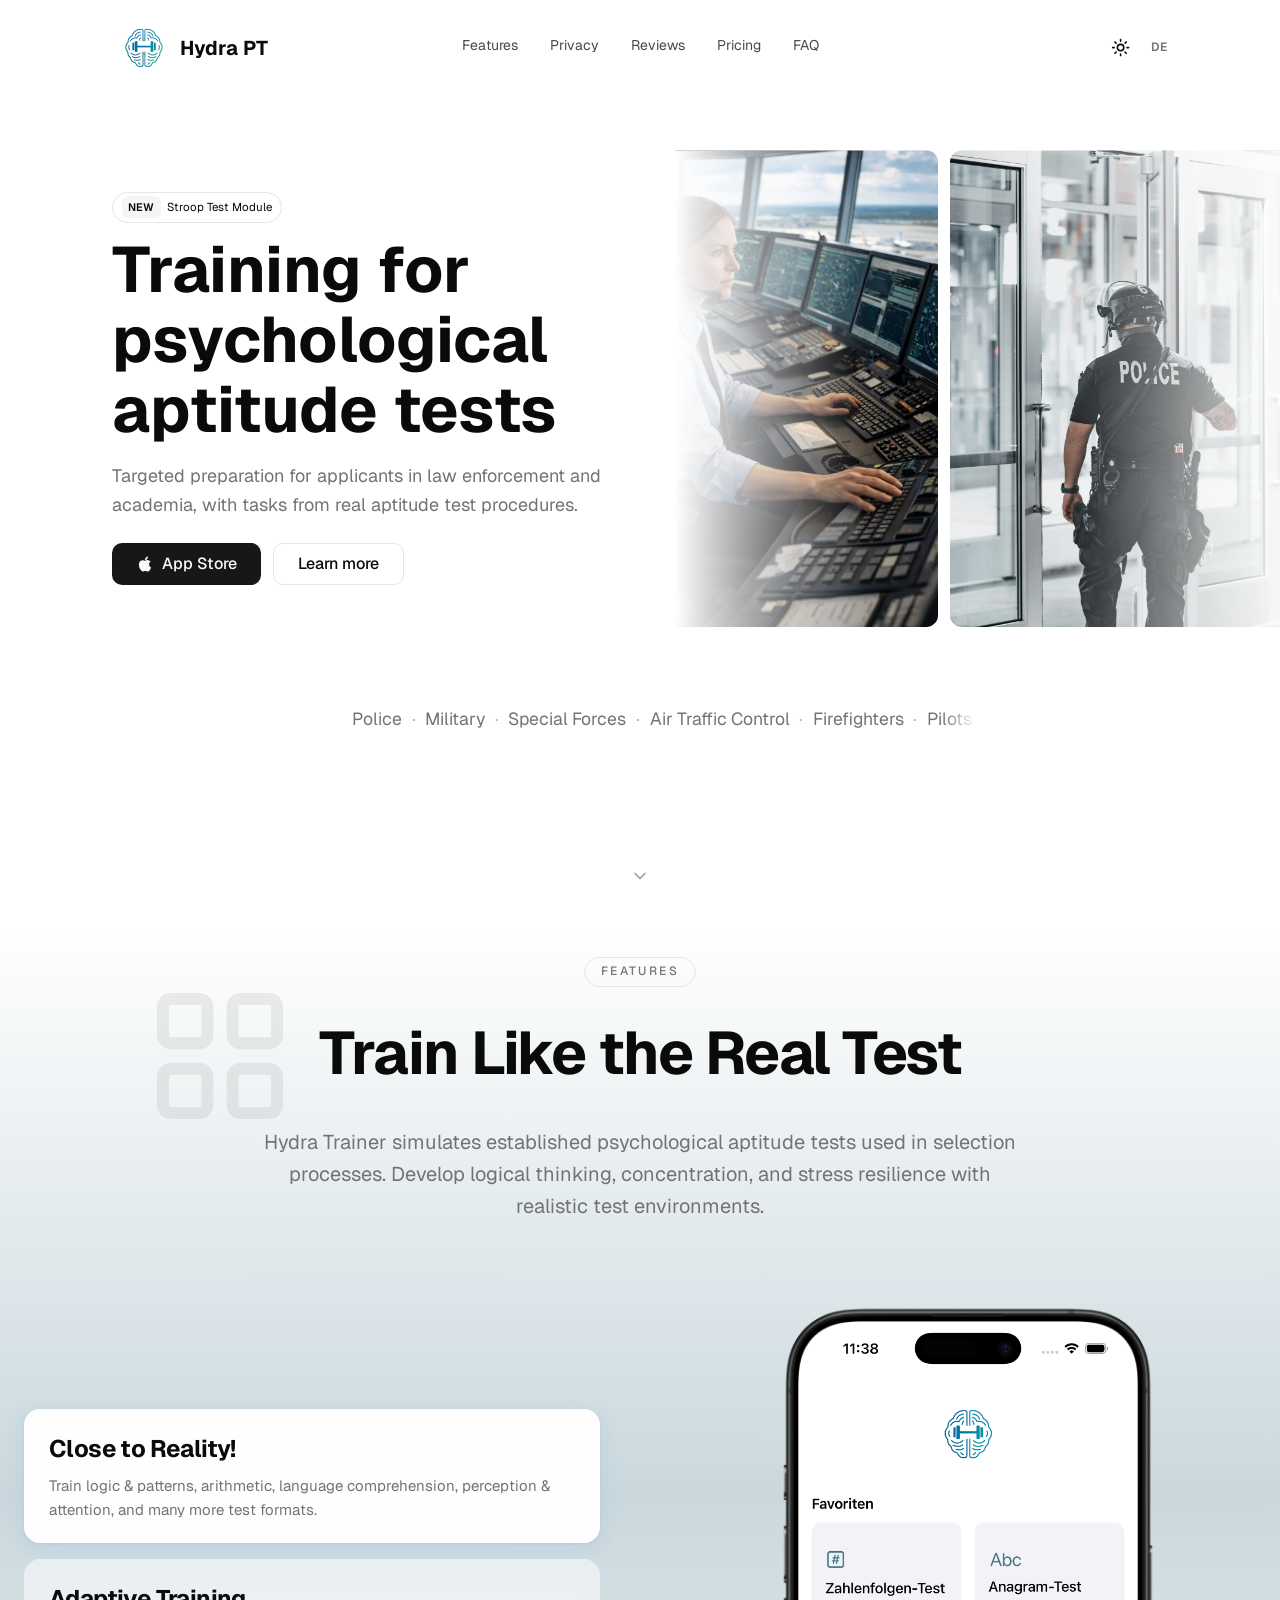
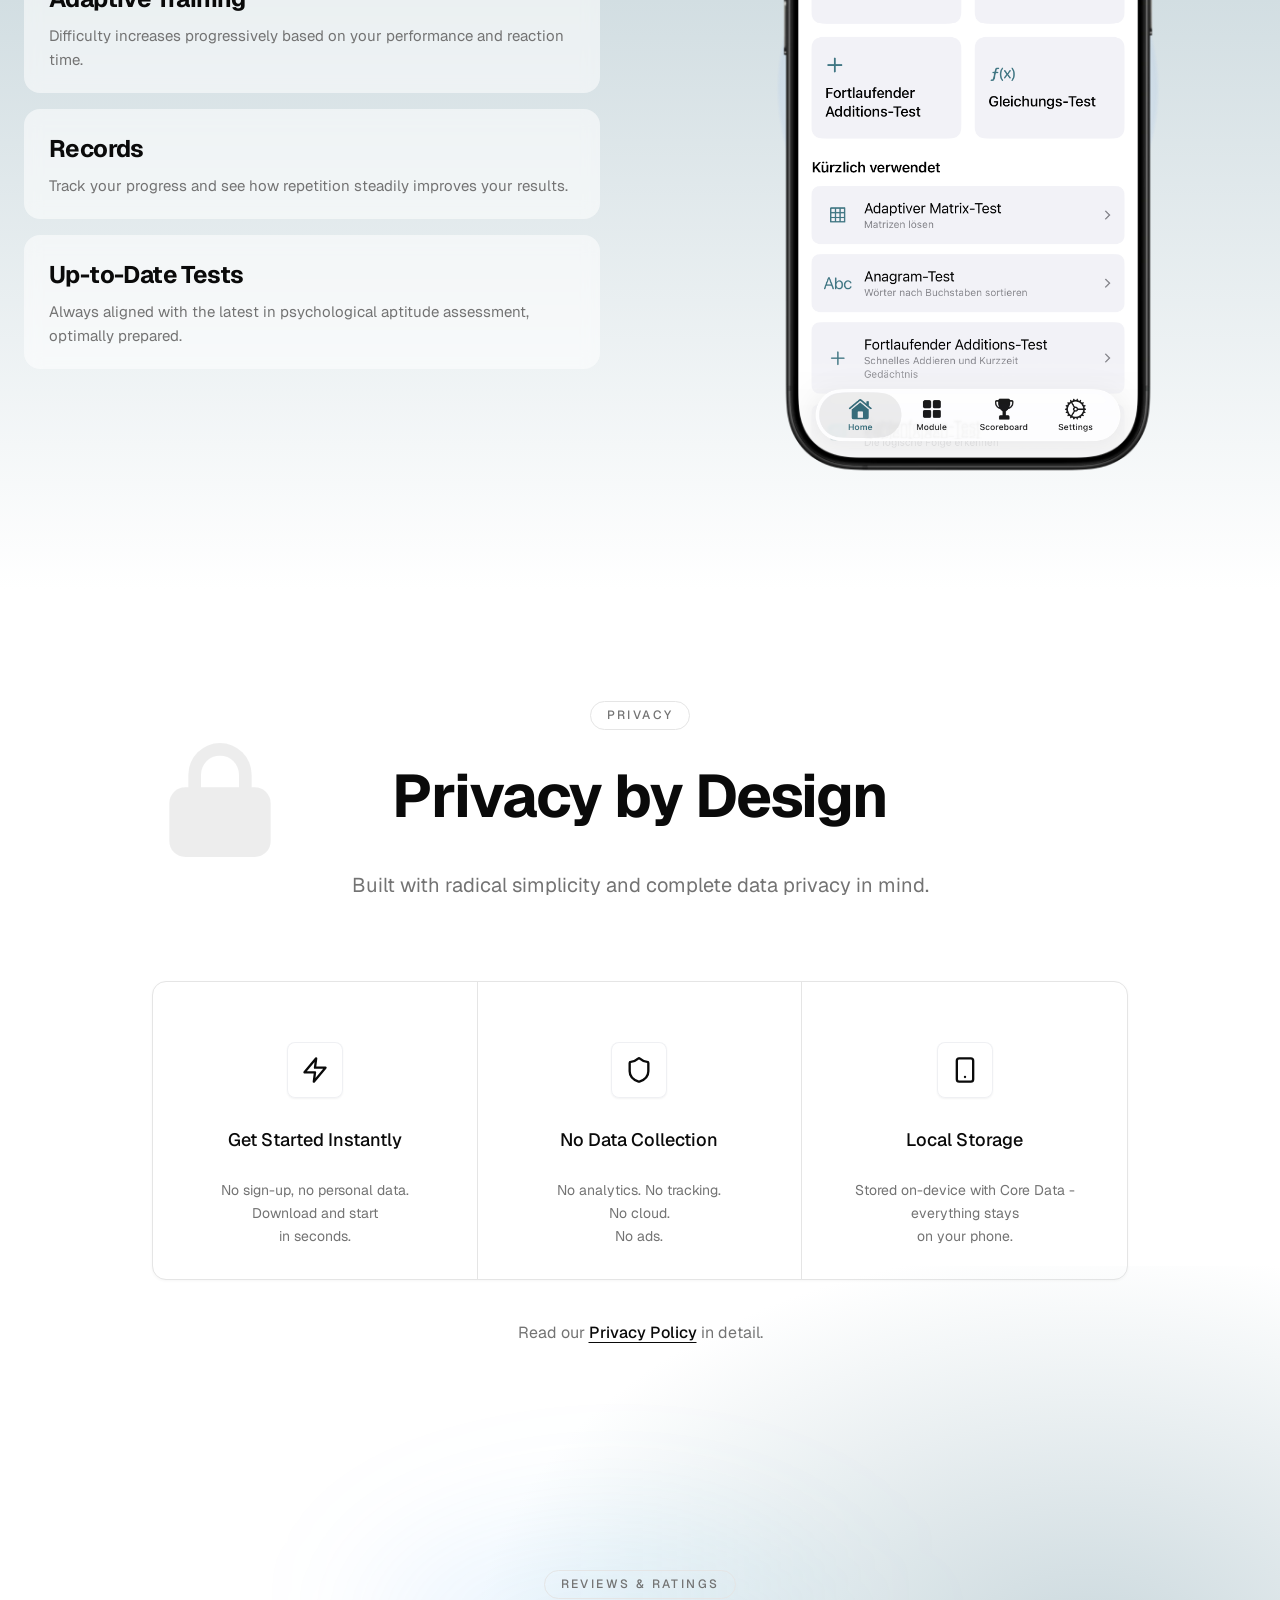
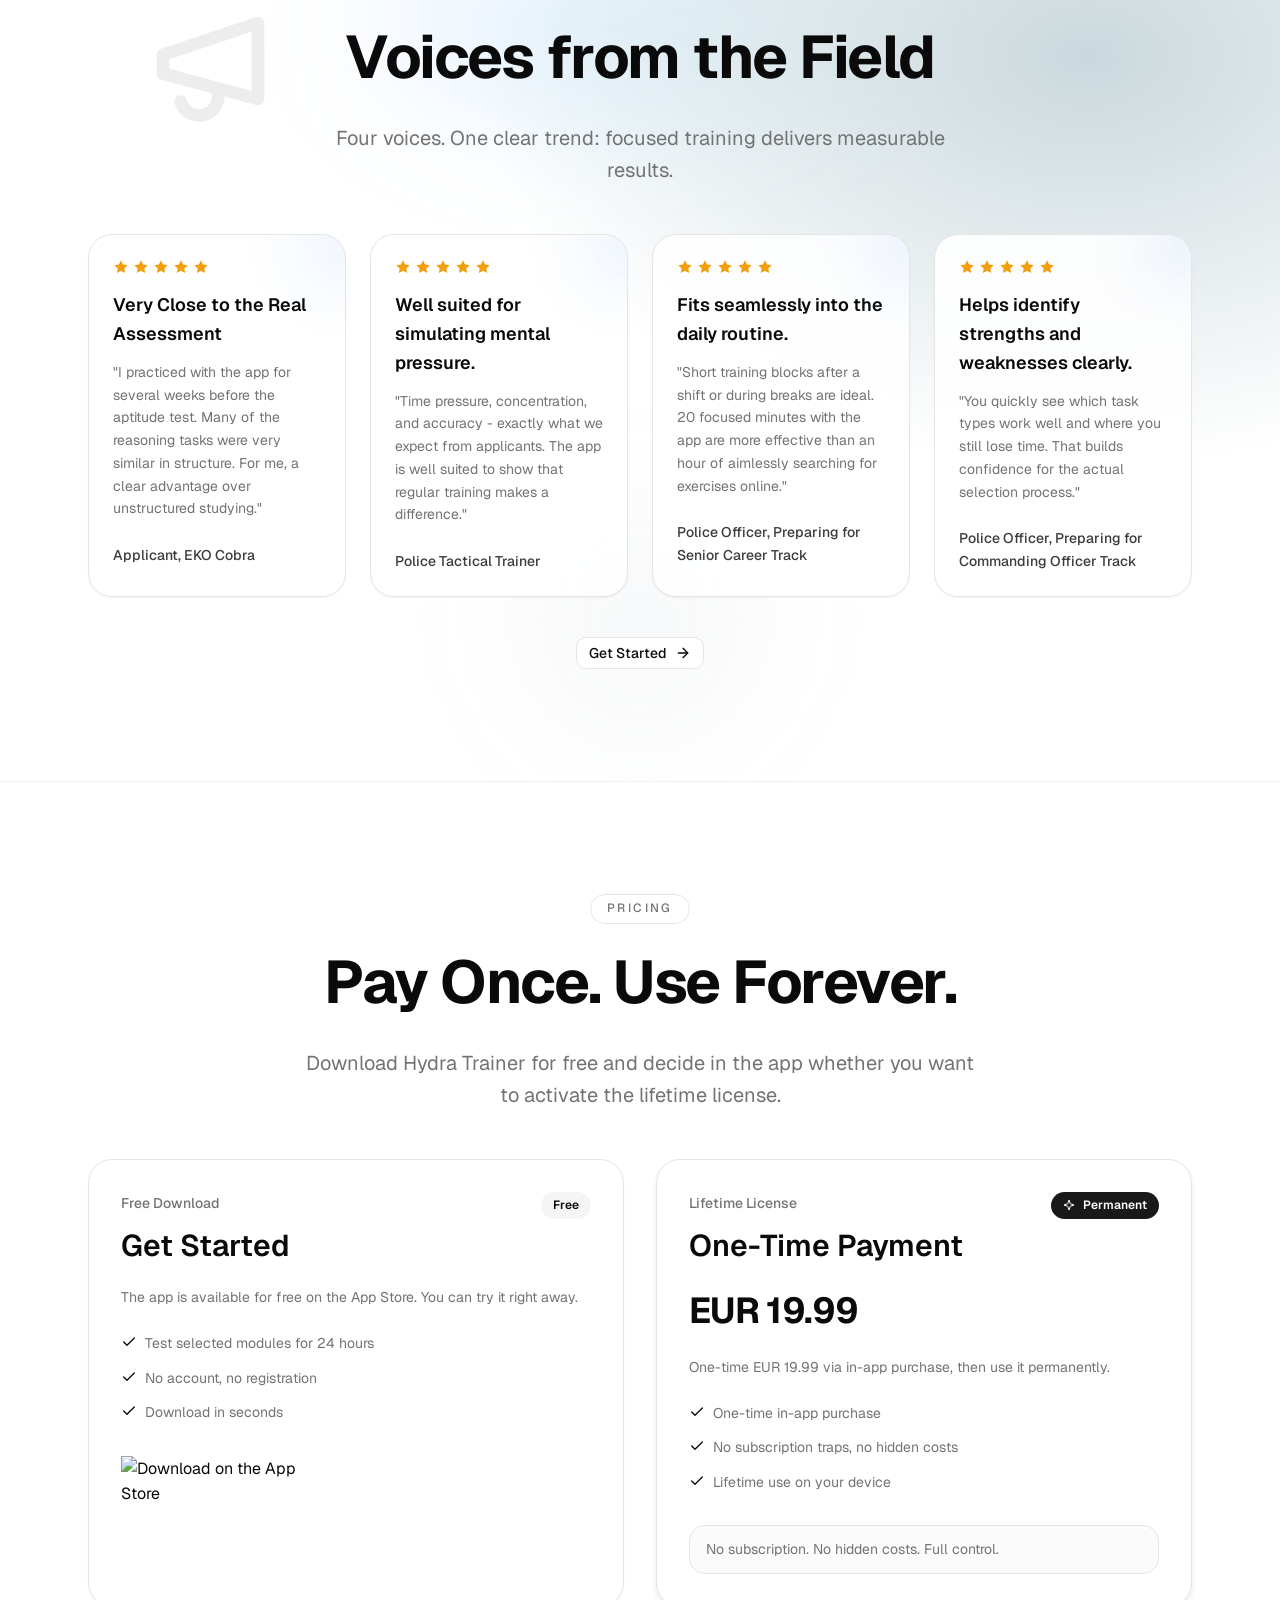
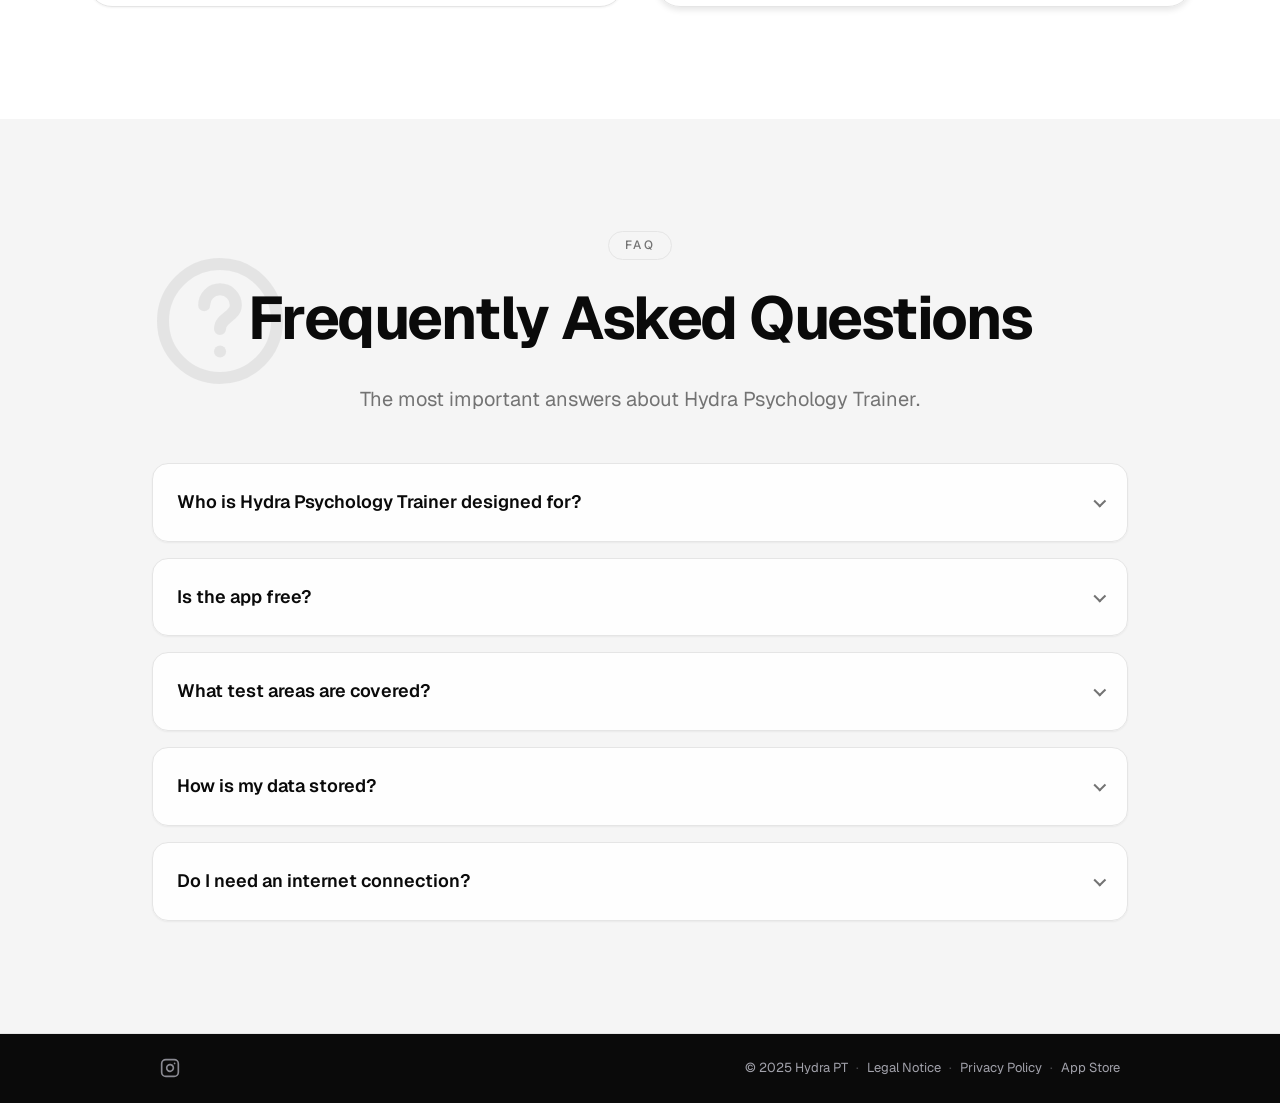
==== index.html @ f83d7474 "refactor: simplify language toggle links and enhance mobile navigation styles for improved usability" ====
<!DOCTYPE html>
<html lang="de" class="">
<head>
  <meta charset="UTF-8">
  <meta name="viewport" content="width=device-width, initial-scale=1.0">
  <title>Hydra Psychology Trainer</title>
  <meta name="description" content="Training für die psychologische Eignungsdiagnostik">
  <meta name="robots" content="index, follow">
  <link rel="canonical" href="https://hydrapt.com/">
  <meta name="apple-itunes-app" content="app-id=6754796903">

  <!-- Open Graph -->
  <meta property="og:title" content="Hydra Psychology Trainer">
  <meta property="og:description" content="Training für die psychologische Eignungsdiagnostik">
  <meta property="og:url" content="https://hydrapt.com/">
  <meta property="og:site_name" content="Hydra Psychology Trainer">
  <meta property="og:locale" content="de_AT">
  <meta property="og:type" content="website">
  <meta property="og:image" content="https://hydrapt.com/assets/social-preview.png">
  <meta property="og:image:width" content="1200">
  <meta property="og:image:height" content="630">
  <meta property="og:image:alt" content="Hydra Psychology Trainer">

  <!-- Twitter -->
  <meta name="twitter:card" content="summary_large_image">
  <meta name="twitter:title" content="Hydra Psychology Trainer">
  <meta name="twitter:description" content="Training für die psychologische Eignungsdiagnostik">
  <meta name="twitter:image" content="https://hydrapt.com/assets/social-preview.png">

  <!-- Alternate language -->
  <link rel="alternate" hreflang="de" href="https://hydrapt.com/">
  <link rel="alternate" hreflang="en" href="https://hydrapt.com/en/">

  <!-- Favicon -->
  <link rel="icon" type="image/webp" href="assets/favicon.webp">
  <link rel="apple-touch-icon" href="assets/favicon.webp">

  <!-- Fonts (preconnect + stylesheet statt @import für bessere Performance) -->
  <link rel="preconnect" href="https://fonts.googleapis.com">
  <link rel="preconnect" href="https://fonts.gstatic.com" crossorigin>
  <link rel="stylesheet" href="https://fonts.googleapis.com/css2?family=Geist:wght@300;400;500;600;700;800&display=swap">

  <!-- Stylesheet -->
  <link rel="stylesheet" href="styles.css">

  <!-- JSON-LD Structured Data -->
  <script type="application/ld+json">
  [
    {
      "@context": "https://schema.org",
      "@type": "Organization",
      "name": "Hydra Psychology Trainer",
      "url": "https://hydrapt.com",
      "logo": "https://hydrapt.com/assets/logo.webp"
    },
    {
      "@context": "https://schema.org",
      "@type": "MobileApplication",
      "name": "Hydra Psychology Trainer",
      "operatingSystem": "iOS",
      "applicationCategory": "EducationalApplication",
      "description": "Training für die psychologische Eignungsdiagnostik",
      "downloadUrl": "https://apps.apple.com/at/app/hydra-trainer/id6754796903",
      "sameAs": ["https://apps.apple.com/at/app/hydra-trainer/id6754796903"],
      "isAccessibleForFree": true,
      "offers": [
        {
          "@type": "Offer",
          "url": "https://apps.apple.com/at/app/hydra-trainer/id6754796903",
          "availability": "https://schema.org/InStock",
          "price": "0.00",
          "priceCurrency": "EUR",
          "category": "https://schema.org/Free"
        },
        {
          "@type": "Offer",
          "url": "https://apps.apple.com/at/app/hydra-trainer/id6754796903",
          "availability": "https://schema.org/InStock",
          "price": "19.99",
          "priceCurrency": "EUR",
          "name": "Lifetime Lizenz (In-App-Kauf)"
        }
      ]
    },
    {
      "@context": "https://schema.org",
      "@type": "FAQPage",
      "mainEntity": [
        {
          "@type": "Question",
          "name": "Für wen ist Hydra Psychology Trainer geeignet?",
          "acceptedAnswer": {
            "@type": "Answer",
            "text": "Die App richtet sich an Bewerberinnen und Bewerber für Polizei, Militär speziell für Spezialeinheiten jedoch auch alle anderen, die eine psychologische Eignungsdiagnostik durchlaufen müssen, wie leitende und dienstführende Beamte. Die angebotenen Tests finden auch für Aufnahmeverfahren verschiedener Studienrichtungen, wie z.B. Medizin und Psychologie, Anwendung."
          }
        },
        {
          "@type": "Question",
          "name": "Ist die App kostenlos?",
          "acceptedAnswer": {
            "@type": "Answer",
            "text": "Der Download ist kostenlos. Ausgewählte Module kannst du 24 Stunden testen. Für den vollen Zugriff gibt es eine Lifetime‑Lizenz per In‑App‑Purchase (einmalig € 19,99, kein Abo)."
          }
        },
        {
          "@type": "Question",
          "name": "Welche Testbereiche werden trainiert?",
          "acceptedAnswer": {
            "@type": "Answer",
            "text": "Trainiert werden u. a. Logik & Muster, Rechenaufgaben, Sprachverständnis, Wahrnehmung & Aufmerksamkeit sowie weitere Formate, die sich ähnlich auch im Wiener Testsystem finden."
          }
        },
        {
          "@type": "Question",
          "name": "Wie werden meine Daten gespeichert?",
          "acceptedAnswer": {
            "@type": "Answer",
            "text": "Alle Daten bleiben lokal auf deinem Gerät. Es gibt keine Accounts, kein Tracking, keine Cloud‑Synchronisation und keine Werbung."
          }
        },
        {
          "@type": "Question",
          "name": "Brauche ich eine Internetverbindung?",
          "acceptedAnswer": {
            "@type": "Answer",
            "text": "Für das Training in der App ist keine Internetverbindung nötig. Systemdienste wie App‑Store‑Updates liegen außerhalb der App."
          }
        }
      ]
    }
  ]
  </script>
</head>
<body>

  <!-- SVG Sprite (definiert wiederverwendbare Icons einmalig) -->
  <svg xmlns="http://www.w3.org/2000/svg" style="display:none;">
    <symbol id="icon-menu" viewBox="0 0 24 24" fill="none" stroke="currentColor" stroke-width="2" stroke-linecap="round" stroke-linejoin="round"><line x1="4" x2="20" y1="12" y2="12"/><line x1="4" x2="20" y1="6" y2="6"/><line x1="4" x2="20" y1="18" y2="18"/></symbol>
    <symbol id="icon-close" viewBox="0 0 24 24" fill="none" stroke="currentColor" stroke-width="2" stroke-linecap="round" stroke-linejoin="round"><path d="M18 6 6 18"/><path d="m6 6 12 12"/></symbol>
    <symbol id="icon-sun" viewBox="0 0 24 24" fill="none" stroke="currentColor" stroke-width="2" stroke-linecap="round" stroke-linejoin="round"><circle cx="12" cy="12" r="4"/><path d="M12 2v2"/><path d="M12 20v2"/><path d="m4.93 4.93 1.41 1.41"/><path d="m17.66 17.66 1.41 1.41"/><path d="M2 12h2"/><path d="M20 12h2"/><path d="m6.34 17.66-1.41 1.41"/><path d="m19.07 4.93-1.41 1.41"/></symbol>
    <symbol id="icon-moon" viewBox="0 0 24 24" fill="none" stroke="currentColor" stroke-width="2" stroke-linecap="round" stroke-linejoin="round"><path d="M12 3a6 6 0 0 0 9 9 9 9 0 1 1-9-9Z"/></symbol>
    <symbol id="icon-arrow-right" viewBox="0 0 24 24" fill="none" stroke="currentColor" stroke-width="2" stroke-linecap="round" stroke-linejoin="round"><path d="M5 12h14"/><path d="m12 5 7 7-7 7"/></symbol>
    <symbol id="icon-instagram" viewBox="0 0 24 24" fill="none" stroke="currentColor" stroke-width="2" stroke-linecap="round" stroke-linejoin="round"><rect width="20" height="20" x="2" y="2" rx="5" ry="5"/><path d="M16 11.37A4 4 0 1 1 12.63 8 4 4 0 0 1 16 11.37z"/><line x1="17.5" x2="17.51" y1="6.5" y2="6.5"/></symbol>
    <symbol id="icon-star" viewBox="0 0 24 24"><polygon points="12 2 15.09 8.26 22 9.27 17 14.14 18.18 21.02 12 17.77 5.82 21.02 7 14.14 2 9.27 8.91 8.26 12 2"/></symbol>
    <symbol id="icon-check" viewBox="0 0 24 24" fill="none" stroke="currentColor" stroke-width="2" stroke-linecap="round" stroke-linejoin="round"><path d="M20 6 9 17l-5-5"/></symbol>
    <symbol id="icon-bolt" viewBox="0 0 24 24" fill="none" stroke="currentColor" stroke-width="2" stroke-linecap="round" stroke-linejoin="round"><path d="M13 2 3 14h9l-1 8 10-12h-9l1-8z"/></symbol>
    <symbol id="icon-shield" viewBox="0 0 24 24" fill="none" stroke="currentColor" stroke-width="2" stroke-linecap="round" stroke-linejoin="round"><path d="M20 13c0 5-3.5 7.5-7.66 8.95a1 1 0 0 1-.67-.01C7.5 20.5 4 18 4 13V6a1 1 0 0 1 1-1c2 0 4.5-1.2 6.24-2.72a1.17 1.17 0 0 1 1.52 0C14.51 3.81 17 5 19 5a1 1 0 0 1 1 1z"/></symbol>
    <symbol id="icon-phone" viewBox="0 0 24 24" fill="none" stroke="currentColor" stroke-width="2" stroke-linecap="round" stroke-linejoin="round"><rect width="14" height="20" x="5" y="2" rx="2" ry="2"/><path d="M12 18h.01"/></symbol>
    <symbol id="icon-lock" viewBox="0 0 24 24"><path fill="currentColor" d="M17.5 10H17V8a5 5 0 0 0-10 0v2h-.5A2.5 2.5 0 0 0 4 12.5v6A2.5 2.5 0 0 0 6.5 21h11a2.5 2.5 0 0 0 2.5-2.5v-6A2.5 2.5 0 0 0 17.5 10Zm-8.5 0V8a3 3 0 0 1 6 0v2Z"/><path fill="currentColor" d="M12 14a1.25 1.25 0 0 1 .75 2.25V18a.75.75 0 0 1-1.5 0v-1.75A1.25 1.25 0 0 1 12 14Z"/></symbol>
    <symbol id="icon-megaphone" viewBox="0 0 24 24" fill="none" stroke="currentColor" stroke-width="2" stroke-linecap="round" stroke-linejoin="round"><path d="m3 11 15-5v12L3 14z"/><path d="M11.6 16.8a3 3 0 1 1-5.8 1.6"/></symbol>
    <symbol id="icon-grid" viewBox="0 0 24 24" fill="none" stroke="currentColor" stroke-width="1.9" stroke-linecap="round" stroke-linejoin="round"><rect x="3" y="3" width="7" height="7" rx="1.25"/><rect x="14" y="3" width="7" height="7" rx="1.25"/><rect x="3" y="14" width="7" height="7" rx="1.25"/><rect x="14" y="14" width="7" height="7" rx="1.25"/></symbol>
    <symbol id="icon-tag" viewBox="0 0 24 24" fill="none" stroke="currentColor" stroke-width="1.9" stroke-linecap="round" stroke-linejoin="round"><path d="M20 10.5 13.5 4H6v7.5L12.5 18a2 2 0 0 0 2.83 0l4.67-4.67a2 2 0 0 0 0-2.83Z"/><circle cx="8.75" cy="8.75" r="1.1"/></symbol>
    <symbol id="icon-help-circle" viewBox="0 0 24 24" fill="none" stroke="currentColor" stroke-width="1.9" stroke-linecap="round" stroke-linejoin="round"><circle cx="12" cy="12" r="9"/><path d="M9.5 9.5a2.5 2.5 0 0 1 5 0c0 1.75-2.5 2-2.5 3.75"/><path d="M12 16.8h.01"/></symbol>
    <symbol id="icon-sparkle" viewBox="0 0 24 24" fill="none" stroke="currentColor" stroke-width="2" stroke-linecap="round" stroke-linejoin="round"><path d="M9.937 15.5A2 2 0 0 0 8.5 14.063l-6.135-1.582a.5.5 0 0 1 0-.962L8.5 9.936A2 2 0 0 0 9.937 8.5l1.582-6.135a.5.5 0 0 1 .963 0L14.063 8.5A2 2 0 0 0 15.5 9.937l6.135 1.581a.5.5 0 0 1 0 .964L15.5 14.063a2 2 0 0 0-1.437 1.437l-1.582 6.135a.5.5 0 0 1-.963 0z"/></symbol>
    <symbol id="icon-flag-gb" viewBox="0 0 60 40"><rect width="60" height="40" fill="#012169"/><path d="M0 0L60 40M60 0L0 40" stroke="#fff" stroke-width="8"/><path d="M0 0L60 40M60 0L0 40" stroke="#c8102e" stroke-width="4"/><rect x="24" width="12" height="40" fill="#fff"/><rect y="15" width="60" height="10" fill="#fff"/><rect x="26" width="8" height="40" fill="#c8102e"/><rect y="17" width="60" height="6" fill="#c8102e"/></symbol>
    <symbol id="icon-flag-at" viewBox="0 0 60 40"><rect width="60" height="40" fill="#ed2939"/><rect y="13.33" width="60" height="13.34" fill="#fff"/></symbol>

    <!-- Profession illustrations -->
    <!-- Police Badge -->
    <symbol id="icon-prof-badge" viewBox="0 0 48 48">
      <path fill="currentColor" opacity="0.12" d="M24 2l6 8 10-2-2 10 8 6-8 6 2 10-10-2-6 8-6-8-10 2 2-10-8-6 8-6-2-10 10 2z"/>
      <path fill="currentColor" opacity="0.5" d="M24 13l2.8 5.7 6.3.9-4.6 4.4 1.1 6.3-5.6-3-5.6 3 1.1-6.3-4.6-4.4 6.3-.9z"/>
    </symbol>

    <!-- Walkie-talkie / Radio -->
    <symbol id="icon-prof-radio" viewBox="0 0 48 48">
      <rect fill="currentColor" opacity="0.12" x="13" y="14" width="22" height="32" rx="3"/>
      <rect fill="currentColor" opacity="0.5" x="16" y="17" width="16" height="10" rx="2"/>
      <line stroke="currentColor" stroke-width="2.5" stroke-linecap="round" opacity="0.5" x1="19" y1="2" x2="19" y2="14"/>
      <circle fill="currentColor" opacity="0.35" cx="24" cy="36" r="3.5"/>
      <rect fill="currentColor" opacity="0.3" x="17" y="30" width="5" height="1.5" rx="0.75"/>
      <rect fill="currentColor" opacity="0.3" x="17" y="33" width="5" height="1.5" rx="0.75"/>
    </symbol>

    <!-- Dog Tags -->
    <symbol id="icon-prof-dogtags" viewBox="0 0 48 48">
      <ellipse fill="none" stroke="currentColor" stroke-width="1.5" opacity="0.3" cx="24" cy="8" rx="8" ry="3"/>
      <line stroke="currentColor" stroke-width="1.5" opacity="0.3" x1="16" y1="8" x2="14" y2="22"/>
      <line stroke="currentColor" stroke-width="1.5" opacity="0.3" x1="32" y1="8" x2="30" y2="22"/>
      <rect fill="currentColor" opacity="0.12" x="10" y="20" width="20" height="12" rx="3"/>
      <rect fill="currentColor" opacity="0.5" x="12" y="22" width="16" height="8" rx="2"/>
      <line stroke="currentColor" stroke-width="1" opacity="0.3" x1="14" y1="25" x2="26" y2="25"/>
      <line stroke="currentColor" stroke-width="1" opacity="0.3" x1="14" y1="28" x2="22" y2="28"/>
      <line stroke="currentColor" stroke-width="1.5" opacity="0.3" x1="32" y1="8" x2="34" y2="28"/>
      <rect fill="currentColor" opacity="0.12" x="18" y="28" width="20" height="12" rx="3"/>
      <rect fill="currentColor" opacity="0.4" x="20" y="30" width="16" height="8" rx="2"/>
      <line stroke="currentColor" stroke-width="1" opacity="0.25" x1="22" y1="33" x2="34" y2="33"/>
      <line stroke="currentColor" stroke-width="1" opacity="0.25" x1="22" y1="36" x2="30" y2="36"/>
    </symbol>

    <!-- Military Helmet -->
    <symbol id="icon-prof-helmet" viewBox="0 0 48 48">
      <path fill="currentColor" opacity="0.12" d="M8 28c0-11 7-20 16-20s16 9 16 20c0 2-1 4-3 5H11c-2-1-3-3-3-5z"/>
      <path fill="currentColor" opacity="0.5" d="M10 27c0-9.5 6.3-17 14-17s14 7.5 14 17c0 1.5-.7 3-2 4H12c-1.3-1-2-2.5-2-4z"/>
      <rect fill="currentColor" opacity="0.3" x="6" y="29" width="36" height="4" rx="2"/>
      <path fill="currentColor" opacity="0.25" d="M16 18c2-3 5-5 8-5s6 2 8 5"/>
      <rect fill="currentColor" opacity="0.35" x="30" y="20" width="6" height="8" rx="1.5"/>
    </symbol>

    <!-- Crosshair / Target Scope -->
    <symbol id="icon-prof-crosshair" viewBox="0 0 48 48">
      <circle fill="currentColor" opacity="0.08" cx="24" cy="24" r="20"/>
      <circle fill="none" stroke="currentColor" stroke-width="2" opacity="0.5" cx="24" cy="24" r="16"/>
      <circle fill="none" stroke="currentColor" stroke-width="1.5" opacity="0.35" cx="24" cy="24" r="9"/>
      <circle fill="currentColor" opacity="0.5" cx="24" cy="24" r="3"/>
      <line stroke="currentColor" stroke-width="2" opacity="0.5" x1="24" y1="2" x2="24" y2="12"/>
      <line stroke="currentColor" stroke-width="2" opacity="0.5" x1="24" y1="36" x2="24" y2="46"/>
      <line stroke="currentColor" stroke-width="2" opacity="0.5" x1="2" y1="24" x2="12" y2="24"/>
      <line stroke="currentColor" stroke-width="2" opacity="0.5" x1="36" y1="24" x2="46" y2="24"/>
    </symbol>

    <!-- Parachute -->
    <symbol id="icon-prof-parachute" viewBox="0 0 48 48">
      <path fill="currentColor" opacity="0.12" d="M4 18c0-10 9-16 20-16s20 6 20 16z"/>
      <path fill="currentColor" opacity="0.45" d="M6 17c0-8.5 8-14 18-14s18 5.5 18 14z"/>
      <path fill="currentColor" opacity="0.15" d="M14 17c0-6 4.5-10 10-10s10 4 10 10z"/>
      <line stroke="currentColor" stroke-width="1.5" opacity="0.4" x1="6" y1="17" x2="20" y2="42"/>
      <line stroke="currentColor" stroke-width="1.5" opacity="0.4" x1="42" y1="17" x2="28" y2="42"/>
      <line stroke="currentColor" stroke-width="1" opacity="0.25" x1="16" y1="17" x2="22" y2="42"/>
      <line stroke="currentColor" stroke-width="1" opacity="0.25" x1="32" y1="17" x2="26" y2="42"/>
      <rect fill="currentColor" opacity="0.5" x="19" y="40" width="10" height="6" rx="2"/>
    </symbol>

    <!-- Airplane -->
    <symbol id="icon-prof-plane" viewBox="0 0 48 48">
      <path fill="currentColor" opacity="0.5" d="M24 2c-1.5 0-3 1-3 3v14l-14 8v4l14-4v8l-4 3v3l7-2 7 2v-3l-4-3v-8l14 4v-4l-14-8V5c0-2-1.5-3-3-3z"/>
      <path fill="currentColor" opacity="0.15" d="M24 2c-1.5 0-3 1-3 3v14l-14 8v4l14-4v8l-4 3v3l7-2 7 2v-3l-4-3v-8l14 4v-4l-14-8V5c0-2-1.5-3-3-3z"/>
    </symbol>

    <!-- Pilot/Aviation Headset -->
    <symbol id="icon-prof-headset" viewBox="0 0 48 48">
      <path fill="none" stroke="currentColor" stroke-width="2.5" opacity="0.4" d="M10 24c0-7.7 6.3-14 14-14s14 6.3 14 14"/>
      <rect fill="currentColor" opacity="0.5" x="6" y="22" width="8" height="14" rx="3"/>
      <rect fill="currentColor" opacity="0.12" x="5" y="21" width="10" height="16" rx="4"/>
      <rect fill="currentColor" opacity="0.5" x="34" y="22" width="8" height="14" rx="3"/>
      <rect fill="currentColor" opacity="0.12" x="33" y="21" width="10" height="16" rx="4"/>
      <path fill="none" stroke="currentColor" stroke-width="2" opacity="0.35" d="M6 34c0 4 2 7 6 8"/>
      <rect fill="currentColor" opacity="0.4" x="10" y="40" width="8" height="4" rx="2"/>
    </symbol>

    <!-- Shield with Lock -->
    <symbol id="icon-prof-shield-lock" viewBox="0 0 48 48">
      <path fill="currentColor" opacity="0.12" d="M24 2L6 10v14c0 11 8 18 18 22 10-4 18-11 18-22V10z"/>
      <path fill="currentColor" opacity="0.4" d="M24 4L8 11v13c0 10 7 16.5 16 20 9-3.5 16-10 16-20V11z"/>
      <rect fill="currentColor" opacity="0.15" x="17" y="22" width="14" height="12" rx="2"/>
      <rect fill="currentColor" opacity="0.5" x="18" y="23" width="12" height="10" rx="1.5"/>
      <path fill="none" stroke="currentColor" stroke-width="2" opacity="0.4" d="M20 23v-3a4 4 0 0 1 8 0v3"/>
      <circle fill="currentColor" opacity="0.25" cx="24" cy="28" r="2"/>
      <line stroke="currentColor" stroke-width="1.5" opacity="0.25" x1="24" y1="29" x2="24" y2="31"/>
    </symbol>

    <!-- Security/Surveillance Camera -->
    <symbol id="icon-prof-camera" viewBox="0 0 48 48">
      <rect fill="currentColor" opacity="0.12" x="2" y="4" width="10" height="16" rx="2"/>
      <rect fill="currentColor" opacity="0.5" x="3" y="5" width="8" height="14" rx="1.5"/>
      <path fill="currentColor" opacity="0.12" d="M12 8h22l8 6v8l-8 6H12z"/>
      <path fill="currentColor" opacity="0.45" d="M12 9h20l7 5.5v7l-7 5.5H12z"/>
      <circle fill="currentColor" opacity="0.15" cx="38" cy="20" r="5"/>
      <circle fill="currentColor" opacity="0.5" cx="38" cy="20" r="3"/>
      <line stroke="currentColor" stroke-width="2.5" opacity="0.4" x1="7" y1="20" x2="7" y2="44"/>
      <rect fill="currentColor" opacity="0.3" x="2" y="42" width="10" height="4" rx="1"/>
    </symbol>
  </svg>

  <!-- ============================
       HEADER / NAV
       ============================ -->
  <header>
    <nav class="main-nav" aria-label="Hauptnavigation">
      <div class="nav-inner">
        <div class="nav-content">
          <div class="nav-brand">
            <a href="index.html" class="nav-logo" aria-label="home">
              <img src="assets/logo.webp" alt="Hydra Psychology Trainer Logo" width="64" height="64">
              <span>Hydra PT</span>
            </a>
            <button class="mobile-menu-btn" aria-label="Open Menu">
              <svg class="icon-menu" width="24" height="24"><use href="#icon-menu"/></svg>
              <svg class="icon-close" width="24" height="24"><use href="#icon-close"/></svg>
            </button>
          </div>

          <!-- Desktop nav links -->
          <div class="nav-desktop-menu">
            <ul>
              <li><a href="#features">Features</a></li>
              <li><a href="#privacy">Datenschutz</a></li>
              <li><a href="#reviews">Reviews</a></li>
              <li><a href="#pricing">Preis</a></li>
              <li><a href="#faq">FAQ</a></li>
            </ul>
          </div>

          <!-- Desktop right buttons -->
          <div class="nav-desktop-right">
            <button class="btn btn-ghost btn-icon theme-toggle" aria-label="Toggle theme">
              <svg class="sun" width="24" height="24"><use href="#icon-sun"/></svg>
              <svg class="moon" width="24" height="24"><use href="#icon-moon"/></svg>
            </button>
            <a href="en/index.html" class="lang-toggle" aria-label="English version">
              <span>EN</span>
            </a>
          </div>

          <!-- Mobile menu panel -->
          <div class="nav-mobile-panel">
            <ul>
              <li><a href="#features">Features</a></li>
              <li><a href="#privacy">Datenschutz</a></li>
              <li><a href="#reviews">Reviews</a></li>
              <li><a href="#pricing">Preis</a></li>
              <li><a href="#faq">FAQ</a></li>
            </ul>
            <div class="nav-mobile-actions">
              <div class="nav-mobile-bottom">
                <button class="btn btn-ghost btn-icon theme-toggle" aria-label="Toggle theme">
                  <svg class="sun" width="24" height="24"><use href="#icon-sun"/></svg>
                  <svg class="moon" width="24" height="24"><use href="#icon-moon"/></svg>
                </button>
                <a href="en/index.html" class="lang-toggle" aria-label="English version">
                  <span>EN</span>
                </a>
              </div>
            </div>
          </div>
        </div>
      </div>
    </nav>
  </header>

  <!-- ============================
       HERO SECTION
       ============================ -->
  <main id="home" style="overflow:hidden;">
    <section class="hero-section">
      <div class="hero-container">
        <!-- Left Column -->
        <div class="hero-left">
          <!-- Badge -->
          <div class="hero-badge">
            <span class="badge-label">NEU</span>
            <span class="badge-text">Stroop Test Modul</span>
          </div>

          <!-- Main Heading -->
          <h1 class="hero-title">Training für psychologische Eignungstests</h1>

          <!-- Description -->
          <p class="hero-description">Gezielte Vorbereitung für Bewerber bei Einsatzkräften und Studium - mit Aufgaben aus realen Eignungstestverfahren.</p>

          <!-- CTAs -->
          <div class="hero-ctas">
            <a href="https://apps.apple.com/at/app/hydra-trainer/id6754796903" target="_blank" rel="noopener noreferrer" class="btn btn-primary hero-cta-primary">
              <svg width="18" height="18" viewBox="0 0 24 24" fill="currentColor" aria-hidden="true"><path d="M18.71 19.5c-.83 1.24-1.71 2.45-3.05 2.47-1.34.03-1.77-.79-3.29-.79-1.53 0-2 .77-3.27.82-1.31.05-2.3-1.32-3.14-2.53C4.25 17 2.94 12.45 4.7 9.39c.87-1.52 2.43-2.48 4.12-2.51 1.28-.02 2.5.87 3.29.87.78 0 2.26-1.07 3.8-.91.65.03 2.47.26 3.64 1.98-.09.06-2.17 1.28-2.15 3.81.03 3.02 2.65 4.03 2.68 4.04-.03.07-.42 1.44-1.38 2.83M13 3.5c.73-.83 1.94-1.46 2.94-1.5.13 1.17-.34 2.35-1.04 3.19-.69.85-1.83 1.51-2.95 1.42-.15-1.15.41-2.35 1.05-3.11z"/></svg>
              <span>App Store</span>
            </a>
            <a href="#features" class="btn btn-outline hero-cta-secondary">
              <span>Mehr erfahren</span>
            </a>
          </div>

        </div>

        <!-- Right Column - Image Gallery -->
        <div class="hero-right">
          <div class="hero-gallery">
            <div class="gallery-grid">
              <div class="gallery-item">
                <img src="assets/hero gallery images/airtraffic controller.webp" alt="Fluglotsen" width="240" height="320" loading="eager">
              </div>
              <div class="gallery-item">
                <img src="assets/hero gallery images/police officer.webp" alt="Polizei" width="240" height="320" loading="eager">
              </div>
            </div>
          </div>
        </div>
      </div>

      <!-- Berufe / Studienrichtungen Marquee -->
      <div class="hero-marquee" aria-label="Berufe und Studienrichtungen mit Eignungstests">
        <div class="hero-marquee-track">
          <span class="hero-marquee-item">Polizei</span>
          <span class="hero-marquee-item">Bundesheer</span>
          <span class="hero-marquee-item">Spezialeinheiten</span>
          <span class="hero-marquee-item">Fluglotsen</span>
          <span class="hero-marquee-item">Feuerwehr</span>
          <span class="hero-marquee-item">Piloten</span>
          <span class="hero-marquee-item">Medizin</span>
          <span class="hero-marquee-item">Psychologie</span>
          <span class="hero-marquee-item">Pharmazie</span>
          <span class="hero-marquee-item">Zahnmedizin</span>
          <span class="hero-marquee-item">Justizwache</span>
          <!-- Duplikat fuer nahtlose Schleife -->
          <span class="hero-marquee-item">Polizei</span>
          <span class="hero-marquee-item">Bundesheer</span>
          <span class="hero-marquee-item">Spezialeinheiten</span>
          <span class="hero-marquee-item">Fluglotsen</span>
          <span class="hero-marquee-item">Feuerwehr</span>
          <span class="hero-marquee-item">Piloten</span>
          <span class="hero-marquee-item">Medizin</span>
          <span class="hero-marquee-item">Psychologie</span>
          <span class="hero-marquee-item">Pharmazie</span>
          <span class="hero-marquee-item">Zahnmedizin</span>
          <span class="hero-marquee-item">Justizwache</span>
        </div>
      </div>

      <!-- Scroll indicator -->
      <a href="#features" class="hero-scroll-hint" aria-label="Weiter scrollen">
        <svg width="20" height="20" viewBox="0 0 24 24" fill="none" stroke="currentColor" stroke-width="2" stroke-linecap="round" stroke-linejoin="round"><path d="M6 9l6 6 6-6"/></svg>
      </a>

    </section>

    <!-- ============================
         FEATURES SECTION
         ============================ -->
    <section id="features" class="features-section">
      <div class="features-container">

        <!-- Header -->
        <div class="section-header features-header stagger-children">
          <span class="section-badge anim-hidden fade-up">Features</span>
          <div class="section-title-with-icon anim-hidden fade-up">
            <h2 class="h2-gradient-text text-balance">Trainiere wie im echten Test</h2>
          </div>
          <p class="anim-hidden fade-up">Hydra Trainer simuliert etablierte psychologische Eignungstests, die in Auswahlverfahren eingesetzt werden. Entwickle logisches Denken, Konzentration und Stressresistenz mit realistischen Testumgebungen.</p>
        </div>

        <!-- Cards left + Phone right -->
        <div class="features-sticky-wrap">

          <!-- Clickable cards column (LEFT) -->
          <div class="features-steps-col stagger-children">

            <div class="feature-step is-active anim-hidden fade-up" data-screen="assets/screens/training-overview.webp">
              <h3>Nah an der Realität!</h3>
              <p>Trainiere Logik &amp; Muster, Rechenaufgaben, Sprachverständnis, Wahrnehmung &amp; Aufmerksamkeit und viele weitere Testformate.</p>
              <div class="feature-step-mockup">
                <div class="phone-mockup">
                  <div class="screen"><img src="assets/screens/training-overview.webp" alt="Training Overview" loading="lazy"></div>
                  <div class="frame"><img src="assets/iphone-frame.webp" alt="" loading="lazy"></div>
                </div>
              </div>
            </div>

            <div class="feature-step anim-hidden fade-up" data-screen="assets/screens/anagram-test.webp">
              <h3>Adaptives Training</h3>
              <p>Die Schwierigkeit steigt progressiv basierend auf deiner Leistung und Reaktionszeit.</p>
              <div class="feature-step-mockup">
                <div class="phone-mockup">
                  <div class="screen"><img src="assets/screens/anagram-test.webp" alt="Anagram Test" loading="lazy"></div>
                  <div class="frame"><img src="assets/iphone-frame.webp" alt="" loading="lazy"></div>
                </div>
              </div>
            </div>

            <div class="feature-step anim-hidden fade-up" data-screen="assets/screens/scoreboard.webp">
              <h3>Rekorde</h3>
              <p>Verfolge deine Fortschritte und beobachte wie Wiederholung deine Ergebnisse stetig verbessert.</p>
              <div class="feature-step-mockup">
                <div class="phone-mockup">
                  <div class="screen"><img src="assets/screens/scoreboard.webp" alt="Scoreboard" loading="lazy"></div>
                  <div class="frame"><img src="assets/iphone-frame.webp" alt="" loading="lazy"></div>
                </div>
              </div>
            </div>

            <div class="feature-step anim-hidden fade-up" data-screen="assets/screens/memory-test.webp">
              <h3>Aktuelle Tests</h3>
              <p>Immer am neuesten Stand der psychologischen Eignungsdiagnostik, bestmöglich vorbereitet.</p>
              <div class="feature-step-mockup">
                <div class="phone-mockup">
                  <div class="screen"><img src="assets/screens/memory-test.webp" alt="Memory Test" loading="lazy"></div>
                  <div class="frame"><img src="assets/iphone-frame.webp" alt="" loading="lazy"></div>
                </div>
              </div>
            </div>

          </div>

          <!-- Sticky phone column (RIGHT) -->
          <div class="features-phone-col">
            <div class="features-phone-sticky">
              <div class="mockup-glow">
                <div class="mockup-glow-circle"></div>
              </div>
              <div class="phone-mockup-wrapper">
                <div class="phone-mockup">
                  <div class="screen">
                    <img class="feature-screen" src="assets/screens/training-overview.webp" alt="Hydra App Screen" loading="lazy">
                  </div>
                  <div class="frame">
                    <img src="assets/iphone-frame.webp" alt="" loading="lazy">
                  </div>
                </div>
              </div>
            </div>
          </div>

          <!-- Carousel dots (mobile only) -->
          <div class="features-carousel-dots" aria-label="Feature Navigation"></div>

        </div>
      </div>
    </section>

    <!-- ============================
         PRIVACY SECTION
         ============================ -->
    <section id="privacy" class="privacy-section">
      <div class="privacy-container">

        <div class="section-header privacy-header stagger-children">
          <span class="section-badge anim-hidden fade-up">Privacy</span>
          <div class="section-title-with-icon anim-hidden fade-up">
            <h2 class="h2-gradient-text text-balance">Datenschutz von Anfang an</h2>
          </div>
          <p class="anim-hidden fade-up">Entwickelt mit radikaler Einfachheit und vollständigem Datenschutz im Hinterkopf.</p>
        </div>

        <div class="privacy-cards anim-hidden fade-up stagger-children" style="transition-delay:0.3s;">

          <!-- Card 1 -->
          <div class="privacy-card anim-hidden fade-up">
            <div class="privacy-card-header">
              <div class="privacy-card-icon-wrap">
                <div class="privacy-card-decorator">
                  <div class="privacy-card-icon-box">
                    <svg width="24" height="24"><use href="#icon-bolt"/></svg>
                  </div>
                </div>
              </div>
              <h3>Sofort loslegen</h3>
            </div>
            <div class="privacy-card-body">
              <p>Keine Anmeldung, keine persönlichen Daten.<br>Download und starte<br>in Sekunden.</p>
            </div>
          </div>

          <!-- Card 2 -->
          <div class="privacy-card anim-hidden fade-up">
            <div class="privacy-card-header">
              <div class="privacy-card-icon-wrap">
                <div class="privacy-card-decorator">
                  <div class="privacy-card-icon-box">
                    <svg width="24" height="24"><use href="#icon-shield"/></svg>
                  </div>
                </div>
              </div>
              <h3>Keine Datenerfassung</h3>
            </div>
            <div class="privacy-card-body">
              <p>Keine Analyse. Kein Tracking.<br>Keine Cloud.<br>Keine Werbung.</p>
            </div>
          </div>

          <!-- Card 3 -->
          <div class="privacy-card anim-hidden fade-up">
            <div class="privacy-card-header">
              <div class="privacy-card-icon-wrap">
                <div class="privacy-card-decorator">
                  <div class="privacy-card-icon-box">
                    <svg width="24" height="24"><use href="#icon-phone"/></svg>
                  </div>
                </div>
              </div>
              <h3>Lokale Speicherung</h3>
            </div>
            <div class="privacy-card-body">
              <p>Auf dem Gerät mit Core Data -<br>alles bleibt<br>auf deinem Handy.</p>
            </div>
          </div>

        </div>

        <p class="privacy-link anim-hidden fade-up">
          Unsere <a href="privacy-policy.html" target="_blank" rel="noopener noreferrer">Datenschutzerklärung</a> im Detail.
        </p>

      </div>
    </section>

    <!-- ============================
         REVIEWS SECTION
         ============================ -->
    <section id="reviews" class="reviews-section">
      <div class="reviews-bg" aria-hidden="true">
        <div class="glow1"></div>
        <div class="glow2"></div>
      </div>
      <div class="reviews-container">

        <div class="section-header section-header-narrow reviews-header stagger-children">
          <span class="section-badge anim-hidden fade-up">Reviews &amp; Ratings</span>
          <div class="section-title-with-icon anim-hidden fade-up">
            <h2 class="h2-gradient-text text-balance">Stimmen aus der Praxis</h2>
          </div>
          <p class="anim-hidden fade-up">Vier Stimmen. Eine klare Tendenz: fokussiertes Training bringt messbare Vorteile.</p>
          <div id="appstore-rating" class="reviews-rating-badge anim-hidden fade-up" style="display:none;"></div>
        </div>

        <div class="reviews-grid stagger-children">

          <!-- Review 1 -->
          <article class="review-card anim-hidden fade-up">
            <span class="glow-spot" aria-hidden="true"></span>
            <div class="review-stars">
              <svg><use href="#icon-star"/></svg>
              <svg><use href="#icon-star"/></svg>
              <svg><use href="#icon-star"/></svg>
              <svg><use href="#icon-star"/></svg>
              <svg><use href="#icon-star"/></svg>
            </div>
            <h3>Sehr nahe am Auswahlverfahren</h3>
            <p class="review-text">„Ich habe mit der App mehrere Wochen vor dem Eignungstest geübt. Viele Denkaufgaben waren vom Aufbau her sehr ähnlich. Für mich ein klarer Vorteil gegenüber unstrukturiertem Lernen."</p>
            <p class="reviewer">Bewerber EKO Cobra</p>
          </article>

          <!-- Review 2 -->
          <article class="review-card anim-hidden fade-up">
            <span class="glow-spot" aria-hidden="true"></span>
            <div class="review-stars">
              <svg><use href="#icon-star"/></svg>
              <svg><use href="#icon-star"/></svg>
              <svg><use href="#icon-star"/></svg>
              <svg><use href="#icon-star"/></svg>
              <svg><use href="#icon-star"/></svg>
            </div>
            <h3>Gut geeignet, um mentale Belastung zu simulieren.</h3>
            <p class="review-text">„Zeitdruck, Konzentration und Genauigkeit – genau das, was wir von Bewerbern erwarten. Die App eignet sich gut, um zu zeigen, dass regelmäßiges Training einen Unterschied macht."</p>
            <p class="reviewer">Einsatztrainer Polizei</p>
          </article>

          <!-- Review 3 -->
          <article class="review-card anim-hidden fade-up">
            <span class="glow-spot" aria-hidden="true"></span>
            <div class="review-stars">
              <svg><use href="#icon-star"/></svg>
              <svg><use href="#icon-star"/></svg>
              <svg><use href="#icon-star"/></svg>
              <svg><use href="#icon-star"/></svg>
              <svg><use href="#icon-star"/></svg>
            </div>
            <h3>Lässt sich problemlos in den Dienstalltag integrieren.</h3>
            <p class="review-text">„Kurze Trainingsblöcke nach der Schicht oder in Pausen sind ideal. 20 Minuten fokussiert mit der App sind sinnvoller, als eine Stunde ziellos Aufgaben im Internet zu suchen."</p>
            <p class="reviewer">Polizeibeamter, Vorbereitung auf leitende Laufbahn</p>
          </article>

          <!-- Review 4 -->
          <article class="review-card anim-hidden fade-up">
            <span class="glow-spot" aria-hidden="true"></span>
            <div class="review-stars">
              <svg><use href="#icon-star"/></svg>
              <svg><use href="#icon-star"/></svg>
              <svg><use href="#icon-star"/></svg>
              <svg><use href="#icon-star"/></svg>
              <svg><use href="#icon-star"/></svg>
            </div>
            <h3>Hilft, Stärken und Schwächen klar zu erkennen.</h3>
            <p class="review-text">„Man sieht schnell, welche Aufgabentypen funktionieren und wo man noch Zeit verliert. Das schafft Sicherheit für das eigentliche Auswahlverfahren."</p>
            <p class="reviewer">Polizeibeamter, Vorbereitung auf dienstführende Laufbahn</p>
          </article>

        </div>

        <!-- Carousel dots (mobile only) -->
        <div class="reviews-carousel-dots" aria-label="Review Navigation"></div>

        <div class="reviews-cta anim-hidden fade-up">
          <a href="https://apps.apple.com/at/app/hydra-trainer/id6754796903" target="_blank" rel="noopener noreferrer" class="btn btn-outline btn-sm">
            Jetzt starten
            <svg width="16" height="16"><use href="#icon-arrow-right"/></svg>
          </a>
        </div>

      </div>
    </section>

    <!-- ============================
         PRICING SECTION
         ============================ -->
    <section id="pricing" class="pricing-section">
      <div class="pricing-container">

        <div class="section-header section-header-narrow pricing-header stagger-children">
          <span class="section-badge anim-hidden fade-up">Preisgestaltung</span>
          <div class="section-title-with-icon anim-hidden fade-up">
            <h2 class="h2-gradient-text text-balance">Einmal zahlen. Für immer nutzen.</h2>
          </div>
          <p class="anim-hidden fade-up">Lade Hydra Trainer kostenlos herunter und entscheide dann in der App, ob du die Lifetime-Lizenz aktivieren möchtest.</p>
        </div>

        <div class="pricing-grid stagger-children">

          <!-- Free card -->
          <div class="anim-hidden fade-up">
            <div class="pricing-card">
              <div class="pricing-card-top">
                <div>
                  <p class="label">Kostenloser Download</p>
                  <h3>App starten</h3>
                </div>
                <span class="pricing-badge pricing-badge-free">Gratis</span>
              </div>
              <p class="pricing-card-desc">Die App ist kostenlos im App Store verfügbar. Du kannst sie sofort testen.</p>
              <ul class="pricing-features">
                <li>
                  <svg width="16" height="16"><use href="#icon-check"/></svg>
                  <span>Teste ausgewählte Module für 24 Stunden</span>
                </li>
                <li>
                  <svg width="16" height="16"><use href="#icon-check"/></svg>
                  <span>Kein Konto, keine Registrierung</span>
                </li>
                <li>
                  <svg width="16" height="16"><use href="#icon-check"/></svg>
                  <span>Download in Sekunden</span>
                </li>
              </ul>
              <div class="pricing-appstore">
                <a href="https://apps.apple.com/at/app/hydra-trainer/id6754796903" target="_blank" rel="noopener noreferrer" aria-label="Open Hydra Trainer on the App Store">
                  <img src="https://upload.wikimedia.org/wikipedia/commons/3/3c/Download_on_the_App_Store_Badge.svg" alt="Download on the App Store" width="162" height="48" style="height:58px;width:auto;">
                </a>
              </div>
            </div>
          </div>

          <!-- Lifetime card -->
          <div class="anim-hidden fade-up">
            <div class="pricing-card-highlight">
              <div class="pricing-card">
                <div class="pricing-card-top">
                  <div>
                    <p class="label">Lifetime-Lizenz</p>
                    <h3>Einmalzahlung</h3>
                    <p class="price">€ 19.99</p>
                  </div>
                  <span class="pricing-badge pricing-badge-lifetime">
                    <svg width="12" height="12"><use href="#icon-sparkle"/></svg>
                    Dauerhaft
                  </span>
                </div>
                <p class="pricing-card-desc">Einmalig € 19.99 per In-App-Purchase – danach dauerhaft nutzen.</p>
                <ul class="pricing-features">
                  <li>
                    <svg width="16" height="16"><use href="#icon-check"/></svg>
                    <span>Einmalzahlung per In-App-Kauf</span>
                  </li>
                  <li>
                    <svg width="16" height="16"><use href="#icon-check"/></svg>
                    <span>Keine Abo-Falle, keine versteckten Kosten</span>
                  </li>
                  <li>
                    <svg width="16" height="16"><use href="#icon-check"/></svg>
                    <span>Lebenslange Nutzung auf deinem Gerät</span>
                  </li>
                </ul>
                <div class="pricing-note">Kein Abo. Keine versteckten Kosten. Volle Kontrolle.</div>
              </div>
            </div>
          </div>

        </div>
      </div>
    </section>

    <!-- ============================
         FAQ SECTION
         ============================ -->
    <section id="faq" class="faq-section">
      <div class="faq-container">

        <div class="section-header section-header-narrow faq-header stagger-children">
          <span class="section-badge anim-hidden fade-up">FAQ</span>
          <div class="section-title-with-icon anim-hidden fade-up">
            <h2 class="h2-gradient-text text-balance">Häufige Fragen</h2>
          </div>
          <p class="anim-hidden fade-up">Die wichtigsten Antworten rund um Hydra Psychology Trainer.</p>
        </div>

        <div class="faq-items">
          <div class="anim-hidden slide-left-sm">
            <details class="faq-item">
              <summary>Für wen ist Hydra Psychology Trainer geeignet?</summary>
              <p>Die App richtet sich an Bewerberinnen und Bewerber für Polizei, Militär speziell für Spezialeinheiten jedoch auch alle anderen, die eine psychologische Eignungsdiagnostik durchlaufen müssen, wie leitende und dienstführende Beamte. Die angebotenen Tests finden auch für Aufnahmeverfahren verschiedener Studienrichtungen, wie z.B. Medizin und Psychologie, Anwendung.</p>
            </details>
          </div>
          <div class="anim-hidden slide-right-sm">
            <details class="faq-item">
              <summary>Ist die App kostenlos?</summary>
              <p>Der Download ist kostenlos. Ausgewählte Module kannst du 24 Stunden testen. Für den vollen Zugriff gibt es eine Lifetime‑Lizenz per In‑App‑Purchase (einmalig € 19,99, kein Abo).</p>
            </details>
          </div>
          <div class="anim-hidden slide-left-sm">
            <details class="faq-item">
              <summary>Welche Testbereiche werden trainiert?</summary>
              <p>Trainiert werden u. a. Logik &amp; Muster, Rechenaufgaben, Sprachverständnis, Wahrnehmung &amp; Aufmerksamkeit sowie weitere Formate, die sich ähnlich auch im Wiener Testsystem finden. Das Wiener Testsystem ist eines der international etablierten und häufig genutzten computergestützten Testsysteme.</p>
            </details>
          </div>
          <div class="anim-hidden slide-right-sm">
            <details class="faq-item">
              <summary>Wie werden meine Daten gespeichert?</summary>
              <p>Alle Daten bleiben lokal auf deinem Gerät. Es gibt keine Accounts, kein Tracking, keine Cloud‑Synchronisation und keine Werbung.</p>
            </details>
          </div>
          <div class="anim-hidden slide-left-sm">
            <details class="faq-item">
              <summary>Brauche ich eine Internetverbindung?</summary>
              <p>Für das Training in der App ist keine Internetverbindung nötig. Es kann im Flugzeug oder im Ausland wenn kein Datenpaket vorhanden ist trainiert werden. Systemdienste wie App‑Store‑Updates liegen außerhalb der App.</p>
            </details>
          </div>
        </div>

      </div>
    </section>

  </main>

  <!-- ============================
       FOOTER
       ============================ -->
  <footer id="support" class="footer-section">
    <div class="footer-container">
      <div class="footer-content">
        <a href="https://instagram.com/hydra.pt" class="footer-instagram" target="_blank" rel="noopener noreferrer" aria-label="Instagram">
          <svg width="20" height="20" aria-hidden="true"><use href="#icon-instagram"/></svg>
        </a>
        <div class="footer-links">
          <span>© 2025 Hydra PT</span>
          <span class="footer-dot">·</span>
          <a href="impress.html" target="_blank" rel="noopener noreferrer">Impressum</a>
          <span class="footer-dot">·</span>
          <a href="privacy-policy.html" target="_blank" rel="noopener noreferrer">Datenschutz</a>
          <span class="footer-dot">·</span>
          <a href="https://apps.apple.com/at/app/hydra-trainer/id6754796903" target="_blank" rel="noopener noreferrer">App Store</a>
        </div>
      </div>
    </div>
  </footer>

  <!-- Scroll to top button (mobile) -->
  <button class="scroll-to-top" id="scrollToTop" aria-label="Nach oben scrollen">
    <svg width="20" height="20" viewBox="0 0 24 24" fill="none" stroke="currentColor" stroke-width="2" stroke-linecap="round" stroke-linejoin="round"><path d="M18 15l-6-6-6 6"/></svg>
  </button>

  <!-- Scripts -->
  <script src="scripts.js"></script>
</body>
</html>
---- styles.css ----
/* ============================================
   Hydra Psychology Trainer – Static Refactor
   1:1 visual match of the Next.js version
   ============================================ */

/* ---------- Reset / Base ---------- */
*, *::before, *::after { box-sizing: border-box; margin: 0; padding: 0; }
html { scroll-behavior: smooth; overflow-x: hidden; }
body {
  font-family: 'Geist', -apple-system, BlinkMacSystemFont, 'Segoe UI', Roboto, sans-serif;
  -webkit-font-smoothing: antialiased;
  -moz-osx-font-smoothing: grayscale;
  background: var(--background);
  color: var(--foreground);
  overflow-x: hidden;
  line-height: 1.6;
}
img { max-width: 100%; height: auto; display: block; }
a { color: inherit; text-decoration: none; }
ul { list-style: none; }
button { cursor: pointer; border: none; background: none; font: inherit; color: inherit; }

/* ---------- CSS Variables (Light) ---------- */
:root {
  --radius: 0.625rem;
  /* Shared RGB channels for rgba() usage */
  --color-blue: 59, 130, 246;
  --color-cyan: 56, 189, 248;
  --color-dark-card: 18, 18, 18;
  /* Animation timing */
  --duration-fast: 0.15s;
  --duration-default: 0.3s;
  --duration-slow: 0.8s;
  --ease-smooth: cubic-bezier(0.25, 0.46, 0.45, 0.94);
  --background: oklch(1 0 0);
  --foreground: oklch(0.145 0 0);
  --card: oklch(1 0 0);
  --card-foreground: oklch(0.145 0 0);
  --primary: oklch(0.205 0 0);
  --primary-foreground: oklch(0.985 0 0);
  --secondary: oklch(0.97 0 0);
  --secondary-foreground: oklch(0.205 0 0);
  --muted: oklch(0.97 0 0);
  --muted-foreground: oklch(0.556 0 0);
  --accent: oklch(0.97 0 0);
  --accent-foreground: oklch(0.205 0 0);
  --destructive: oklch(0.577 0.245 27.325);
  --border: oklch(0.922 0 0);
  --input: oklch(0.922 0 0);
  --ring: oklch(0.708 0 0);
}

/* ---------- Dark Mode Variables ---------- */
.dark {
  --background: oklch(0.145 0 0);
  --foreground: oklch(0.985 0 0);
  --card: oklch(0.205 0 0);
  --card-foreground: oklch(0.985 0 0);
  --primary: oklch(0.922 0 0);
  --primary-foreground: oklch(0.205 0 0);
  --secondary: oklch(0.269 0 0);
  --secondary-foreground: oklch(0.985 0 0);
  --muted: oklch(0.269 0 0);
  --muted-foreground: oklch(0.9 0 0);
  --accent: oklch(0.269 0 0);
  --accent-foreground: oklch(0.985 0 0);
  --destructive: oklch(0.704 0.191 22.216);
  --border: oklch(1 0 0 / 10%);
  --input: oklch(1 0 0 / 15%);
  --ring: oklch(0.556 0 0);
}

/* ---------- Utility ---------- */
.sr-only {
  position: absolute; width: 1px; height: 1px; padding: 0; margin: -1px;
  overflow: hidden; clip: rect(0,0,0,0); white-space: nowrap; border: 0;
}
.text-balance { text-wrap: balance; }

/* ---------- Scroll Animation Base ---------- */
.anim-hidden {
  opacity: 0;
  transition: opacity var(--duration-slow) ease-out, transform var(--duration-slow) ease-out;
}
.anim-hidden.fade-up { transform: translateY(30px); }
.anim-hidden.fade-blur { transform: translateY(12px); filter: blur(4px); transition: opacity 0.8s ease-out, transform 0.8s ease-out, filter 0.6s ease-out; }
.anim-hidden.slide-left { transform: translateX(-200px); transition-duration: 1s; transition-timing-function: var(--ease-smooth); }
.anim-hidden.slide-right { transform: translateX(200px); transition-duration: 1s; transition-timing-function: var(--ease-smooth); }
.anim-hidden.slide-left-sm { transform: translateX(-32px); transition-duration: 0.7s; }
.anim-hidden.slide-right-sm { transform: translateX(32px); transition-duration: 0.7s; }
.anim-hidden.scale-up { transform: scale(0.8); transition-duration: 1.2s; }

.anim-visible {
  opacity: 1 !important;
  transform: none !important;
  filter: none !important;
}

/* Stagger children */
.stagger-children > .anim-hidden:nth-child(1) { transition-delay: 0s; }
.stagger-children > .anim-hidden:nth-child(2) { transition-delay: 0.3s; }
.stagger-children > .anim-hidden:nth-child(3) { transition-delay: 0.6s; }
.stagger-children > .anim-hidden:nth-child(4) { transition-delay: 0.9s; }
.stagger-children > .anim-hidden:nth-child(5) { transition-delay: 1.2s; }

/* Word-by-word text animation */
.text-reveal .word {
  display: inline-block;
  opacity: 0;
  filter: blur(12px);
  transform: translateY(12px);
  transition: opacity 0.5s var(--ease-smooth), filter 0.6s var(--ease-smooth), transform 0.5s var(--ease-smooth);
}
.text-reveal.anim-visible .word {
  opacity: 1;
  filter: blur(0px);
  transform: translateY(0);
}

/* Scramble word rotation: blur-fade-slide-up */
.scramble-word {
  display: inline-block;
  transition: opacity var(--duration-default) ease-out, filter var(--duration-default) ease-out, transform var(--duration-default) ease-out;
}
.scramble-word.fade-out {
  opacity: 0;
  filter: blur(8px);
  transform: translateY(-8px);
}
.scramble-word.fade-in-start {
  opacity: 0;
  filter: blur(8px);
  transform: translateY(8px);
  transition: none;
}

/* Rotating icon next to scramble word */
.rotating-icon {
  display: inline-block;
  transition: opacity var(--duration-default) ease-out, filter var(--duration-default) ease-out, transform var(--duration-default) ease-out;
}
.rotating-icon.icon-fade-out {
  opacity: 0;
  filter: blur(8px);
  transform: translateY(-8px);
}
.rotating-icon.icon-fade-in-start {
  opacity: 0;
  filter: blur(8px);
  transform: translateY(8px);
  transition: none;
}

/* ============================================
   HEADER / NAV
   ============================================ */
header { position: relative; }
nav.main-nav {
  position: fixed;
  z-index: 50;
  width: 100%;
  padding: 0 0.5rem;
}
.nav-inner {
  margin: 0.5rem auto 0;
  max-width: 72rem;
  padding: 0 3rem;
  transition: all var(--duration-default) ease;
}
.nav-inner.scrolled {
  background: color-mix(in srgb, var(--background) 50%, transparent);
  max-width: 56rem;
  border-radius: 1rem;
  border: 1px solid var(--border);
  backdrop-filter: blur(16px);
  -webkit-backdrop-filter: blur(16px);
  padding: 0 1.25rem;
}
.nav-content {
  display: flex;
  flex-wrap: wrap;
  align-items: center;
  justify-content: space-between;
  gap: 1.5rem;
  padding: 0.5rem 0 0.625rem;
}
.nav-brand { display: flex; align-items: center; justify-content: space-between; width: 100%; }
.nav-logo { display: flex; align-items: center; gap: 0.25rem; }
.nav-logo img { width: 4rem; height: 4rem; }
.nav-logo span { font-size: 1.25rem; font-weight: 700; }

/* Desktop menu */
.nav-desktop-menu {
  display: none;
  position: absolute;
  inset: 0;
  margin: auto;
  width: fit-content;
  height: fit-content;
}
.nav-desktop-menu ul { display: flex; gap: 2rem; font-size: 0.875rem; }
.nav-desktop-menu a {
  color: oklch(0.4 0 0);
  transition: color var(--duration-fast);
}
.dark .nav-desktop-menu a {
  color: var(--muted-foreground);
}
.nav-desktop-menu a:hover { color: var(--accent-foreground); }

/* Desktop right buttons */
.nav-desktop-right {
  display: none;
  flex-direction: row;
  align-items: center;
  gap: 0.75rem;
}

/* Mobile menu toggle */
.mobile-menu-btn {
  position: relative;
  z-index: 50;
  padding: 0.625rem;
  margin: 0;
}
.mobile-menu-btn .icon-menu,
.mobile-menu-btn .icon-close {
  width: 1.5rem; height: 1.5rem; transition: all 0.2s;
}
.mobile-menu-btn .icon-close {
  position: absolute; inset: 0; margin: auto;
  opacity: 0; transform: rotate(-180deg) scale(0);
}
.mobile-menu-btn.active .icon-menu { opacity: 0; transform: rotate(180deg) scale(0); }
.mobile-menu-btn.active .icon-close { opacity: 1; transform: rotate(0) scale(1); }

/* Mobile menu overlay */
.nav-mobile-panel {
  display: none;
  position: fixed;
  inset: 0;
  z-index: 40;
  background: color-mix(in srgb, var(--background) 85%, transparent);
  backdrop-filter: blur(20px);
  -webkit-backdrop-filter: blur(20px);
  flex-direction: column;
  align-items: center;
  justify-content: center;
  gap: 2rem;
  padding: 2rem;
}
.dark .nav-mobile-panel {
  background: color-mix(in srgb, #000 85%, transparent);
}
.nav-mobile-panel.open { display: flex; }
.nav-mobile-panel ul { display: flex; flex-direction: column; gap: 2rem; font-size: 1.5rem; text-align: center; }
.nav-mobile-panel a {
  color: var(--muted-foreground);
  transition: color var(--duration-fast);
}
.nav-mobile-panel a:hover { color: var(--accent-foreground); }
.nav-mobile-panel a.btn-primary { color: var(--primary-foreground); }
.nav-mobile-actions { margin-top: 1rem; display: flex; flex-direction: column; gap: 1rem; }
.nav-mobile-bottom { display: flex; align-items: center; justify-content: center; gap: 1.5rem; }
.nav-mobile-bottom .btn-icon {
  width: 2.25rem;
  height: 2.25rem;
  padding: 0;
  justify-content: center;
}

/* ============================================
   BUTTONS
   ============================================ */
.btn {
  display: inline-flex;
  align-items: center;
  justify-content: center;
  gap: 0.5rem;
  border-radius: var(--radius);
  font-size: 0.875rem;
  font-weight: 500;
  transition: all var(--duration-fast);
  white-space: nowrap;
  line-height: 1;
}
.btn-sm { padding: 0.5rem 0.75rem; height: 2rem; }
.btn-lg { padding: 0.625rem 1rem; height: 2.5rem; font-size: 1rem; }
.btn-icon { padding: 0; width: 2.25rem; height: 2.25rem; }

.btn-primary {
  background: var(--primary);
  color: var(--primary-foreground);
}
.btn-primary:hover { opacity: 0.9; }

.btn-outline {
  border: 1px solid var(--border);
  background: var(--background);
  color: var(--foreground);
}
.btn-outline:hover { background: var(--accent); color: var(--accent-foreground); }

.btn-ghost {
  background: transparent;
  color: var(--foreground);
}
.btn-ghost:hover { background: var(--accent); color: var(--accent-foreground); }

/* ============================================
   HERO SECTION
   ============================================ */
/* ============================================
   HERO SECTION
   ============================================ */
.hero-section {
  background: var(--background);
  position: relative;
  padding: 12rem 0 2rem 0;
  min-height: 100vh;
  display: flex;
  flex-direction: column;
  justify-content: center;
}
.dark .hero-section { background: #000; }

/* Scroll indicator */
.hero-scroll-hint {
  position: absolute;
  bottom: 2rem;
  left: 50%;
  transform: translateX(-50%);
  opacity: 0.4;
  color: var(--foreground);
  animation: scrollBounce 2s ease-in-out infinite;
  transition: opacity 0.2s;
  display: none;
}
.hero-scroll-hint:hover {
  opacity: 0.7;
}
@keyframes scrollBounce {
  0%, 100% { transform: translateX(-50%) translateY(0); }
  50% { transform: translateX(-50%) translateY(6px); }
}
@media (min-width: 768px) {
  .hero-scroll-hint { display: block; }
}

.hero-dot-pattern {
  position: absolute;
  inset: 0;
  z-index: 0;
  pointer-events: none;
  background-image: radial-gradient(circle, rgba(0,0,0,0.25) 1.5px, transparent 1.5px);
  background-size: 22px 22px;
  -webkit-mask-image: radial-gradient(ellipse 75% 42% at 50% 76%, black 15%, transparent 58%);
  mask-image: radial-gradient(ellipse 75% 42% at 50% 76%, black 15%, transparent 58%);
}
.dark .hero-dot-pattern {
  background-image: radial-gradient(circle, rgba(255,255,255,0.20) 1.5px, transparent 1.5px);
}

.hero-logo-area {
  position: relative;
  margin-top: 6rem;
  display: flex;
  justify-content: center;
}
.hero-logo-inner {
  position: relative;
  margin: 0 auto;
  max-width: 30rem;
  padding: 1rem 1.5rem 2rem;
}
.hero-logo-inner img {
  width: 100%;
  height: auto;
}

.hero-container {
  margin: 0 auto;
  max-width: 72rem;
  padding: 0 3rem;
  display: grid;
  grid-template-columns: 1fr;
  gap: 3rem;
  align-items: center;
}

.hero-left {
  text-align: left;
  display: flex;
  flex-direction: column;
  gap: 0;
}

.hero-badge {
  display: inline-flex;
  align-items: center;
  gap: 0.4rem;
  border: 1px solid var(--border);
  border-radius: 9999px;
  padding: 0.2rem 0.55rem;
  background: rgba(255, 255, 255, 0.05);
  font-size: 0.72rem;
  color: var(--muted-foreground);
  text-decoration: none;
  transition: all var(--duration-default) ease;
  width: fit-content;
  margin-top: 0;
  margin-bottom: 0.75rem;
}
.dark .hero-badge {
  background: rgba(255, 255, 255, 0.08);
  border-color: rgba(255, 255, 255, 0.1);
}
.hero-badge:hover {
  background: rgba(255, 255, 255, 0.1);
  border-color: var(--border);
}

.badge-label {
  background: var(--muted);
  color: var(--foreground);
  padding: 0.15rem 0.4rem;
  border-radius: 0.375rem;
  font-size: 0.68rem;
  font-weight: 600;
}

.badge-text {
  color: var(--foreground);
}

.icon-arrow {
  width: 16px;
  height: 16px;
  color: var(--muted-foreground);
  transition: transform var(--duration-default) ease;
}

.hero-badge:hover .icon-arrow {
  transform: translateX(2px);
}

.hero-title {
  font-size: clamp(2rem, 7vw, 4.5rem);
  font-weight: 700;
  line-height: 1.1;
  color: var(--foreground);
  margin: 0 0 1rem 0;
}
.dark .hero-title {
  background: linear-gradient(to bottom, rgb(244 244 245 / 0.95), rgb(228 228 231 / 0.92) 70%, rgb(161 161 170 / 0.85));
  -webkit-background-clip: text;
  background-clip: text;
  color: transparent;
  -webkit-text-fill-color: transparent;
  filter: drop-shadow(0 1px 0 rgba(255,255,255,0.35));
}

.hero-description {
  font-size: 1.125rem;
  color: var(--muted-foreground);
  line-height: 1.6;
  max-width: 500px;
  margin: 0 0 1.5rem 0;
}

/* Hero marquee / ticker */
.hero-marquee {
  overflow: hidden;
  position: relative;
  max-width: 42rem;
  margin: 90px auto 0;
  padding: 30px 3rem 0;
  -webkit-mask-image: linear-gradient(to right, transparent, black 5%, black 95%, transparent);
  mask-image: linear-gradient(to right, transparent, black 5%, black 95%, transparent);
}
.hero-marquee-track {
  display: flex;
  align-items: center;
  gap: 0;
  width: max-content;
  animation: marquee-scroll 25s linear infinite;
}
.hero-marquee-item {
  flex-shrink: 0;
  font-size: 1.1rem;
  color: var(--muted-foreground);
  white-space: nowrap;
}
.hero-marquee-item::after {
  content: '\00B7';
  margin: 0 0.6rem;
  opacity: 0.5;
}
@keyframes marquee-scroll {
  0% { transform: translateX(0); }
  100% { transform: translateX(-50%); }
}

.hero-ctas {
  display: flex;
  align-items: center;
  gap: 0.75rem;
  flex-wrap: wrap;
}
.hero-cta-primary,
.hero-cta-secondary {
  padding: 0.75rem 1.5rem;
  height: auto;
  font-size: 1rem;
}
.hero-cta-primary svg {
  flex-shrink: 0;
}

.hero-features {
  display: flex;
  flex-direction: column;
  gap: 0.75rem;
  list-style: none;
  padding: 0;
  margin: 0;
  font-size: 1rem;
  color: var(--muted-foreground);
}
.hero-features li {
  display: flex;
  align-items: center;
  gap: 0.75rem;
}
.hero-features li:before {
  content: '';
  width: 5px;
  height: 5px;
  background: var(--foreground);
  border-radius: 50%;
  flex-shrink: 0;
}

.hero-right {
  display: none;
}

.hero-gallery {
  position: relative;
  width: 100%;
  overflow: hidden;
}

.gallery-grid {
  display: flex;
  gap: 0.75rem;
  height: 100%;
  margin-left: -15%;
}

.gallery-item {
  flex: 1;
}

/* Gradient fades on gallery edges */
.hero-gallery::before,
.hero-gallery::after {
  content: '';
  position: absolute;
  top: 0;
  bottom: 0;
  width: 30%;
  z-index: 2;
  pointer-events: none;
}
.hero-gallery::before {
  left: 0;
  background: linear-gradient(to right, var(--background), transparent);
}
.hero-gallery::after {
  right: 0;
  width: 40%;
  background: linear-gradient(to left, var(--background), transparent);
}

.gallery-item img {
  width: 100%;
  height: 100%;
  aspect-ratio: 3 / 4;
  object-fit: cover;
  display: block;
  border-radius: calc(var(--radius) + 2px);
}

.profession-label {
  position: absolute;
  bottom: 0;
  left: 50%;
  transform: translateX(-50%);
  padding: 0.5rem 0;
  font-size: 1rem;
  font-weight: 500;
  text-align: center;
  color: var(--foreground);
  white-space: nowrap;
}

/* Responsive: Desktop Grid Layout */
@media (min-width: 1024px) {
  .hero-section {
    overflow: hidden;
  }
  .hero-container {
    grid-template-columns: 1fr;
    position: relative;
  }
  .hero-left {
    position: relative;
    z-index: 10;
    max-width: 55%;
  }
  .hero-right {
    display: block;
    position: absolute;
    top: 50%;
    transform: translateY(-50%);
    right: -8%;
    width: 55%;
  }
  .hero-logo-area { margin-top: 6rem; }
  .hero-logo-inner { max-width: 54rem; }
}


/* ============================================
   SECTION BADGES
   ============================================ */
.section-badge {
  display: inline-flex;
  align-items: center;
  gap: 0.5rem;
  border-radius: 9999px;
  border: 1px solid var(--border);
  padding: 0.25rem 1rem;
  font-size: 0.75rem;
  font-weight: 500;
  text-transform: uppercase;
  letter-spacing: 0.2em;
  color: var(--muted-foreground);
}

/* ---------- Shared Section Headers ---------- */
.section-header {
  text-align: center;
  display: flex; flex-direction: column; align-items: center;
}
.section-header h2 {
  font-size: 3rem; font-weight: 700; letter-spacing: -0.025em;
}
.section-title-with-icon {
  position: relative;
  display: block;
  width: 100%;
}
.section-title-with-icon::before {
  content: "";
  position: absolute;
  top: 50%;
  left: 50%;
  transform: translate(calc(-50% - 420px), -50%);
  width: 9.5rem;
  height: 9.5rem;
  background-color: var(--muted-foreground);
  opacity: 0.12;
  pointer-events: none;
  z-index: 0;
  -webkit-mask-image: var(--section-title-mask);
  mask-image: var(--section-title-mask);
  -webkit-mask-position: center;
  mask-position: center;
  -webkit-mask-size: contain;
  mask-size: contain;
  -webkit-mask-repeat: no-repeat;
  mask-repeat: no-repeat;
}
.section-title-with-icon h2 {
  position: relative;
  z-index: 1;
}
.features-header .section-title-with-icon {
  --section-title-mask: url("data:image/svg+xml;utf8,<svg xmlns='http://www.w3.org/2000/svg' viewBox='0 0 24 24' fill='none' stroke='black' stroke-width='1.9' stroke-linecap='round' stroke-linejoin='round'><rect x='3' y='3' width='7' height='7' rx='1.25'/><rect x='14' y='3' width='7' height='7' rx='1.25'/><rect x='3' y='14' width='7' height='7' rx='1.25'/><rect x='14' y='14' width='7' height='7' rx='1.25'/></svg>");
}
.privacy-header .section-title-with-icon {
  --section-title-mask: url("data:image/svg+xml;utf8,<svg xmlns='http://www.w3.org/2000/svg' viewBox='0 0 24 24'><path d='M17.5 10H17V8a5 5 0 0 0-10 0v2h-.5A2.5 2.5 0 0 0 4 12.5v6A2.5 2.5 0 0 0 6.5 21h11a2.5 2.5 0 0 0 2.5-2.5v-6A2.5 2.5 0 0 0 17.5 10Zm-8.5 0V8a3 3 0 0 1 6 0v2Z'/><path d='M12 14a1.25 1.25 0 0 1 .75 2.25V18a.75.75 0 0 1-1.5 0v-1.75A1.25 1.25 0 0 1 12 14Z'/></svg>");
}
.reviews-header .section-title-with-icon {
  --section-title-mask: url("data:image/svg+xml;utf8,<svg xmlns='http://www.w3.org/2000/svg' viewBox='0 0 24 24' fill='none' stroke='black' stroke-width='2' stroke-linecap='round' stroke-linejoin='round'><path d='m3 11 15-5v12L3 14z'/><path d='M11.6 16.8a3 3 0 1 1-5.8 1.6'/></svg>");
}
.pricing-header .section-title-with-icon {
  --section-title-mask: url("data:image/svg+xml;utf8,<svg xmlns='http://www.w3.org/2000/svg' viewBox='0 0 24 24' fill='none' stroke='black' stroke-width='1.9' stroke-linecap='round' stroke-linejoin='round'><path d='M20 10.5 13.5 4H6v7.5L12.5 18a2 2 0 0 0 2.83 0l4.67-4.67a2 2 0 0 0 0-2.83Z'/><circle cx='8.75' cy='8.75' r='1.1'/></svg>");
}
.pricing-header .section-title-with-icon::before {
  display: none;
}
.faq-header .section-title-with-icon {
  --section-title-mask: url("data:image/svg+xml;utf8,<svg xmlns='http://www.w3.org/2000/svg' viewBox='0 0 24 24' fill='none' stroke='black' stroke-width='1.9' stroke-linecap='round' stroke-linejoin='round'><circle cx='12' cy='12' r='9'/><path d='M9.5 9.5a2.5 2.5 0 0 1 5 0c0 1.75-2.5 2-2.5 3.75'/><path d='M12 16.8h.01'/></svg>");
}
.dark .section-title-with-icon::before { opacity: 0.2; }
.section-header p {
  font-size: 1.125rem; color: var(--muted-foreground);
}
.section-header-narrow p {
  margin: 0 auto; max-width: 42rem;
}

/* ---------- Shared Containers ---------- */
.features-container,
.privacy-container,
.reviews-container,
.pricing-container,
.faq-container,
.footer-container {
  margin: 0 auto; padding: 0 1.5rem;
}

/* ============================================
   H2 GRADIENT TEXT
   ============================================ */
.h2-gradient-text {
  color: var(--foreground);
  line-height: 1.15;
  padding-bottom: 0.1em;
}
.dark .h2-gradient-text {
  background: linear-gradient(to bottom, rgb(244 244 245 / 0.95), rgb(212 212 216 / 0.9), rgb(113 113 122 / 0.8));
  -webkit-background-clip: text;
  background-clip: text;
  color: transparent;
  -webkit-text-fill-color: transparent;
  filter: drop-shadow(0 1px 0 rgba(255,255,255,0.35));
}

/* ============================================
   FEATURES SECTION
   ============================================ */
.features-section {
  padding: 2rem 0 5rem;
  background: linear-gradient(180deg, #ffffff 0%, #CAD8DD 45%, #ffffff 100%);
}
.dark .features-section {
  background: linear-gradient(180deg, #000000 0%, #0a1420 40%, #0d1b2a 50%, #0a1420 60%, #000000 100%);
}
.features-container { max-width: 80rem; }
.features-header {
  position: relative; z-index: 10;
  margin: 0 auto 5rem;
  max-width: 48rem;
  gap: 2rem;
}

/* Cards left + Phone right layout */
.features-sticky-wrap {
  display: flex;
  flex-direction: column;
  gap: 3rem;
}

/* Phone column (sticky on desktop) */
.features-phone-col {
  display: flex;
  align-items: center;
  justify-content: center;
  position: relative;
  order: -1; /* phone on top on mobile */
}
.features-phone-sticky {
  position: relative;
  display: flex;
  align-items: center;
  justify-content: center;
}

/* Steps column */
.features-steps-col {
  display: flex;
  flex-direction: column;
  gap: 1rem;
}

/* Individual step card – compact & clickable */
.feature-step {
  position: relative;
  border-radius: 1rem;
  border: 1px solid transparent;
  border-left: 1px solid transparent;
  background: rgba(255,255,255,0.55);
  backdrop-filter: blur(8px);
  -webkit-backdrop-filter: blur(8px);
  padding: 1.25rem 1.5rem;
  cursor: pointer;
  transition: all var(--duration-default) ease;
}
.feature-step:hover {
  background: rgba(255,255,255,0.85);
}
.dark .feature-step {
  background: rgba(255,255,255,0.05);
  border: 1px solid rgba(255,255,255,0.08);
}
.dark .feature-step:hover {
  background: rgba(255,255,255,0.08);
  border-color: rgba(255,255,255,0.12);
  box-shadow: 0 6px 18px rgba(0,0,0,0.45);
}
.feature-step.is-active {
  background: rgba(255,255,255,0.97);
  box-shadow: 0 4px 20px rgba(var(--color-blue),0.12), 0 1px 4px rgba(0,0,0,0.06);
}
.dark .feature-step.is-active {
  background: rgba(255,255,255,0.09);
  border-color: rgba(255,255,255,0.15);
  box-shadow: 0 6px 22px rgba(0,0,0,0.5), 0 0 0 1px rgba(255,255,255,0.08);
}

/* Improve text contrast in dark mode for feature cards */
.dark .feature-step,
.dark .feature-step h3 {
  color: var(--card-foreground);
}
.dark .feature-step p {
  color: rgba(255,255,255,0.65);
}
.feature-step h3 {
  font-size: 1.25rem; font-weight: 700; letter-spacing: -0.025em;
  margin-bottom: 0.35rem;
  text-wrap: balance;
}
.feature-step p {
  font-size: 0.9375rem; color: var(--muted-foreground); line-height: 1.6;
  margin: 0.25rem 0 0;
}

/* Mobile inline mockup (hidden on desktop) */
.feature-step-mockup {
  display: none;
}

.feature-screen {
  transition: opacity var(--duration-default) ease;
}

/* Phone Mockup (shared styles) */
.phone-mockup-wrapper {
  position: relative; z-index: 10;
  width: 100%; max-width: 280px; margin: 0 auto;
}
.phone-mockup {
  position: relative;
  width: 260px;
  aspect-ratio: 490/1000;
  margin: 0 auto;
}
.phone-mockup .screen {
  position: absolute;
  overflow: hidden;
  left: 5.33%; right: 5.33%; top: 2.5%; bottom: 2.5%;
  border-radius: 7%;
}
.phone-mockup .screen img {
  width: 100%; height: 100%;
  object-fit: cover;
  object-position: 50% 15%;
  transition: opacity 0.5s ease;
}
.phone-mockup .frame {
  position: absolute; inset: 0;
  pointer-events: none;
}
.phone-mockup .frame img {
  width: 100%; height: 100%;
  object-fit: contain;
}
.mockup-glow {
  position: absolute; inset: 0; z-index: 0;
  pointer-events: none; display: flex; align-items: center; justify-content: center;
  overflow: visible;
}
.mockup-glow-circle {
  width: 400px; height: 400px; border-radius: 50%;
  filter: blur(1px);
  opacity: 0.8;
  background: radial-gradient(circle, rgba(var(--color-blue),0.3) 0%, rgba(var(--color-blue),0.15) 50%, rgba(var(--color-blue),0.05) 75%, transparent 90%);
}
.dark .mockup-glow-circle {
  opacity: 0.85;
  background: radial-gradient(circle, rgba(var(--color-blue),0.12) 0%, rgba(var(--color-blue),0.06) 40%, rgba(255,255,255,0.02) 70%, transparent 85%);
}

/* ============================================
   PRIVACY SECTION
   ============================================ */
.privacy-section {
  background: white;
  padding: 5rem 0;
  scroll-margin-top: 6rem;
}
.dark .privacy-section { background: #000; }
.privacy-container { max-width: 64rem; }
.privacy-header {
  gap: 2rem;
  margin-bottom: 3.5rem;
}

/* Privacy cards */
.privacy-cards {
  display: grid;
  grid-template-columns: 1fr;
  border: 1px solid var(--border);
  border-radius: calc(var(--radius) + 4px);
  overflow: hidden;
  background: var(--card);
  box-shadow: 0 1px 3px rgb(0 0 0 / 0.04);
  max-width: 24rem;
  margin: 0 auto;
}
.privacy-card {
  text-align: center;
  overflow: hidden;
  border-bottom: 1px solid var(--border);
}
.privacy-card:last-child { border-bottom: none; }
.privacy-card-header {
  padding: 2rem 1.5rem 1.5rem;
}
.privacy-card-decorator {
  position: relative;
  width: 5rem; height: 5rem;
  margin: 0 auto;
}
.privacy-card-icon-box {
  position: absolute; inset: 0; margin: auto;
  display: flex; align-items: center; justify-content: center;
  width: 3rem; height: 3rem;
  border-radius: 0.5rem;
  border: 1px solid rgba(229,231,235,0.6);
  background: rgba(255,255,255,0.9);
  backdrop-filter: blur(4px);
  box-shadow: 0 1px 2px rgb(0 0 0 / 0.05);
}
.dark .privacy-card-icon-box {
  background: rgba(30,30,30,0.9);
  border-color: rgba(75,85,99,0.6);
  box-shadow: 0 1px 2px rgb(0 0 0 / 0.2);
}
.privacy-card-icon-box svg { width: 1.75rem; height: 1.75rem; }
.privacy-card h3 {
  font-size: 1.125rem; font-weight: 500;
}
.privacy-card-body {
  padding: 0 1.5rem 2rem;
}
.privacy-card-body p {
  font-size: 0.875rem; color: var(--muted-foreground); line-height: 1.625;
}
.privacy-link {
  margin-top: 2.5rem; text-align: center;
  font-size: 1rem; color: var(--muted-foreground);
}
.privacy-link a {
  font-weight: 500; color: var(--foreground);
  text-decoration: underline; text-underline-offset: 4px;
  transition: color var(--duration-fast);
}
.privacy-link a:hover { opacity: 0.8; }

/* ============================================
   REVIEWS SECTION
   ============================================ */
.reviews-section {
  position: relative; overflow: visible;
  scroll-margin-top: 2rem;
  padding: 5rem 0;
  border-bottom: 1px solid color-mix(in srgb, var(--border) 50%, transparent);
}
.reviews-section::before {
  content: '';
  position: absolute;
  top: -12rem; left: 0; right: 0; bottom: 0;
  background: radial-gradient(ellipse at 85% 35%, #CAD8DD 0%, transparent 40%);
  pointer-events: none;
  z-index: 0;
}
.dark .reviews-section {
  background: #000;
}
.dark .reviews-section::after {
  content: '';
  position: absolute;
  inset: 0;
  background: radial-gradient(ellipse at 85% 50%, #0d1b2a 0%, transparent 50%);
  pointer-events: none;
  mask: linear-gradient(to bottom, transparent 0%, black 25%);
  -webkit-mask: linear-gradient(to bottom, transparent 0%, black 25%);
}
.dark .reviews-section::before {
  display: none;
}

.reviews-bg { position: absolute; inset: 0; pointer-events: none; }
.reviews-bg .glow1 {
  position: absolute; left: 50%; top: 4rem;
  width: 34rem; height: 13rem;
  transform: translateX(-50%);
  border-radius: 50%;
  background: linear-gradient(to right, rgba(var(--color-blue),0.10), rgba(var(--color-cyan),0.10), transparent);
  filter: blur(64px);
}
.reviews-bg .glow2 {
  position: absolute; right: 50%; bottom: 2.5rem;
  width: 15rem; height: 15rem;
  transform: translateX(50%);
  border-radius: 50%;
  background: rgba(100,116,139,0.05);
  filter: blur(64px);
}
.reviews-container { position: relative; z-index: 1; max-width: 72rem; }
.reviews-header { gap: 1.5rem; }
.reviews-rating-badge {
  display: inline-flex; align-items: center; gap: 0.5rem;
  border-radius: 9999px; border: 1px solid var(--border);
  padding: 0.25rem 1rem; font-size: 0.875rem; font-weight: 500; color: var(--muted-foreground);
}
.reviews-rating-badge span { color: var(--foreground); }

/* Review cards */
.reviews-grid {
  margin-top: 3rem;
  display: grid; gap: 1.5rem;
  grid-template-columns: 1fr;
}
.review-card {
  position: relative;
  display: flex; flex-direction: column;
  overflow: hidden;
  border-radius: 1.5rem;
  border: 1px solid var(--border);
  background: rgba(255,255,255,0.9);
  padding: 1.5rem;
  box-shadow: 0 1px 2px rgb(0 0 0 / 0.05);
  transition: all var(--duration-default);
}
.review-card:hover {
  transform: translateY(-4px);
  box-shadow: 0 20px 25px -5px rgba(var(--color-blue),0.1);
}
.dark .review-card { background: rgba(var(--color-dark-card),0.9); }
.review-card .glow-spot {
  position: absolute; right: -3rem; top: -2.5rem;
  width: 6rem; height: 6rem;
  border-radius: 50%;
  background: rgba(var(--color-blue),0.15);
  filter: blur(32px);
  opacity: 0.6;
  transition: opacity var(--duration-default);
}
.review-card:hover .glow-spot { opacity: 1; }
.review-stars { display: flex; gap: 0.25rem; }
.review-stars svg { width: 1rem; height: 1rem; color: #f59e0b; fill: #f59e0b; }
.review-card h3 { margin-top: 1rem; font-size: 1.125rem; font-weight: 600; color: var(--foreground); }
.review-card .review-text { margin-top: 0.75rem; font-size: 0.875rem; color: var(--muted-foreground); line-height: 1.625; }
.review-card .reviewer { margin-top: 1.5rem; font-size: 0.875rem; font-weight: 500; color: color-mix(in srgb, var(--foreground) 80%, transparent); }
.reviews-cta { margin-top: 2.5rem; display: flex; justify-content: center; }

/* ============================================
   PRICING SECTION
   ============================================ */
.pricing-section {
  position: relative; overflow: hidden;
  scroll-margin-top: 2rem;
  background: white; padding: 5rem 0;
}
.dark .pricing-section { background: #000; }
.pricing-container { max-width: 72rem; }
.pricing-header { gap: 1.5rem; }

.pricing-grid {
  margin-top: 3rem;
  display: grid; gap: 2rem;
  grid-template-columns: 1fr;
  align-items: stretch;
}
.pricing-card {
  position: relative;
  display: flex; flex-direction: column;
  border-radius: 1.5rem;
  border: 1px solid var(--border);
  background: rgba(255,255,255,0.9);
  padding: 2rem;
  box-shadow: 0 1px 2px rgb(0 0 0 / 0.05);
  height: 100%;
}
.dark .pricing-card { background: rgba(var(--color-dark-card),0.9); }

/* Lifetime card glow */
.pricing-card-highlight {
  position: relative;
  height: 100%;
}
.pricing-card-highlight::before {
  content: '';
  position: absolute;
  inset: -4px;
  border-radius: 1.5rem;
  background: linear-gradient(to right, rgba(var(--color-blue),0.25), rgba(var(--color-cyan),0.2), transparent);
  filter: blur(16px);
  z-index: -1;
}
.pricing-card-highlight .pricing-card {
  box-shadow: 0 4px 6px -1px rgb(0 0 0 / 0.1);
  background: rgba(255,255,255,0.95);
}
.dark .pricing-card-highlight .pricing-card { background: rgba(var(--color-dark-card),0.95); }

.pricing-card-top { display: flex; justify-content: space-between; align-items: flex-start; }
.pricing-card-top .label { font-size: 0.875rem; font-weight: 500; color: var(--muted-foreground); }
.pricing-card-top h3 { margin-top: 0.5rem; font-size: 1.875rem; font-weight: 600; color: var(--foreground); }
.pricing-card-top .price { margin-top: 0.75rem; font-size: 2.25rem; font-weight: 700; letter-spacing: -0.025em; color: var(--foreground); }
.pricing-badge {
  border-radius: 9999px;
  padding: 0.25rem 0.75rem;
  font-size: 0.75rem; font-weight: 600;
}
.pricing-badge-free { background: var(--muted); color: var(--foreground); }
.pricing-badge-lifetime {
  display: inline-flex; align-items: center; gap: 0.5rem;
  background: rgba(0,0,0,0.9); color: white;
}
.dark .pricing-badge-lifetime { background: rgba(255,255,255,0.1); }
.pricing-badge-lifetime svg { width: 0.75rem; height: 0.75rem; }

.pricing-card-desc { margin-top: 1rem; font-size: 0.875rem; color: var(--muted-foreground); }
.pricing-features {
  margin-top: 1.5rem;
  display: flex; flex-direction: column; gap: 0.75rem;
  font-size: 0.875rem; color: var(--muted-foreground);
}
.pricing-features li {
  display: flex; align-items: flex-start; gap: 0.5rem;
}
.pricing-features svg { margin-top: 2px; width: 1rem; height: 1rem; flex-shrink: 0; color: var(--foreground); }
.pricing-note {
  margin-top: 2rem;
  border-radius: 1rem;
  border: 1px solid var(--border);
  background: color-mix(in srgb, var(--muted) 40%, transparent);
  padding: 0.75rem 1rem;
  font-size: 0.875rem; color: var(--muted-foreground);
}
.pricing-appstore { margin-top: 2rem; }

/* ============================================
   FAQ SECTION
   ============================================ */
.faq-section {
  background: #f5f5f5; padding: 5rem 0;
}
.dark .faq-section { background: #000; }
.faq-container { max-width: 64rem; }
.faq-header { gap: 1.5rem; }
.faq-items { margin-top: 3rem; display: flex; flex-direction: column; gap: 1rem; }
.faq-item {
  border-radius: 1rem;
  border: 1px solid var(--border);
  background: rgba(255,255,255,0.9);
  padding: 1.5rem;
  text-align: left;
  box-shadow: 0 1px 2px rgb(0 0 0 / 0.05);
  transition: background var(--duration-fast);
}
.dark .faq-item { background: rgba(var(--color-dark-card),0.9); }
.faq-item summary {
  cursor: pointer;
  list-style: none;
  font-size: 1.125rem;
  font-weight: 600;
  color: var(--foreground);
  display: flex;
  justify-content: space-between;
  align-items: center;
  gap: 1rem;
  user-select: none;
}
.faq-item summary::-webkit-details-marker { display: none; }
.faq-item summary::after {
  content: '';
  display: inline-block;
  flex-shrink: 0;
  width: 0.55rem;
  height: 0.55rem;
  border-right: 2px solid var(--muted-foreground);
  border-bottom: 2px solid var(--muted-foreground);
  transform: rotate(45deg) translateY(-2px);
  transition: transform var(--duration-default) ease;
}
.faq-item summary.is-open::after {
  transform: rotate(-135deg) translateY(-2px);
}
.faq-content-wrapper {
  overflow: hidden;
  transition: height 0.35s var(--ease-smooth), opacity var(--duration-default) ease;
}
.faq-item p {
  margin-top: 0.75rem;
  font-size: 1.0625rem;
  line-height: 1.7;
  color: var(--muted-foreground);
}

/* ============================================
   FOOTER
   ============================================ */
.footer-section {
  border-top: 1px solid var(--border);
  background: #0a0a0a;
  color: #a1a1a1;
  padding: 1.5rem 0;
}
.dark .footer-section { background: #000; }
.footer-container { max-width: 64rem; padding: 0 2rem; }
.footer-content {
  display: flex;
  align-items: center;
  justify-content: space-between;
  font-size: 0.8125rem;
  color: #a1a1aa;
}
.footer-instagram {
  display: flex;
  align-items: center;
  opacity: 0.85;
  transition: opacity var(--duration-fast);
}
.footer-instagram:hover { opacity: 1; }
.footer-links {
  display: flex;
  flex-wrap: wrap;
  align-items: center;
  justify-content: center;
  gap: 0.5rem;
}
.footer-dot { color: #a1a1aa; opacity: 0.4; }
.footer-content a { color: #a1a1aa; transition: color var(--duration-fast); }
.footer-content a:hover { color: #f4f4f5; }

/* ============================================
   LANGUAGE TOGGLE
   ============================================ */
.lang-toggle {
  display: inline-flex;
  align-items: center;
  font-size: 0.75rem;
  font-weight: 600;
  letter-spacing: 0.05em;
  color: var(--muted-foreground);
  transition: color var(--duration-fast);
}
.lang-toggle:hover {
  color: var(--foreground);
}


/* ============================================
   THEME TOGGLE
   ============================================ */
.theme-toggle {
  position: relative;
  width: 2.25rem; height: 2.25rem;
  display: inline-flex; align-items: center; justify-content: center;
  border-radius: var(--radius);
}
.theme-toggle svg { width: 1.2rem; height: 1.2rem; transition: all var(--duration-default); }
.theme-toggle .sun { transform: rotate(0) scale(1); }
.theme-toggle .moon { position: absolute; transform: rotate(90deg) scale(0); }
.dark .theme-toggle .sun { transform: rotate(-90deg) scale(0); }
.dark .theme-toggle .moon { transform: rotate(0) scale(1); }

/* ============================================
   RESPONSIVE
   ============================================ */
@media (min-width: 640px) {
  .phone-mockup { width: 280px; }
  .phone-mockup-wrapper { max-width: 280px; }
}
@media (min-width: 768px) {
  .hero-section { padding: 8rem 1.5rem; }
  .hero-title { font-size: 3rem; }
  .features-section { padding: 2rem 0 7rem; }
  .features-header { margin-bottom: 5rem; }
  .section-header h2 { font-size: 3.75rem; }
  .features-header h2 { white-space: nowrap; }
  /* Side-by-side: cards LEFT, phone RIGHT */
  .features-sticky-wrap {
    display: grid;
    grid-template-columns: 1fr 1fr;
    gap: 3rem;
    align-items: center;
  }
  .features-phone-col {
    order: 2; /* phone on right */
    position: sticky;
    top: 6rem;
    height: fit-content;
    z-index: 5;
  }
  .features-steps-col {
    order: 1; /* cards on left */
    justify-content: center;
    align-self: center;
    gap: 0.75rem;
    padding: 0;
  }
  .feature-step h3 { font-size: 1.375rem; }
  .phone-mockup { width: 320px; }
  .phone-mockup-wrapper { max-width: 320px; }
  .privacy-section { padding: 7rem 0; scroll-margin-top: 7rem; }
  .privacy-header { margin-bottom: 5rem; }
  .privacy-cards {
    grid-template-columns: repeat(3, 1fr);
    max-width: 100%;
  }
  .privacy-card { border-bottom: none; border-right: 1px solid var(--border); }
  .privacy-card:last-child { border-right: none; }
  .privacy-card-decorator { width: 7rem; height: 7rem; }
  .privacy-card-icon-box { width: 3.5rem; height: 3.5rem; }
  .reviews-grid { grid-template-columns: repeat(2, 1fr); }
  .reviews-section { padding: 7rem 0; scroll-margin-top: 3rem; }
  .pricing-section { padding: 7rem 0; scroll-margin-top: 3rem; }
  .pricing-grid { grid-template-columns: 1fr 1fr; }
  .faq-section { padding: 7rem 0; }
}
@media (min-width: 1024px) {
  .nav-brand { width: auto; }
  .mobile-menu-btn { display: none; }
  .nav-desktop-menu { display: block; }
  .nav-desktop-right { display: flex; }
  .hero-title { font-size: 3.5rem; }
  .hero-section { padding: 12rem 1.5rem; }
  .feature-step h3 { font-size: 1.5rem; }
  .features-sticky-wrap { gap: 4rem; }
  .features-steps-col { gap: 0.75rem; }
  .section-header p { font-size: 1.25rem; }
  .phone-mockup { width: 340px; }
  .phone-mockup-wrapper { max-width: 360px; }
}
@media (min-width: 1280px) {
  .hero-title { font-size: 4rem; }
  .hero-section { padding: 12rem 1.5rem; }
  .features-sticky-wrap { gap: 5rem; }
  .features-steps-col { gap: 1rem; }
  .phone-mockup { width: 380px; }
  .phone-mockup-wrapper { max-width: 400px; }
  .reviews-grid { grid-template-columns: repeat(4, 1fr); }
}

/* ============================================
   SCROLL TO TOP BUTTON
   ============================================ */
.scroll-to-top {
  display: none;
  position: fixed;
  bottom: 1.5rem;
  right: 1.5rem;
  z-index: 40;
  width: 2.75rem;
  height: 2.75rem;
  border-radius: 50%;
  border: 1px solid var(--border);
  background: color-mix(in srgb, var(--background) 85%, transparent);
  backdrop-filter: blur(12px);
  -webkit-backdrop-filter: blur(12px);
  color: var(--foreground);
  align-items: center;
  justify-content: center;
  box-shadow: 0 2px 8px rgba(0,0,0,0.1);
  cursor: pointer;
  opacity: 0;
  transform: translateY(1rem);
  transition: opacity var(--duration-default), transform var(--duration-default);
  pointer-events: none;
}
.scroll-to-top.visible {
  opacity: 1;
  transform: translateY(0);
  pointer-events: auto;
}
@media (max-width: 767px) {
  .scroll-to-top { display: flex; }
}

/* ============================================
   App Store badge in navbar
   ============================================ */
.nav-appstore-link {
  display: inline-flex;
  align-items: center;
  transition: opacity var(--duration-default) ease;
}
.nav-appstore-link:hover {
  opacity: 0.8;
}
.nav-appstore-badge {
  height: 36px;
  width: auto;
}
.nav-appstore-badge-mobile {
  height: 44px;
}

/* ============================================
   CAROUSEL DOTS (shared)
   ============================================ */
.features-carousel-dots,
.reviews-carousel-dots {
  display: none;
}

/* ============================================
   MOBILE CAROUSEL STYLES (< 768px)
   ============================================ */
@media (max-width: 767px) {

  .features-sticky-wrap { gap: 0; }

  /* -- Features Carousel -- */
  .features-steps-col {
    display: flex;
    flex-direction: row;
    overflow-x: auto;
    scroll-snap-type: x mandatory;
    -webkit-overflow-scrolling: touch;
    gap: 1rem;
    padding-bottom: 0.5rem;
    scrollbar-width: none;
  }
  .features-steps-col::-webkit-scrollbar { display: none; }

  .feature-step {
    flex: 0 0 100%;
    min-width: 0;
    scroll-snap-align: start;
    padding: 1.5rem;
    border-radius: 1.25rem;
    background: rgba(255,255,255,0.92);
    border: 1px solid var(--border);
    box-shadow: 0 2px 8px rgba(0,0,0,0.04);
    display: flex;
    flex-direction: column;
  }
  .dark .feature-step {
    background: rgba(255,255,255,0.06);
    border-color: rgba(255,255,255,0.1);
  }
  .feature-step.is-active {
    box-shadow: 0 2px 8px rgba(0,0,0,0.04);
  }

  /* Show inline phone mockup inside each card on mobile */
  .feature-step-mockup {
    display: flex;
    justify-content: center;
    align-items: center;
    flex: 1;
    margin-top: 1.25rem;
  }
  .feature-step-mockup .phone-mockup {
    width: 180px;
  }

  /* Hide the separate phone column on mobile */
  .features-phone-col {
    display: none !important;
  }
  .features-steps-col {
    order: 1 !important;
  }
  .features-carousel-dots {
    order: 3;
  }

  /* Shared carousel dot styles */
  .features-carousel-dots,
  .reviews-carousel-dots {
    display: flex;
    justify-content: center;
    gap: 0.5rem;
  }
  .features-carousel-dots { padding-top: 1rem; }
  .reviews-carousel-dots { padding-top: 1.25rem; }
  .features-carousel-dots .dot,
  .reviews-carousel-dots .dot {
    width: 8px;
    height: 8px;
    border-radius: 50%;
    background: rgba(0, 128, 128, 0.25);
    border: none;
    padding: 0;
    cursor: pointer;
    transition: background var(--duration-default), transform var(--duration-default);
  }
  .features-carousel-dots .dot.active,
  .reviews-carousel-dots .dot.active {
    background: #0d7377;
    transform: scale(1.3);
  }
  .dark .features-carousel-dots .dot,
  .dark .reviews-carousel-dots .dot {
    background: rgba(255, 255, 255, 0.3);
  }
  .dark .features-carousel-dots .dot.active,
  .dark .reviews-carousel-dots .dot.active {
    background: rgba(255, 255, 255, 0.9);
  }

  /* -- Reviews Carousel -- */
  .reviews-grid {
    display: flex;
    flex-direction: row;
    overflow-x: auto;
    scroll-snap-type: x mandatory;
    -webkit-overflow-scrolling: touch;
    gap: 1rem;
    padding-bottom: 0.5rem;
    scrollbar-width: none;
  }
  .reviews-grid::-webkit-scrollbar { display: none; }

  .review-card {
    flex: 0 0 85%;
    min-width: 0;
    scroll-snap-align: center;
  }

  /* -- Mobile Hero -- */
  .hero-section { padding: 2rem 1rem; padding-bottom: 6rem; }
  .hero-container { gap: 2rem; padding: 0 1.5rem; }
  .hero-left {
    text-align: center;
    align-items: center;
  }
  .hero-badge {
    font-size: 0.6rem;
    padding: 0.15rem 0.4rem;
    gap: 0.3rem;
    margin-bottom: 0.5rem;
  }
  .badge-label {
    font-size: 0.56rem;
    padding: 0.1rem 0.3rem;
  }
  .hero-title { font-size: clamp(1.75rem, 7vw, 2.5rem); }
  .hero-description { font-size: 1.05rem; max-width: 100%; }
  .hero-ctas { justify-content: center; flex-direction: column; align-items: center; }
  .hero-appstore img { height: 48px; }

  /* Navbar mobile background */
  .nav-inner {
    padding: 0 1rem;
  }

  /* Make navbar non-fixed on mobile */
  nav.main-nav {
    position: relative;
    background: var(--background);
    padding: 0;
  }
  .dark nav.main-nav {
    background: #000;
  }

  /* Shared mobile section sizing */
  .features-container,
  .privacy-container,
  .reviews-container,
  .pricing-container,
  .faq-container,
  .footer-container { padding: 0 1rem; }

  .section-header h2 { font-size: 2rem; }
  .section-header p { font-size: 1rem; }

  .features-section { padding: 3.5rem 0 3rem; }
  .features-header { margin-bottom: 2rem; gap: 1rem; }

  .privacy-section,
  .reviews-section,
  .pricing-section,
  .faq-section { padding: 3.5rem 0; }
  .privacy-header { margin-bottom: 2rem; gap: 1rem; }
  .reviews-header { gap: 1rem; }

  .pricing-card { padding: 1.5rem; }
  .pricing-card-top h3 { font-size: 1.5rem; }
  .pricing-card-top .price { font-size: 1.75rem; }
  .pricing-appstore { display: flex; justify-content: center; }

  .faq-item { padding: 1.25rem; }
  .faq-item summary { font-size: 1rem; }
  .faq-item p { font-size: 0.9375rem; }

  .footer-section { padding: 1.25rem 0; }
}

/* ---------- Legal Pages (Privacy Policy, Impress) ---------- */
.legal-page { background: var(--background); }
.legal-page-inner { max-width: 56rem; margin: 0 auto; padding: 7rem 1.5rem 4rem; }
.legal-content { display: flex; flex-direction: column; gap: 2.5rem; font-size: 1rem; color: var(--muted-foreground); line-height: 1.625; }
.legal-page-header { display: flex; flex-direction: column; gap: 0.75rem; }
.legal-page-header h1 { font-size: 2.5rem; font-weight: 700; letter-spacing: -0.025em; color: var(--foreground); }
.legal-page-header p { font-size: 0.875rem; color: var(--muted-foreground); }
.legal-section { display: flex; flex-direction: column; gap: 0.75rem; }
.legal-section h2 { font-size: 1.25rem; font-weight: 600; color: var(--foreground); }
.legal-section ul { list-style: disc; padding-left: 1.25rem; display: flex; flex-direction: column; gap: 0.5rem; }
.legal-section a { color: var(--foreground); text-decoration: underline; text-underline-offset: 4px; }
.legal-section .legal-emphasis { color: var(--foreground); font-weight: 500; }
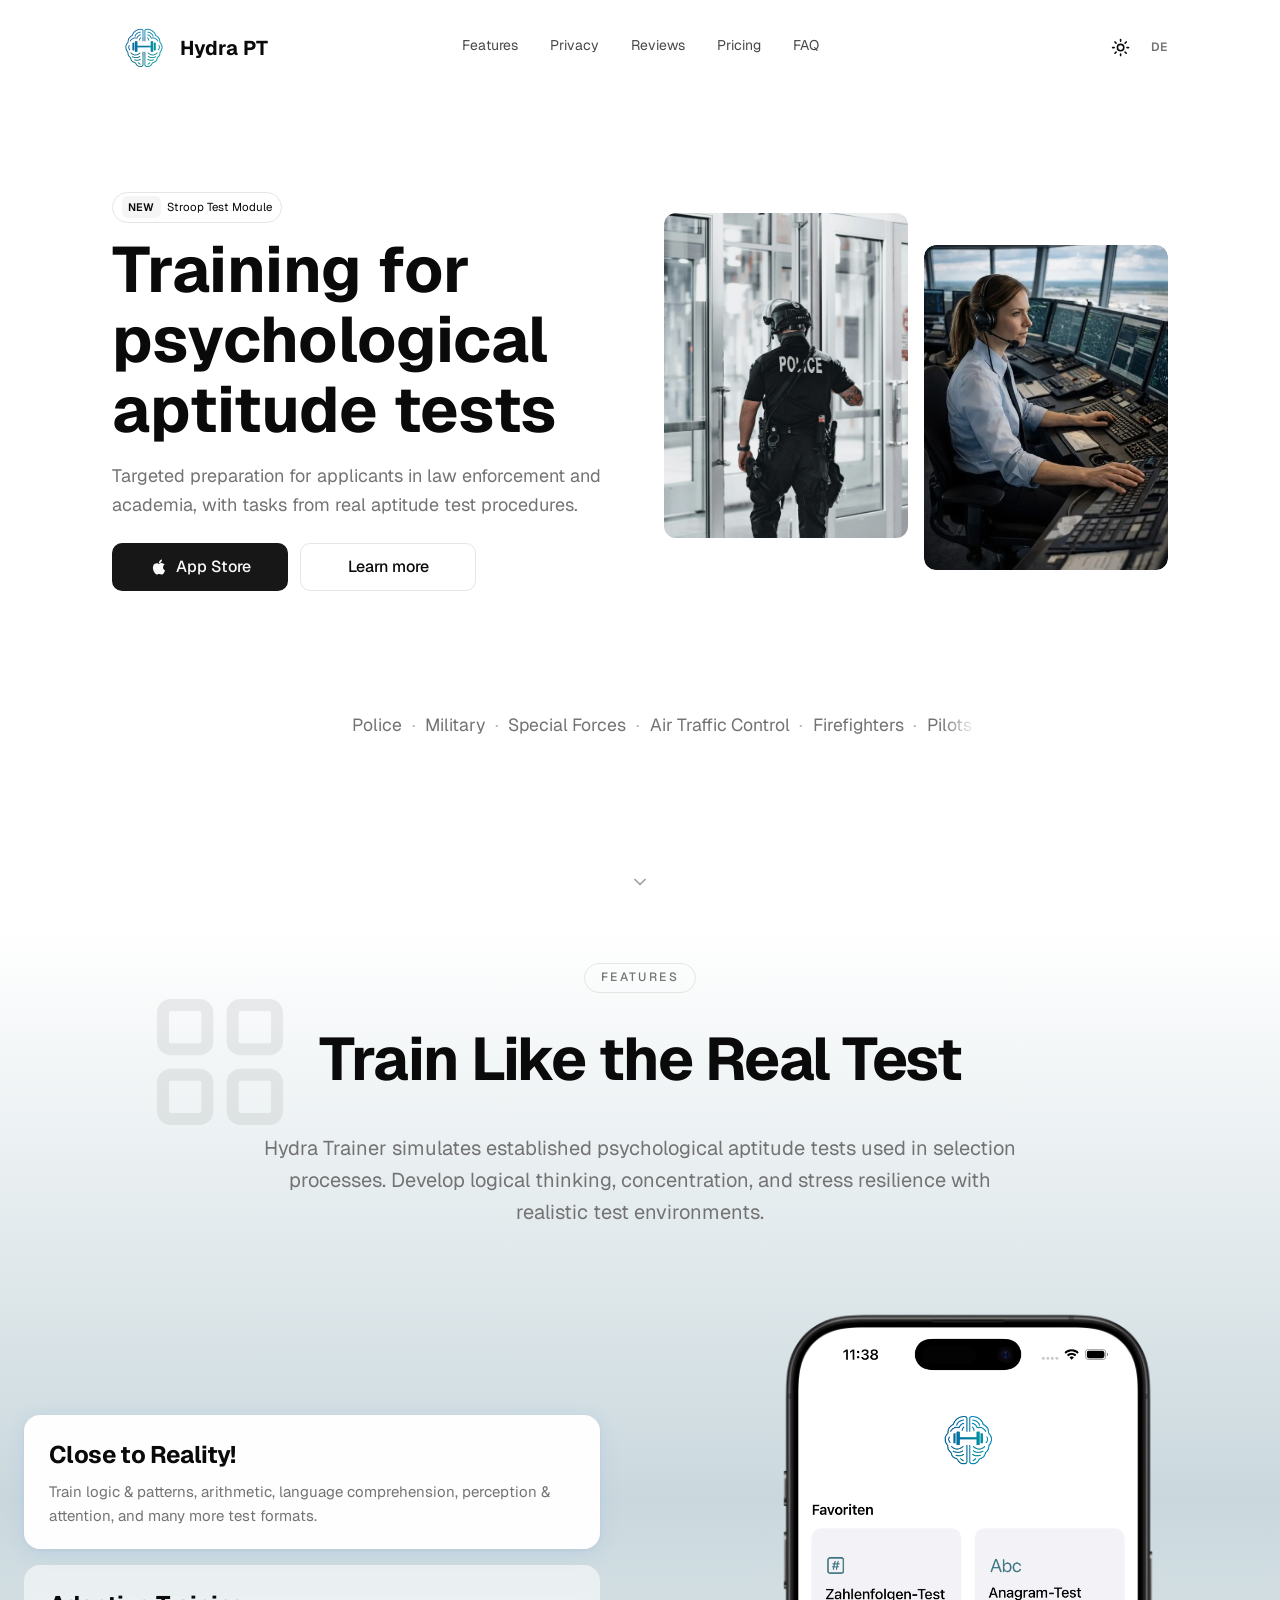
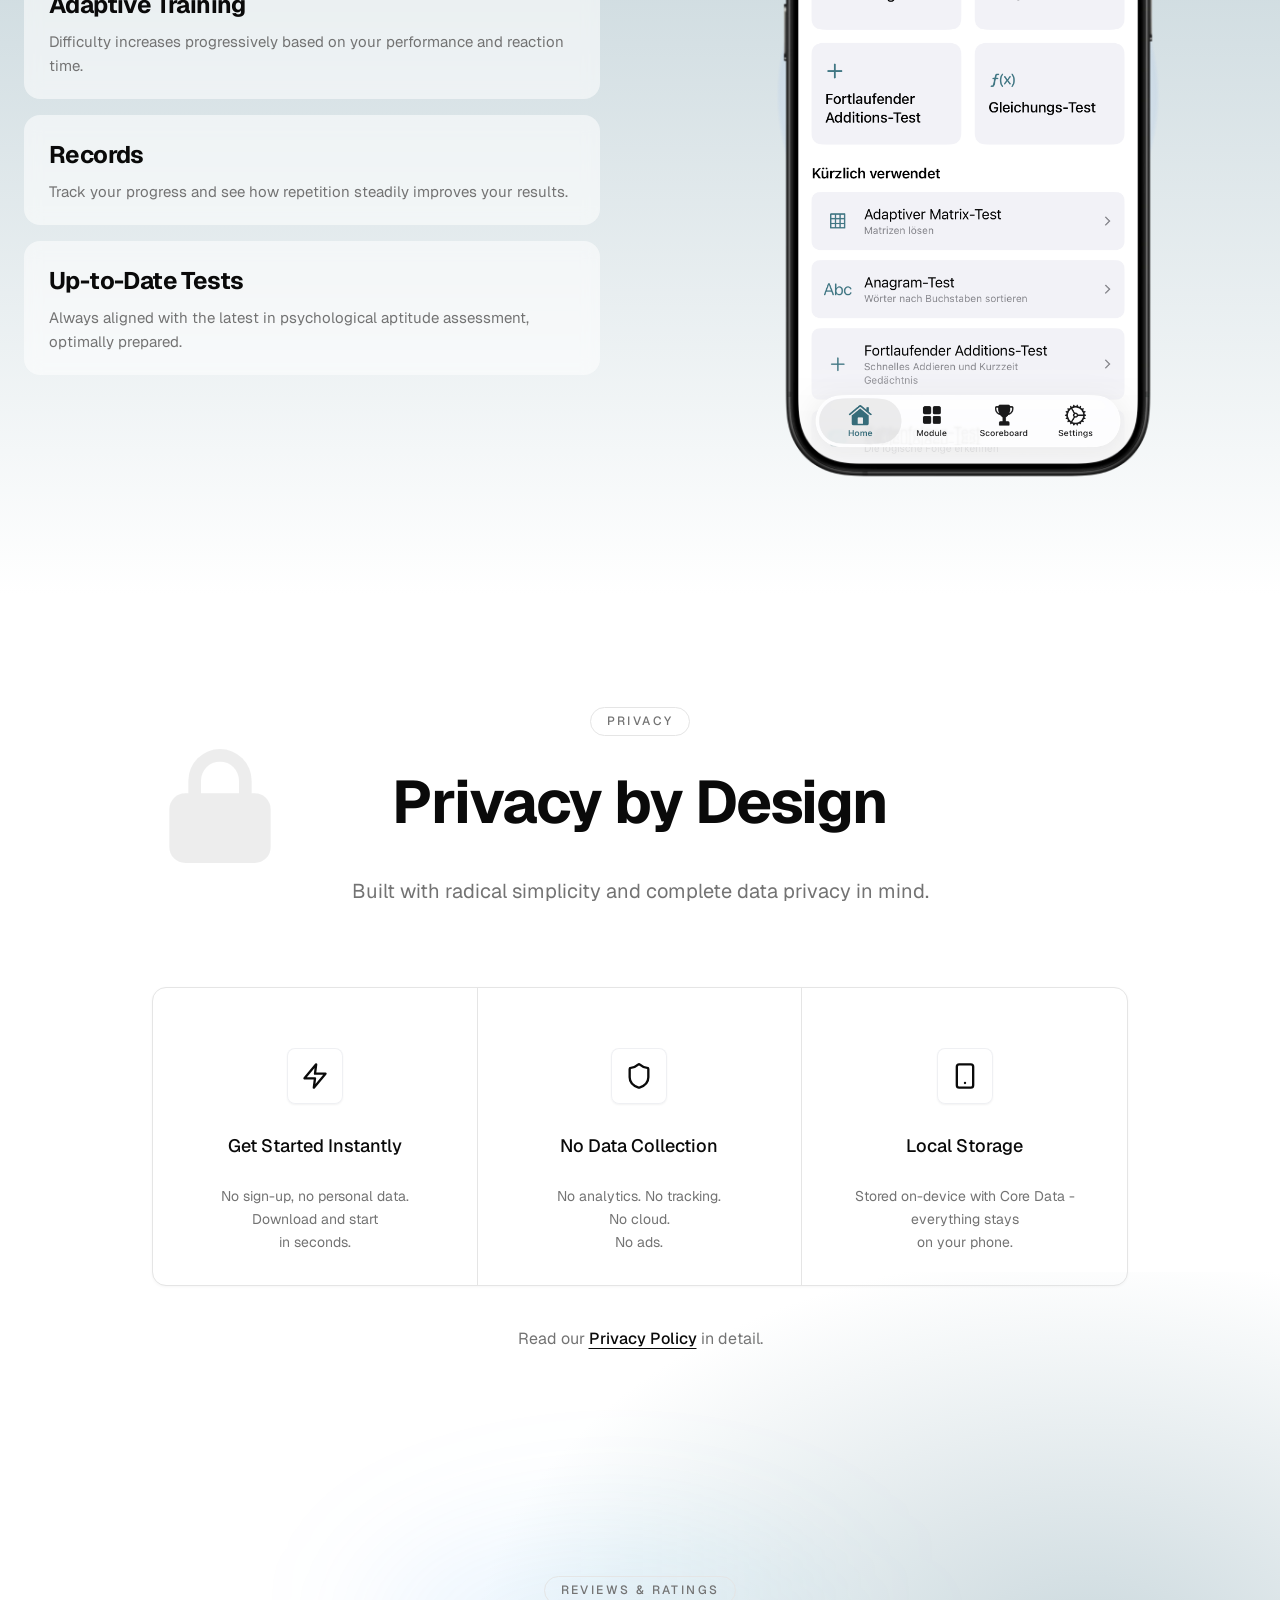
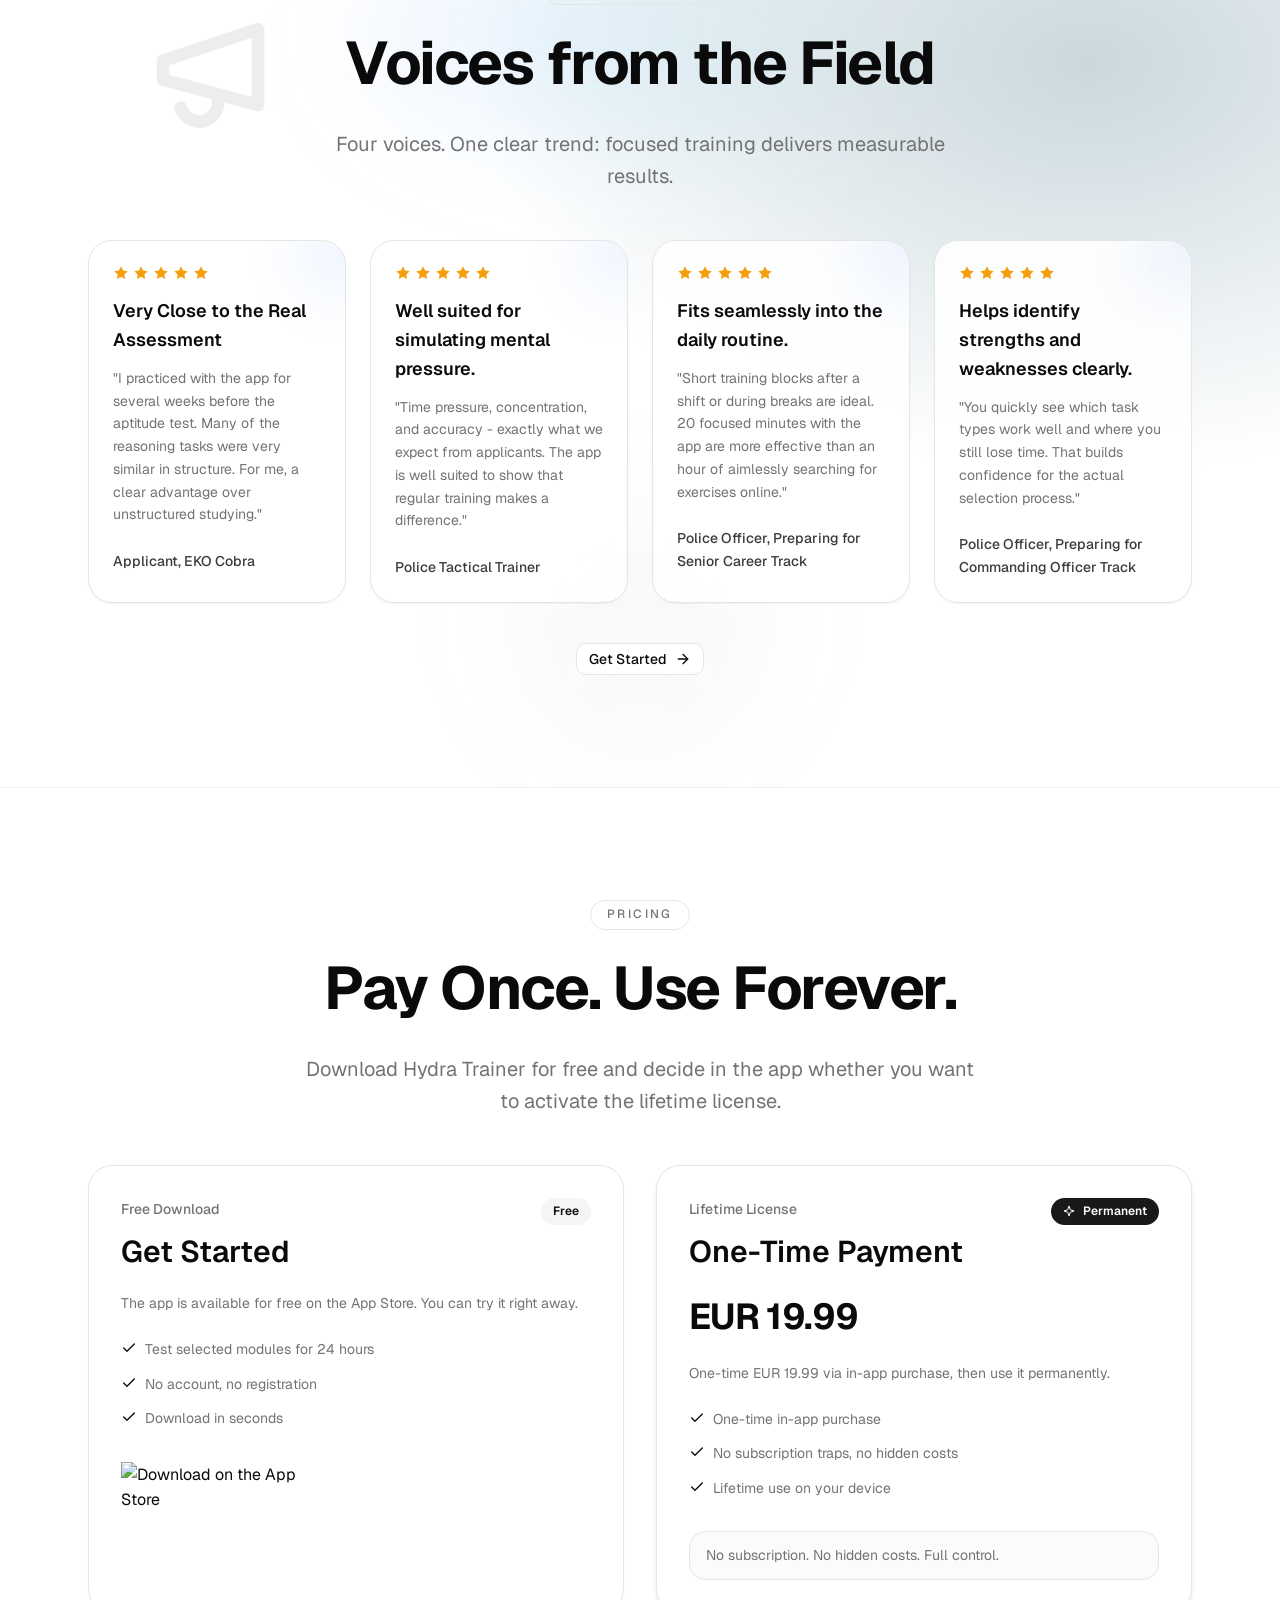
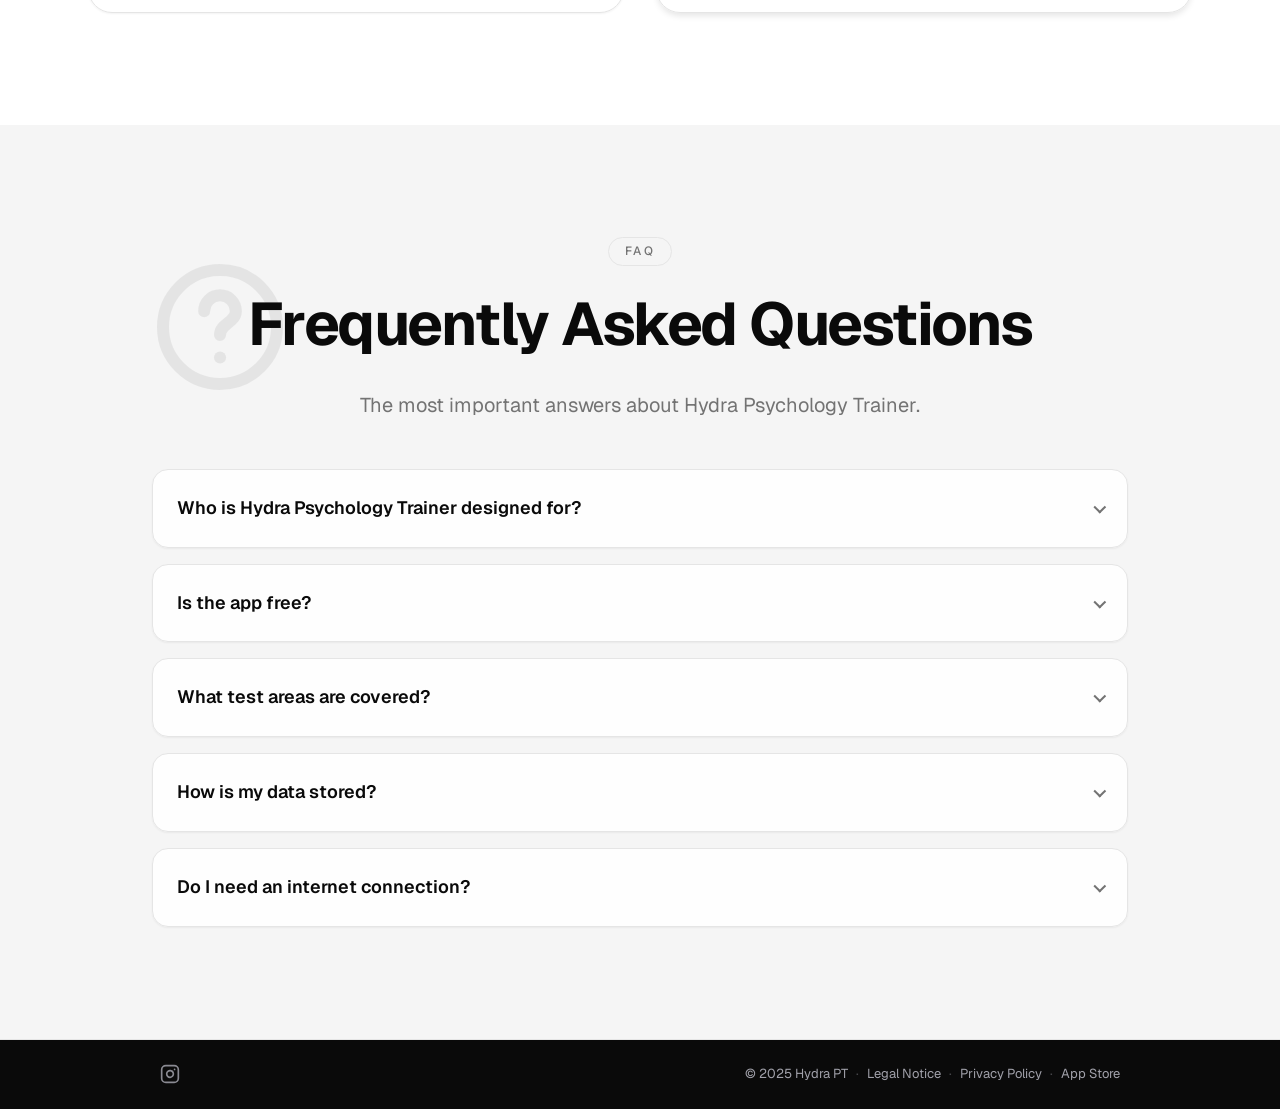
==== commit 905701ac: "Refactor code structure for improved readability and maintainability" ====
--- a/index.html
+++ b/index.html
@@ -366,10 +366,10 @@
           <div class="hero-gallery">
             <div class="gallery-grid">
               <div class="gallery-item">
-                <img src="assets/hero gallery images/airtraffic controller.webp" alt="Fluglotsen" width="240" height="320" loading="eager">
+                <img src="assets/hero gallery images/police officer.webp" alt="Polizei" width="240" height="320" loading="eager">
               </div>
               <div class="gallery-item">
-                <img src="assets/hero gallery images/police officer.webp" alt="Polizei" width="240" height="320" loading="eager">
+                <img src="assets/hero gallery images/airtraffic.webp" alt="Fluglotsen" width="240" height="320" loading="eager">
               </div>
             </div>
           </div>
--- a/styles.css
+++ b/styles.css
@@ -316,7 +316,7 @@
 .hero-section {
   background: var(--background);
   position: relative;
-  padding: 12rem 0 2rem 0;
+  padding: 7rem 0;
   min-height: 100vh;
   display: flex;
   flex-direction: column;
@@ -510,8 +510,13 @@
 .hero-cta-primary,
 .hero-cta-secondary {
   padding: 0.75rem 1.5rem;
-  height: auto;
+  height: 3rem;
+  min-width: 11rem;
   font-size: 1rem;
+  box-sizing: border-box;
+}
+.hero-cta-primary {
+  border: 1px solid transparent;
 }
 .hero-cta-primary svg {
   flex-shrink: 0;
@@ -548,40 +553,27 @@
 .hero-gallery {
   position: relative;
   width: 100%;
-  overflow: hidden;
+  overflow: visible;
 }
 
 .gallery-grid {
   display: flex;
-  gap: 0.75rem;
-  height: 100%;
-  margin-left: -15%;
+  gap: 1rem;
+  align-items: start;
+  position: relative;
+  margin-left: 0;
+}
+
+.gallery-item:nth-child(2) {
+  margin-top: 2rem;
 }
 
 .gallery-item {
   flex: 1;
-}
-
-/* Gradient fades on gallery edges */
-.hero-gallery::before,
-.hero-gallery::after {
-  content: '';
-  position: absolute;
-  top: 0;
-  bottom: 0;
-  width: 30%;
-  z-index: 2;
-  pointer-events: none;
-}
-.hero-gallery::before {
-  left: 0;
-  background: linear-gradient(to right, var(--background), transparent);
-}
-.hero-gallery::after {
-  right: 0;
-  width: 40%;
-  background: linear-gradient(to left, var(--background), transparent);
-}
+  overflow: hidden;
+  border-radius: calc(var(--radius) + 2px);
+}
+
 
 .gallery-item img {
   width: 100%;
@@ -590,6 +582,10 @@
   object-fit: cover;
   display: block;
   border-radius: calc(var(--radius) + 2px);
+}
+
+.gallery-item:first-child img {
+  transform: scale(1.05);
 }
 
 .profession-label {
@@ -611,21 +607,21 @@
     overflow: hidden;
   }
   .hero-container {
-    grid-template-columns: 1fr;
+    grid-template-columns: 1fr 1fr;
     position: relative;
   }
   .hero-left {
     position: relative;
     z-index: 10;
-    max-width: 55%;
+    max-width: 100%;
   }
   .hero-right {
     display: block;
-    position: absolute;
-    top: 50%;
-    transform: translateY(-50%);
-    right: -8%;
-    width: 55%;
+    position: relative;
+    top: auto;
+    right: auto;
+    transform: none;
+    width: 100%;
   }
   .hero-logo-area { margin-top: 6rem; }
   .hero-logo-inner { max-width: 54rem; }
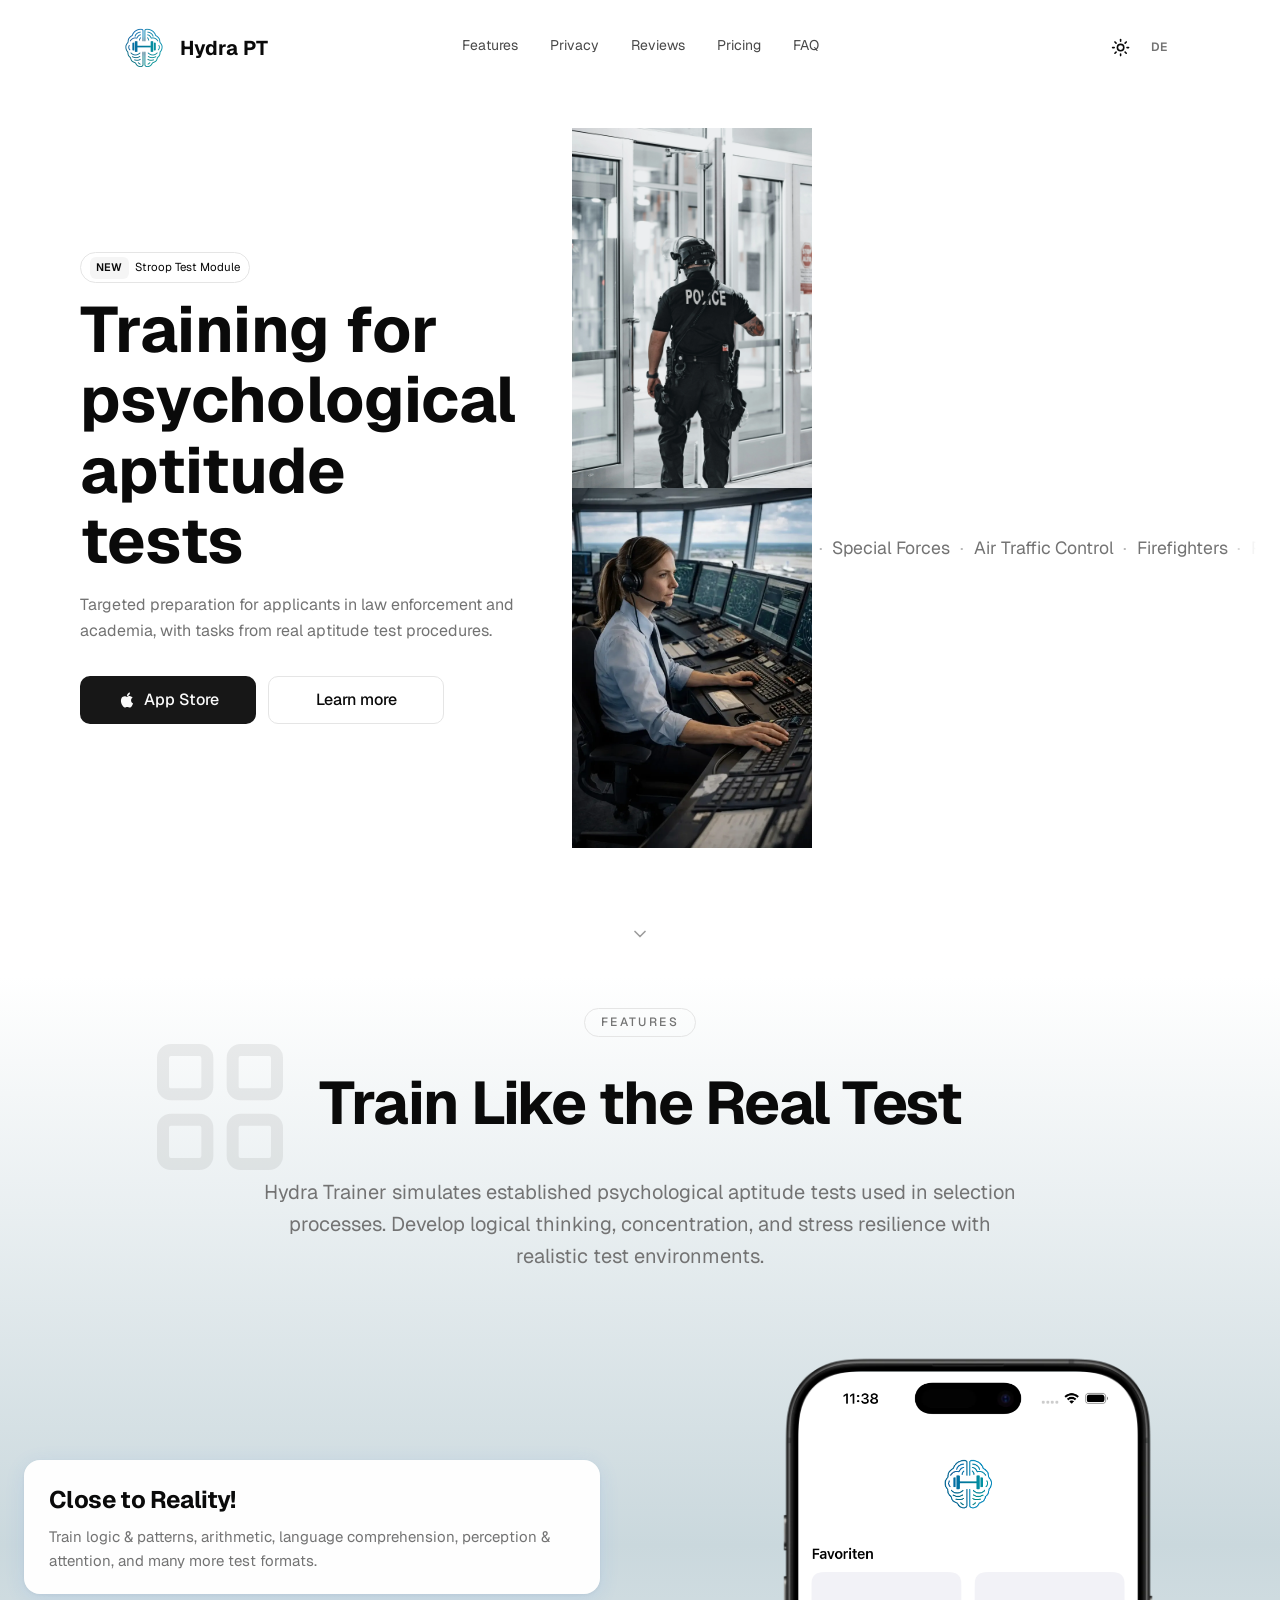
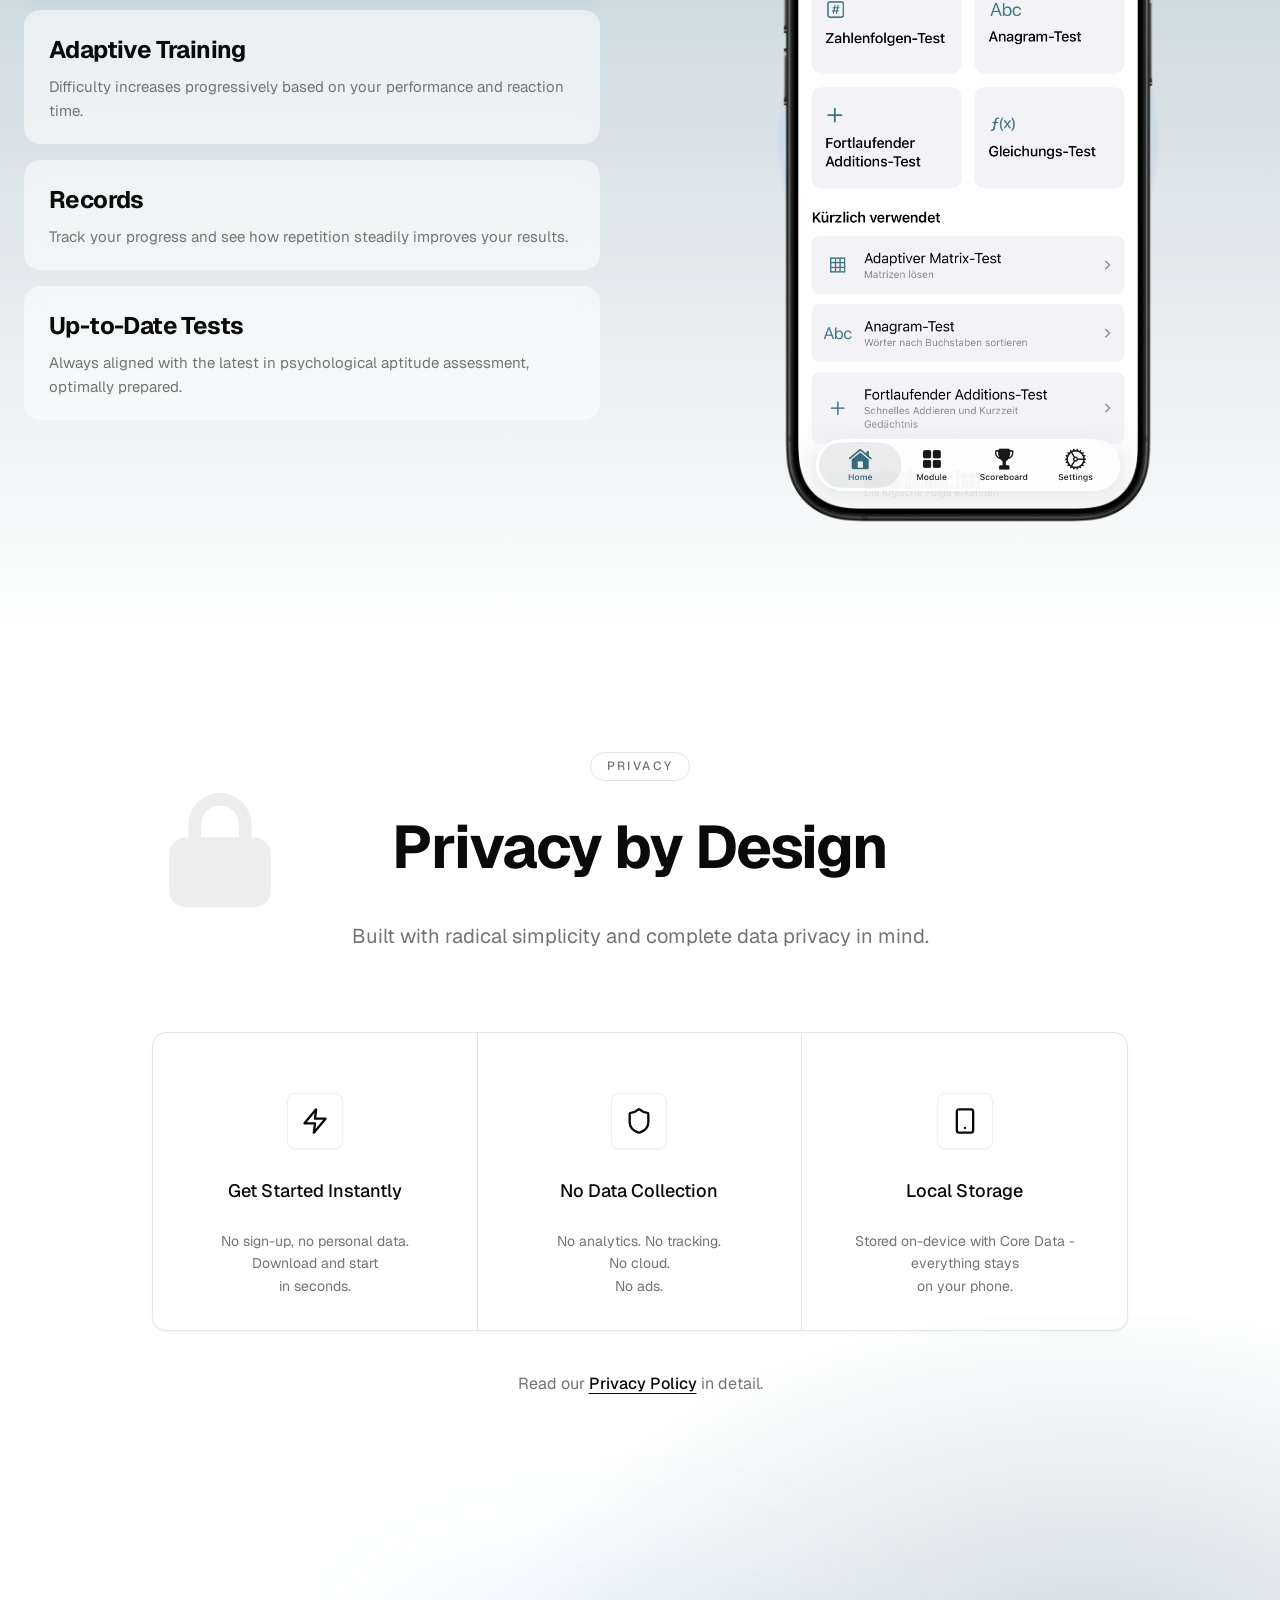
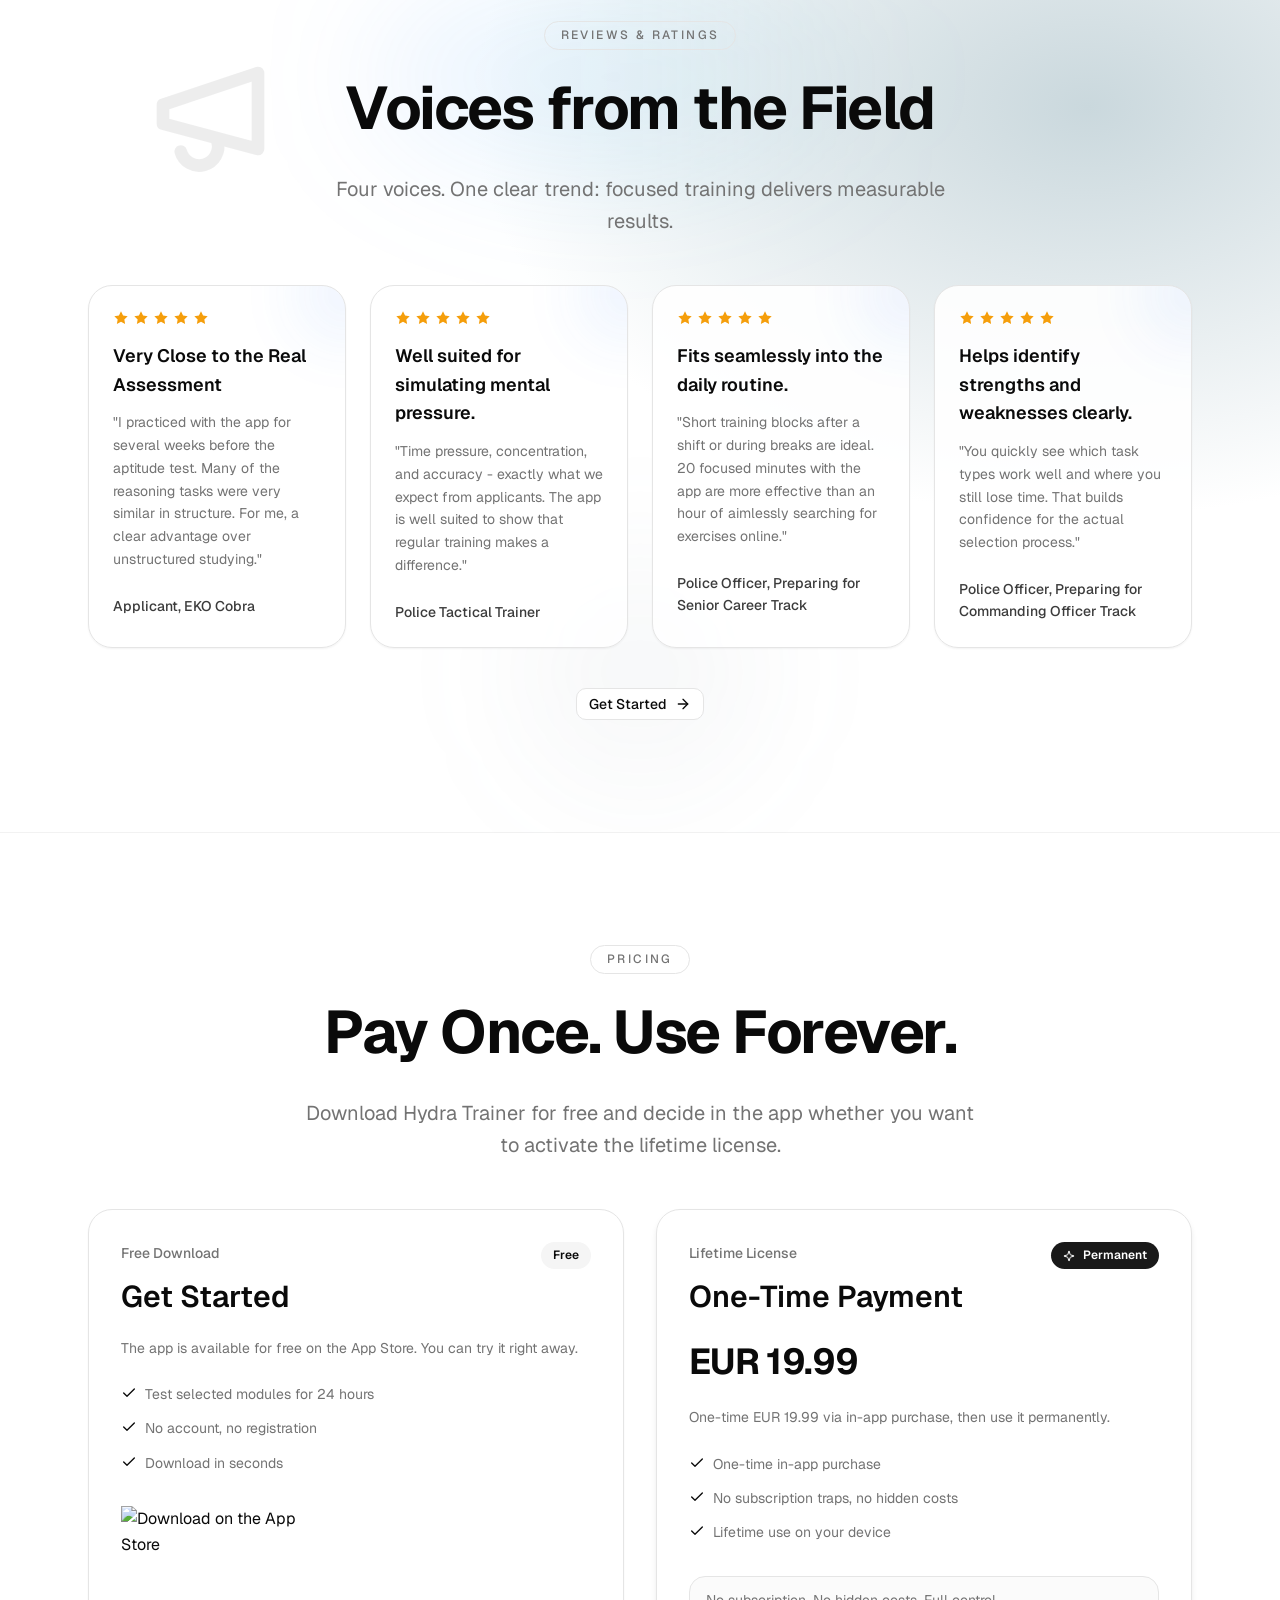
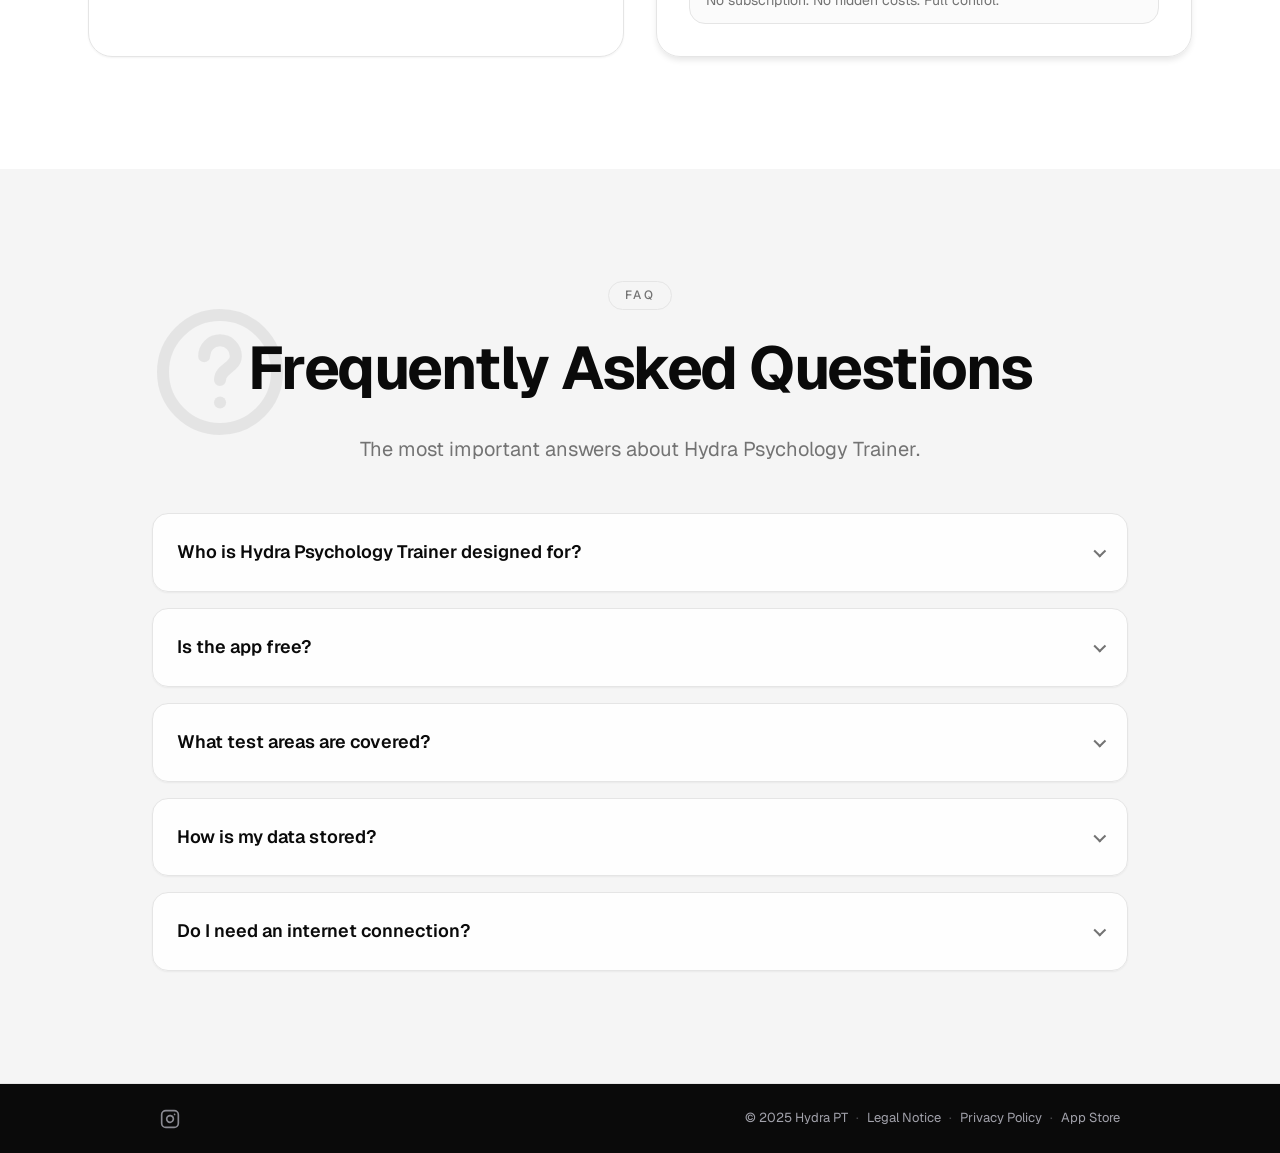
==== commit d02bc57f: "Add new HTML file for Premium Dark Hero landing page with responsive design and animations" ====
--- a/index.html
+++ b/index.html
@@ -293,12 +293,17 @@
 
           <!-- Desktop right buttons -->
           <div class="nav-desktop-right">
-            <button class="btn btn-ghost btn-icon theme-toggle" aria-label="Toggle theme">
-              <svg class="sun" width="24" height="24"><use href="#icon-sun"/></svg>
-              <svg class="moon" width="24" height="24"><use href="#icon-moon"/></svg>
-            </button>
             <a href="en/index.html" class="lang-toggle" aria-label="English version">
               <span>EN</span>
+            </a>
+            <button class="theme-toggle" aria-label="Toggle theme">
+              <svg class="sun" width="18" height="18"><use href="#icon-sun"/></svg>
+              <svg class="moon" width="18" height="18"><use href="#icon-moon"/></svg>
+            </button>
+            <a href="https://apps.apple.com/at/app/hydra-trainer/id6754796903" target="_blank" rel="noopener noreferrer"
+               class="nav-app-badge">
+              <svg width="14" height="14" viewBox="0 0 24 24" fill="currentColor"><path d="M18.71 19.5c-.83 1.24-1.71 2.45-3.05 2.47-1.34.03-1.77-.79-3.29-.79-1.53 0-2 .77-3.27.82-1.31.05-2.3-1.32-3.14-2.53C4.25 17 2.94 12.45 4.7 9.39c.87-1.52 2.43-2.48 4.12-2.51 1.28-.02 2.5.87 3.29.87.78 0 2.26-1.07 3.8-.91.65.03 2.47.26 3.64 1.98-.09.06-2.17 1.28-2.15 3.81.03 3.02 2.65 4.03 2.68 4.04-.03.07-.42 1.44-1.38 2.83M13 3.5c.73-.83 1.94-1.46 2.94-1.5.13 1.17-.34 2.35-1.04 3.19-.69.85-1.83 1.51-2.95 1.42-.15-1.15.41-2.35 1.05-3.11z"/></svg>
+              <span>Download</span>
             </a>
           </div>
 
@@ -313,14 +318,19 @@
             </ul>
             <div class="nav-mobile-actions">
               <div class="nav-mobile-bottom">
-                <button class="btn btn-ghost btn-icon theme-toggle" aria-label="Toggle theme">
-                  <svg class="sun" width="24" height="24"><use href="#icon-sun"/></svg>
-                  <svg class="moon" width="24" height="24"><use href="#icon-moon"/></svg>
-                </button>
                 <a href="en/index.html" class="lang-toggle" aria-label="English version">
                   <span>EN</span>
                 </a>
-              </div>
+                <button class="theme-toggle" aria-label="Toggle theme">
+                  <svg class="sun" width="18" height="18"><use href="#icon-sun"/></svg>
+                  <svg class="moon" width="18" height="18"><use href="#icon-moon"/></svg>
+                </button>
+              </div>
+              <a href="https://apps.apple.com/at/app/hydra-trainer/id6754796903" target="_blank" rel="noopener noreferrer"
+                 class="nav-app-badge" style="margin-top: 0.5rem;">
+                <svg width="14" height="14" viewBox="0 0 24 24" fill="currentColor"><path d="M18.71 19.5c-.83 1.24-1.71 2.45-3.05 2.47-1.34.03-1.77-.79-3.29-.79-1.53 0-2 .77-3.27.82-1.31.05-2.3-1.32-3.14-2.53C4.25 17 2.94 12.45 4.7 9.39c.87-1.52 2.43-2.48 4.12-2.51 1.28-.02 2.5.87 3.29.87.78 0 2.26-1.07 3.8-.91.65.03 2.47.26 3.64 1.98-.09.06-2.17 1.28-2.15 3.81.03 3.02 2.65 4.03 2.68 4.04-.03.07-.42 1.44-1.38 2.83M13 3.5c.73-.83 1.94-1.46 2.94-1.5.13 1.17-.34 2.35-1.04 3.19-.69.85-1.83 1.51-2.95 1.42-.15-1.15.41-2.35 1.05-3.11z"/></svg>
+                <span>Download</span>
+              </a>
             </div>
           </div>
         </div>
@@ -333,82 +343,86 @@
        ============================ -->
   <main id="home" style="overflow:hidden;">
     <section class="hero-section">
+
+      <!-- Background layers -->
+      <div class="hero-bg-mesh"></div>
+      <div class="hero-dot-grid"></div>
+
+      <!-- Content -->
       <div class="hero-container">
-        <!-- Left Column -->
+
+        <!-- Left: Text Content -->
         <div class="hero-left">
+
           <!-- Badge -->
           <div class="hero-badge">
             <span class="badge-label">NEU</span>
             <span class="badge-text">Stroop Test Modul</span>
           </div>
 
-          <!-- Main Heading -->
-          <h1 class="hero-title">Training für psychologische Eignungstests</h1>
-
-          <!-- Description -->
-          <p class="hero-description">Gezielte Vorbereitung für Bewerber bei Einsatzkräften und Studium - mit Aufgaben aus realen Eignungstestverfahren.</p>
+          <!-- Headline -->
+          <h1 class="hero-title">Bestehe deinen Eignungstest.</h1>
+
+          <!-- Subheadline -->
+          <p class="hero-description">Gezielte Vorbereitung fuer Bewerber bei Polizei, Spezialeinheiten, Luftfahrt und Studium. Mit Aufgaben aus realen Aufnahmetestverfahren.</p>
 
           <!-- CTAs -->
           <div class="hero-ctas">
             <a href="https://apps.apple.com/at/app/hydra-trainer/id6754796903" target="_blank" rel="noopener noreferrer" class="btn btn-primary hero-cta-primary">
               <svg width="18" height="18" viewBox="0 0 24 24" fill="currentColor" aria-hidden="true"><path d="M18.71 19.5c-.83 1.24-1.71 2.45-3.05 2.47-1.34.03-1.77-.79-3.29-.79-1.53 0-2 .77-3.27.82-1.31.05-2.3-1.32-3.14-2.53C4.25 17 2.94 12.45 4.7 9.39c.87-1.52 2.43-2.48 4.12-2.51 1.28-.02 2.5.87 3.29.87.78 0 2.26-1.07 3.8-.91.65.03 2.47.26 3.64 1.98-.09.06-2.17 1.28-2.15 3.81.03 3.02 2.65 4.03 2.68 4.04-.03.07-.42 1.44-1.38 2.83M13 3.5c.73-.83 1.94-1.46 2.94-1.5.13 1.17-.34 2.35-1.04 3.19-.69.85-1.83 1.51-2.95 1.42-.15-1.15.41-2.35 1.05-3.11z"/></svg>
-              <span>App Store</span>
+              <span>Kostenlos laden</span>
             </a>
             <a href="#features" class="btn btn-outline hero-cta-secondary">
               <span>Mehr erfahren</span>
+              <svg width="16" height="16" viewBox="0 0 24 24" fill="none" stroke="currentColor" stroke-width="2" stroke-linecap="round" stroke-linejoin="round"><path d="m6 9 6 6 6-6"/></svg>
             </a>
           </div>
 
-        </div>
-
-        <!-- Right Column - Image Gallery -->
+          <!-- Social Proof -->
+          <div class="hero-social-proof">
+            <div class="hero-stars">
+              <div class="hero-stars-icons">
+                <svg viewBox="0 0 20 20" fill="currentColor"><path d="M9.049 2.927c.3-.921 1.603-.921 1.902 0l1.07 3.292a1 1 0 00.95.69h3.462c.969 0 1.371 1.24.588 1.81l-2.8 2.034a1 1 0 00-.364 1.118l1.07 3.292c.3.921-.755 1.688-1.54 1.118l-2.8-2.034a1 1 0 00-1.175 0l-2.8 2.034c-.784.57-1.838-.197-1.539-1.118l1.07-3.292a1 1 0 00-.364-1.118L2.98 8.72c-.783-.57-.38-1.81.588-1.81h3.461a1 1 0 00.951-.69l1.07-3.292z"/></svg>
+                <svg viewBox="0 0 20 20" fill="currentColor"><path d="M9.049 2.927c.3-.921 1.603-.921 1.902 0l1.07 3.292a1 1 0 00.95.69h3.462c.969 0 1.371 1.24.588 1.81l-2.8 2.034a1 1 0 00-.364 1.118l1.07 3.292c.3.921-.755 1.688-1.54 1.118l-2.8-2.034a1 1 0 00-1.175 0l-2.8 2.034c-.784.57-1.838-.197-1.539-1.118l1.07-3.292a1 1 0 00-.364-1.118L2.98 8.72c-.783-.57-.38-1.81.588-1.81h3.461a1 1 0 00.951-.69l1.07-3.292z"/></svg>
+                <svg viewBox="0 0 20 20" fill="currentColor"><path d="M9.049 2.927c.3-.921 1.603-.921 1.902 0l1.07 3.292a1 1 0 00.95.69h3.462c.969 0 1.371 1.24.588 1.81l-2.8 2.034a1 1 0 00-.364 1.118l1.07 3.292c.3.921-.755 1.688-1.54 1.118l-2.8-2.034a1 1 0 00-1.175 0l-2.8 2.034c-.784.57-1.838-.197-1.539-1.118l1.07-3.292a1 1 0 00-.364-1.118L2.98 8.72c-.783-.57-.38-1.81.588-1.81h3.461a1 1 0 00.951-.69l1.07-3.292z"/></svg>
+                <svg viewBox="0 0 20 20" fill="currentColor"><path d="M9.049 2.927c.3-.921 1.603-.921 1.902 0l1.07 3.292a1 1 0 00.95.69h3.462c.969 0 1.371 1.24.588 1.81l-2.8 2.034a1 1 0 00-.364 1.118l1.07 3.292c.3.921-.755 1.688-1.54 1.118l-2.8-2.034a1 1 0 00-1.175 0l-2.8 2.034c-.784.57-1.838-.197-1.539-1.118l1.07-3.292a1 1 0 00-.364-1.118L2.98 8.72c-.783-.57-.38-1.81.588-1.81h3.461a1 1 0 00.951-.69l1.07-3.292z"/></svg>
+                <svg viewBox="0 0 20 20" fill="currentColor"><path d="M9.049 2.927c.3-.921 1.603-.921 1.902 0l1.07 3.292a1 1 0 00.95.69h3.462c.969 0 1.371 1.24.588 1.81l-2.8 2.034a1 1 0 00-.364 1.118l1.07 3.292c.3.921-.755 1.688-1.54 1.118l-2.8-2.034a1 1 0 00-1.175 0l-2.8 2.034c-.784.57-1.838-.197-1.539-1.118l1.07-3.292a1 1 0 00-.364-1.118L2.98 8.72c-.783-.57-.38-1.81.588-1.81h3.461a1 1 0 00.951-.69l1.07-3.292z"/></svg>
+              </div>
+              <span class="hero-stars-label">5.0 im App Store</span>
+            </div>
+            <div class="hero-proof-divider"></div>
+            <div class="hero-users">
+              <div class="hero-user-avatars">
+                <span style="background: linear-gradient(135deg, #3b82f6, #6366f1);">P</span>
+                <span style="background: linear-gradient(135deg, #10b981, #14b8a6);">M</span>
+                <span style="background: linear-gradient(135deg, #f97316, #ef4444);">K</span>
+              </div>
+              <span class="hero-users-label">500+ Nutzer vertrauen uns</span>
+            </div>
+          </div>
+
+        </div>
+
+        <!-- Right: Phone Mockup -->
         <div class="hero-right">
-          <div class="hero-gallery">
-            <div class="gallery-grid">
-              <div class="gallery-item">
-                <img src="assets/hero gallery images/police officer.webp" alt="Polizei" width="240" height="320" loading="eager">
-              </div>
-              <div class="gallery-item">
-                <img src="assets/hero gallery images/airtraffic.webp" alt="Fluglotsen" width="240" height="320" loading="eager">
-              </div>
-            </div>
-          </div>
-        </div>
-      </div>
-
-      <!-- Berufe / Studienrichtungen Marquee -->
-      <div class="hero-marquee" aria-label="Berufe und Studienrichtungen mit Eignungstests">
-        <div class="hero-marquee-track">
-          <span class="hero-marquee-item">Polizei</span>
-          <span class="hero-marquee-item">Bundesheer</span>
-          <span class="hero-marquee-item">Spezialeinheiten</span>
-          <span class="hero-marquee-item">Fluglotsen</span>
-          <span class="hero-marquee-item">Feuerwehr</span>
-          <span class="hero-marquee-item">Piloten</span>
-          <span class="hero-marquee-item">Medizin</span>
-          <span class="hero-marquee-item">Psychologie</span>
-          <span class="hero-marquee-item">Pharmazie</span>
-          <span class="hero-marquee-item">Zahnmedizin</span>
-          <span class="hero-marquee-item">Justizwache</span>
-          <!-- Duplikat fuer nahtlose Schleife -->
-          <span class="hero-marquee-item">Polizei</span>
-          <span class="hero-marquee-item">Bundesheer</span>
-          <span class="hero-marquee-item">Spezialeinheiten</span>
-          <span class="hero-marquee-item">Fluglotsen</span>
-          <span class="hero-marquee-item">Feuerwehr</span>
-          <span class="hero-marquee-item">Piloten</span>
-          <span class="hero-marquee-item">Medizin</span>
-          <span class="hero-marquee-item">Psychologie</span>
-          <span class="hero-marquee-item">Pharmazie</span>
-          <span class="hero-marquee-item">Zahnmedizin</span>
-          <span class="hero-marquee-item">Justizwache</span>
-        </div>
+          <div class="hero-phone-wrap">
+            <div class="hero-phone-glow"></div>
+            <div class="phone-mockup">
+              <div class="screen"><img src="assets/screens/training-overview.webp" alt="Hydra PT App" loading="eager"></div>
+              <div class="frame"><img src="assets/iphone-frame.webp" alt="" loading="eager"></div>
+            </div>
+          </div>
+        </div>
+
       </div>
 
       <!-- Scroll indicator -->
-      <a href="#features" class="hero-scroll-hint" aria-label="Weiter scrollen">
-        <svg width="20" height="20" viewBox="0 0 24 24" fill="none" stroke="currentColor" stroke-width="2" stroke-linecap="round" stroke-linejoin="round"><path d="M6 9l6 6 6-6"/></svg>
-      </a>
+      <div class="hero-scroll-hint">
+        <span class="hero-scroll-label">Scroll</span>
+        <div class="hero-scroll-pill">
+          <div class="hero-scroll-dot"></div>
+        </div>
+      </div>
 
     </section>
 
--- a/styles.css
+++ b/styles.css
@@ -202,9 +202,26 @@
 .nav-desktop-menu a {
   color: oklch(0.4 0 0);
   transition: color var(--duration-fast);
+  position: relative;
+}
+.nav-desktop-menu a::after {
+  content: '';
+  position: absolute;
+  bottom: -2px;
+  left: 0;
+  width: 0;
+  height: 1px;
+  background: var(--foreground);
+  transition: width var(--duration-fast) ease;
+}
+.nav-desktop-menu a:hover::after {
+  width: 100%;
 }
 .dark .nav-desktop-menu a {
   color: var(--muted-foreground);
+}
+.dark .nav-desktop-menu a::after {
+  background: rgba(255, 255, 255, 0.85);
 }
 .nav-desktop-menu a:hover { color: var(--accent-foreground); }
 
@@ -310,19 +327,203 @@
 /* ============================================
    HERO SECTION
    ============================================ */
-/* ============================================
-   HERO SECTION
-   ============================================ */
 .hero-section {
   background: var(--background);
   position: relative;
   padding: 7rem 0;
   min-height: 100vh;
   display: flex;
+  align-items: center;
+  overflow: hidden;
+}
+.dark .hero-section { background: #09090b; }
+
+/* Gradient mesh background (dark mode only) */
+.hero-bg-mesh {
+  position: absolute;
+  inset: 0;
+  overflow: hidden;
+  z-index: 0;
+  display: none;
+}
+.dark .hero-bg-mesh { display: block; }
+.hero-bg-mesh::before {
+  content: '';
+  position: absolute;
+  top: -40%;
+  left: -20%;
+  width: 80%;
+  height: 80%;
+  background: radial-gradient(ellipse at center, rgba(59, 130, 246, 0.15) 0%, transparent 70%);
+  animation: mesh-drift-1 8s ease-in-out infinite;
+}
+.hero-bg-mesh::after {
+  content: '';
+  position: absolute;
+  bottom: -30%;
+  right: -20%;
+  width: 70%;
+  height: 70%;
+  background: radial-gradient(ellipse at center, rgba(139, 92, 246, 0.12) 0%, transparent 70%);
+  animation: mesh-drift-2 10s ease-in-out infinite;
+}
+@keyframes mesh-drift-1 {
+  0%, 100% { transform: translate(0, 0) scale(1); }
+  33% { transform: translate(5%, 10%) scale(1.05); }
+  66% { transform: translate(-3%, -5%) scale(0.97); }
+}
+@keyframes mesh-drift-2 {
+  0%, 100% { transform: translate(0, 0) scale(1); }
+  33% { transform: translate(-8%, -5%) scale(1.03); }
+  66% { transform: translate(4%, 8%) scale(0.98); }
+}
+
+/* Dot grid overlay */
+.hero-dot-grid {
+  position: absolute;
+  inset: 0;
+  z-index: 1;
+  pointer-events: none;
+  background-image: radial-gradient(circle, rgba(0,0,0,0.15) 1px, transparent 1px);
+  background-size: 32px 32px;
+  mask-image: radial-gradient(ellipse 70% 60% at 50% 40%, black 30%, transparent 100%);
+  -webkit-mask-image: radial-gradient(ellipse 70% 60% at 50% 40%, black 30%, transparent 100%);
+  animation: grid-fade 3s ease-in-out infinite;
+}
+.dark .hero-dot-grid {
+  background-image: radial-gradient(circle, rgba(255,255,255,0.08) 1px, transparent 1px);
+}
+@keyframes grid-fade {
+  0%, 100% { opacity: 0.03; }
+  50% { opacity: 0.07; }
+}
+
+/* Hero bottom fade edge */
+.hero-section::after {
+  content: '';
+  position: absolute;
+  bottom: 0;
+  left: 0;
+  right: 0;
+  height: 120px;
+  background: linear-gradient(to top, var(--background), transparent);
+  z-index: 2;
+  pointer-events: none;
+}
+.dark .hero-section::after {
+  background: linear-gradient(to top, #09090b, transparent);
+}
+
+/* Phone mockup */
+.hero-phone-wrap {
+  position: relative;
+}
+.hero-phone-glow {
+  position: absolute;
+  width: 120%;
+  height: 120%;
+  top: -10%;
+  left: -10%;
+  background: radial-gradient(ellipse at 50% 50%, rgba(59, 130, 246, 0.2) 0%, rgba(139, 92, 246, 0.1) 40%, transparent 70%);
+  filter: blur(40px);
+  z-index: -1;
+  animation: glow-pulse 4s ease-in-out infinite;
+  display: none;
+}
+.dark .hero-phone-glow { display: block; }
+@keyframes glow-pulse {
+  0%, 100% { opacity: 0.4; }
+  50% { opacity: 0.8; }
+}
+.hero-phone-wrap .phone-mockup {
+  width: 280px;
+}
+
+/* Social proof */
+.hero-social-proof {
+  display: flex;
   flex-direction: column;
+  align-items: center;
+  gap: 1rem;
+  margin-top: 2.5rem;
+}
+.hero-stars {
+  display: flex;
+  align-items: center;
+  gap: 0.5rem;
+}
+.hero-stars-icons {
+  display: flex;
+  gap: 0.15rem;
+  color: #facc15;
+}
+.hero-stars-icons svg {
+  width: 14px;
+  height: 14px;
+}
+.hero-stars-label {
+  font-size: 0.75rem;
+  color: var(--muted-foreground);
+  white-space: nowrap;
+}
+.hero-proof-divider {
+  display: none;
+  width: 1px;
+  height: 1rem;
+  background: var(--border);
+}
+.hero-users {
+  display: flex;
+  align-items: center;
+  gap: 0.5rem;
+}
+.hero-user-avatars {
+  display: flex;
+}
+.hero-user-avatars span {
+  width: 1.5rem;
+  height: 1.5rem;
+  border-radius: 50%;
+  border: 2px solid var(--background);
+  display: flex;
+  align-items: center;
   justify-content: center;
-}
-.dark .hero-section { background: #000; }
+  font-size: 0.5rem;
+  font-weight: 700;
+  color: #fff;
+  margin-left: -0.5rem;
+}
+.hero-user-avatars span:first-child { margin-left: 0; }
+.dark .hero-user-avatars span { border-color: #09090b; }
+.hero-users-label {
+  font-size: 0.75rem;
+  color: var(--muted-foreground);
+  white-space: nowrap;
+}
+.hero-privacy {
+  display: flex;
+  align-items: center;
+  gap: 0.4rem;
+}
+.hero-privacy-icon {
+  width: 24px;
+  height: 24px;
+  flex-shrink: 0;
+}
+.hero-privacy-icon--dark {
+  display: none;
+}
+.dark .hero-privacy-icon--light {
+  display: none;
+}
+.dark .hero-privacy-icon--dark {
+  display: block;
+}
+.hero-privacy-label {
+  font-size: 0.75rem;
+  color: var(--muted-foreground);
+  white-space: nowrap;
+}
 
 /* Scroll indicator */
 .hero-scroll-hint {
@@ -335,64 +536,68 @@
   animation: scrollBounce 2s ease-in-out infinite;
   transition: opacity 0.2s;
   display: none;
-}
-.hero-scroll-hint:hover {
-  opacity: 0.7;
-}
+  z-index: 10;
+}
+.hero-scroll-hint:hover { opacity: 0.7; }
 @keyframes scrollBounce {
   0%, 100% { transform: translateX(-50%) translateY(0); }
   50% { transform: translateX(-50%) translateY(6px); }
 }
 @media (min-width: 768px) {
-  .hero-scroll-hint { display: block; }
-}
-
-.hero-dot-pattern {
-  position: absolute;
-  inset: 0;
-  z-index: 0;
-  pointer-events: none;
-  background-image: radial-gradient(circle, rgba(0,0,0,0.25) 1.5px, transparent 1.5px);
-  background-size: 22px 22px;
-  -webkit-mask-image: radial-gradient(ellipse 75% 42% at 50% 76%, black 15%, transparent 58%);
-  mask-image: radial-gradient(ellipse 75% 42% at 50% 76%, black 15%, transparent 58%);
-}
-.dark .hero-dot-pattern {
-  background-image: radial-gradient(circle, rgba(255,255,255,0.20) 1.5px, transparent 1.5px);
-}
-
-.hero-logo-area {
+  .hero-scroll-hint { display: flex; flex-direction: column; align-items: center; gap: 0.5rem; }
+  .hero-social-proof { flex-direction: row; }
+  .hero-proof-divider { display: block; }
+}
+
+.hero-scroll-label {
+  font-size: 0.625rem;
+  text-transform: uppercase;
+  letter-spacing: 0.2em;
+  color: var(--muted-foreground);
+}
+.hero-scroll-pill {
+  width: 1.25rem;
+  height: 2rem;
+  border-radius: 9999px;
+  border: 1px solid var(--border);
+  display: flex;
+  align-items: flex-start;
+  justify-content: center;
+  padding-top: 0.25rem;
+}
+.hero-scroll-dot {
+  width: 0.25rem;
+  height: 0.375rem;
+  background: var(--muted-foreground);
+  border-radius: 9999px;
+  animation: bounce 1s ease-in-out infinite;
+}
+@keyframes bounce {
+  0%, 100% { transform: translateY(0); }
+  50% { transform: translateY(4px); }
+}
+
+.hero-container {
   position: relative;
-  margin-top: 6rem;
-  display: flex;
-  justify-content: center;
-}
-.hero-logo-inner {
-  position: relative;
-  margin: 0 auto;
-  max-width: 30rem;
-  padding: 1rem 1.5rem 2rem;
-}
-.hero-logo-inner img {
-  width: 100%;
-  height: auto;
-}
-
-.hero-container {
+  z-index: 10;
   margin: 0 auto;
   max-width: 72rem;
-  padding: 0 3rem;
-  display: grid;
-  grid-template-columns: 1fr;
+  padding: 0 3.5rem;
+  width: 100%;
+  display: flex;
+  flex-direction: column;
+  align-items: center;
   gap: 3rem;
-  align-items: center;
+  padding-top: 6rem;
 }
 
 .hero-left {
-  text-align: left;
+  text-align: center;
   display: flex;
   flex-direction: column;
+  align-items: center;
   gap: 0;
+  max-width: 38rem;
 }
 
 .hero-badge {
@@ -461,11 +666,11 @@
 }
 
 .hero-description {
-  font-size: 1.125rem;
+  font-size: 1rem;
   color: var(--muted-foreground);
   line-height: 1.6;
   max-width: 500px;
-  margin: 0 0 1.5rem 0;
+  margin: 0 auto 2rem auto;
 }
 
 /* Hero marquee / ticker */
@@ -504,6 +709,7 @@
 .hero-ctas {
   display: flex;
   align-items: center;
+  justify-content: center;
   gap: 0.75rem;
   flex-wrap: wrap;
 }
@@ -548,83 +754,40 @@
 
 .hero-right {
   display: none;
-}
-
-.hero-gallery {
-  position: relative;
-  width: 100%;
-  overflow: visible;
-}
-
-.gallery-grid {
-  display: flex;
-  gap: 1rem;
-  align-items: start;
-  position: relative;
-  margin-left: 0;
-}
-
-.gallery-item:nth-child(2) {
-  margin-top: 2rem;
-}
-
-.gallery-item {
-  flex: 1;
-  overflow: hidden;
-  border-radius: calc(var(--radius) + 2px);
-}
-
-
-.gallery-item img {
-  width: 100%;
-  height: 100%;
-  aspect-ratio: 3 / 4;
-  object-fit: cover;
-  display: block;
-  border-radius: calc(var(--radius) + 2px);
-}
-
-.gallery-item:first-child img {
-  transform: scale(1.05);
-}
-
-.profession-label {
-  position: absolute;
-  bottom: 0;
-  left: 50%;
-  transform: translateX(-50%);
-  padding: 0.5rem 0;
-  font-size: 1rem;
-  font-weight: 500;
-  text-align: center;
-  color: var(--foreground);
-  white-space: nowrap;
-}
-
-/* Responsive: Desktop Grid Layout */
+  flex-shrink: 0;
+}
+
+/* Responsive: Desktop Hero Layout */
 @media (min-width: 1024px) {
-  .hero-section {
-    overflow: hidden;
-  }
   .hero-container {
-    grid-template-columns: 1fr 1fr;
-    position: relative;
+    flex-direction: row;
+    align-items: center;
+    gap: 3.5rem;
+    padding: 0 3.5rem;
+    padding-top: 0;
   }
   .hero-left {
-    position: relative;
-    z-index: 10;
-    max-width: 100%;
+    text-align: left;
+    align-items: flex-start;
+    max-width: 42rem;
+    flex: 1;
+  }
+  .hero-left .hero-description {
+    margin-left: 0;
+    margin-right: 0;
+  }
+  .hero-left .hero-ctas {
+    justify-content: flex-start;
+  }
+  .hero-left .hero-social-proof {
+    justify-content: flex-start;
   }
   .hero-right {
     display: block;
-    position: relative;
-    top: auto;
-    right: auto;
-    transform: none;
-    width: 100%;
-  }
-  .hero-logo-area { margin-top: 6rem; }
-  .hero-logo-inner { max-width: 54rem; }
+  }
+  .hero-phone-wrap .phone-mockup {
+    width: 320px;
+  }
 }
 
 
@@ -1280,6 +1443,31 @@
 .dark .theme-toggle .sun { transform: rotate(-90deg) scale(0); }
 .dark .theme-toggle .moon { transform: rotate(0) scale(1); }
 
+/* Nav App Store Badge */
+.nav-app-badge {
+  display: inline-flex;
+  align-items: center;
+  gap: 0.4rem;
+  font-size: 0.8125rem;
+  font-weight: 500;
+  color: var(--foreground);
+  background: var(--accent);
+  border: 1px solid var(--border);
+  border-radius: var(--radius);
+  padding: 0.4rem 0.85rem;
+  transition: all var(--duration-fast);
+}
+.nav-app-badge:hover {
+  background: var(--muted);
+}
+.dark .nav-app-badge {
+  background: rgba(255, 255, 255, 0.1);
+  border-color: rgba(255, 255, 255, 0.1);
+}
+.dark .nav-app-badge:hover {
+  background: rgba(255, 255, 255, 0.15);
+}
+
 /* ============================================
    RESPONSIVE
    ============================================ */
@@ -1340,7 +1528,6 @@
   .nav-desktop-menu { display: block; }
   .nav-desktop-right { display: flex; }
   .hero-title { font-size: 3.5rem; }
-  .hero-section { padding: 12rem 1.5rem; }
   .feature-step h3 { font-size: 1.5rem; }
   .features-sticky-wrap { gap: 4rem; }
   .features-steps-col { gap: 0.75rem; }
@@ -1350,7 +1537,6 @@
 }
 @media (min-width: 1280px) {
   .hero-title { font-size: 4rem; }
-  .hero-section { padding: 12rem 1.5rem; }
   .features-sticky-wrap { gap: 5rem; }
   .features-steps-col { gap: 1rem; }
   .phone-mockup { width: 380px; }
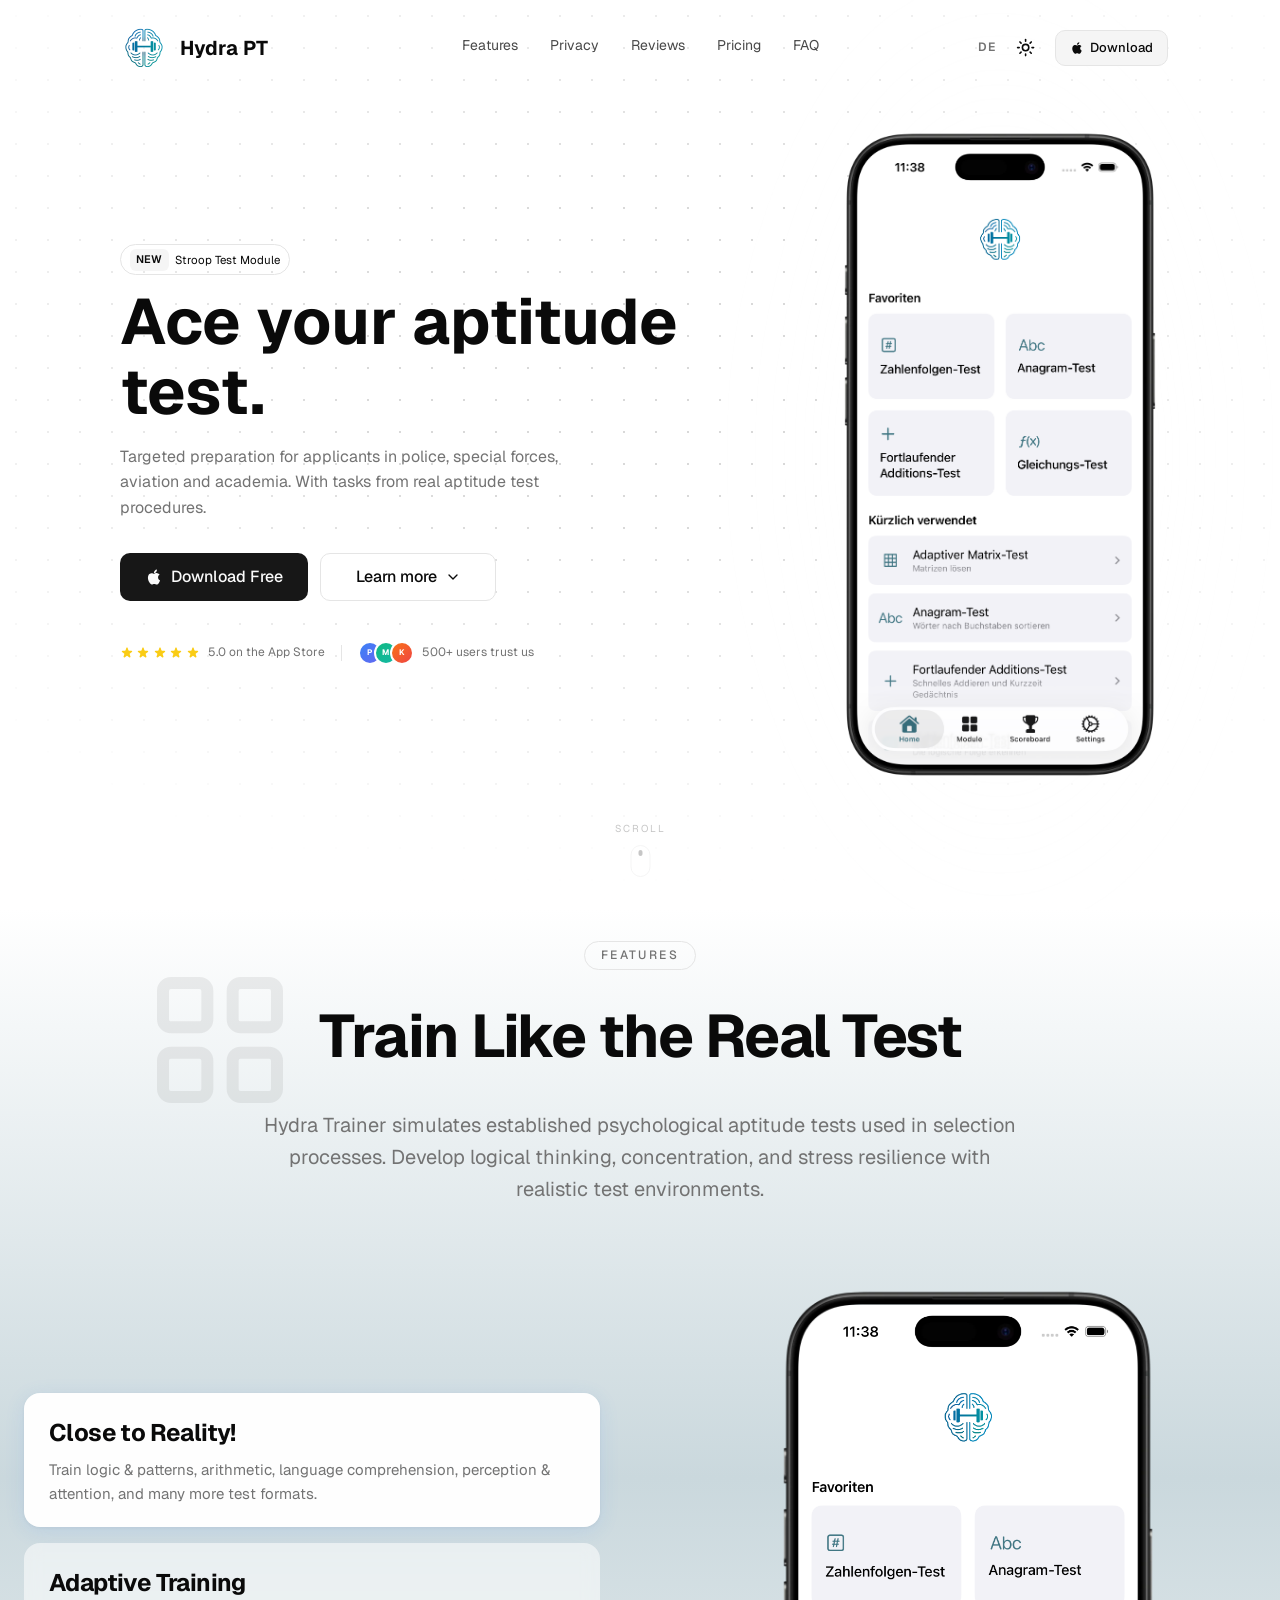
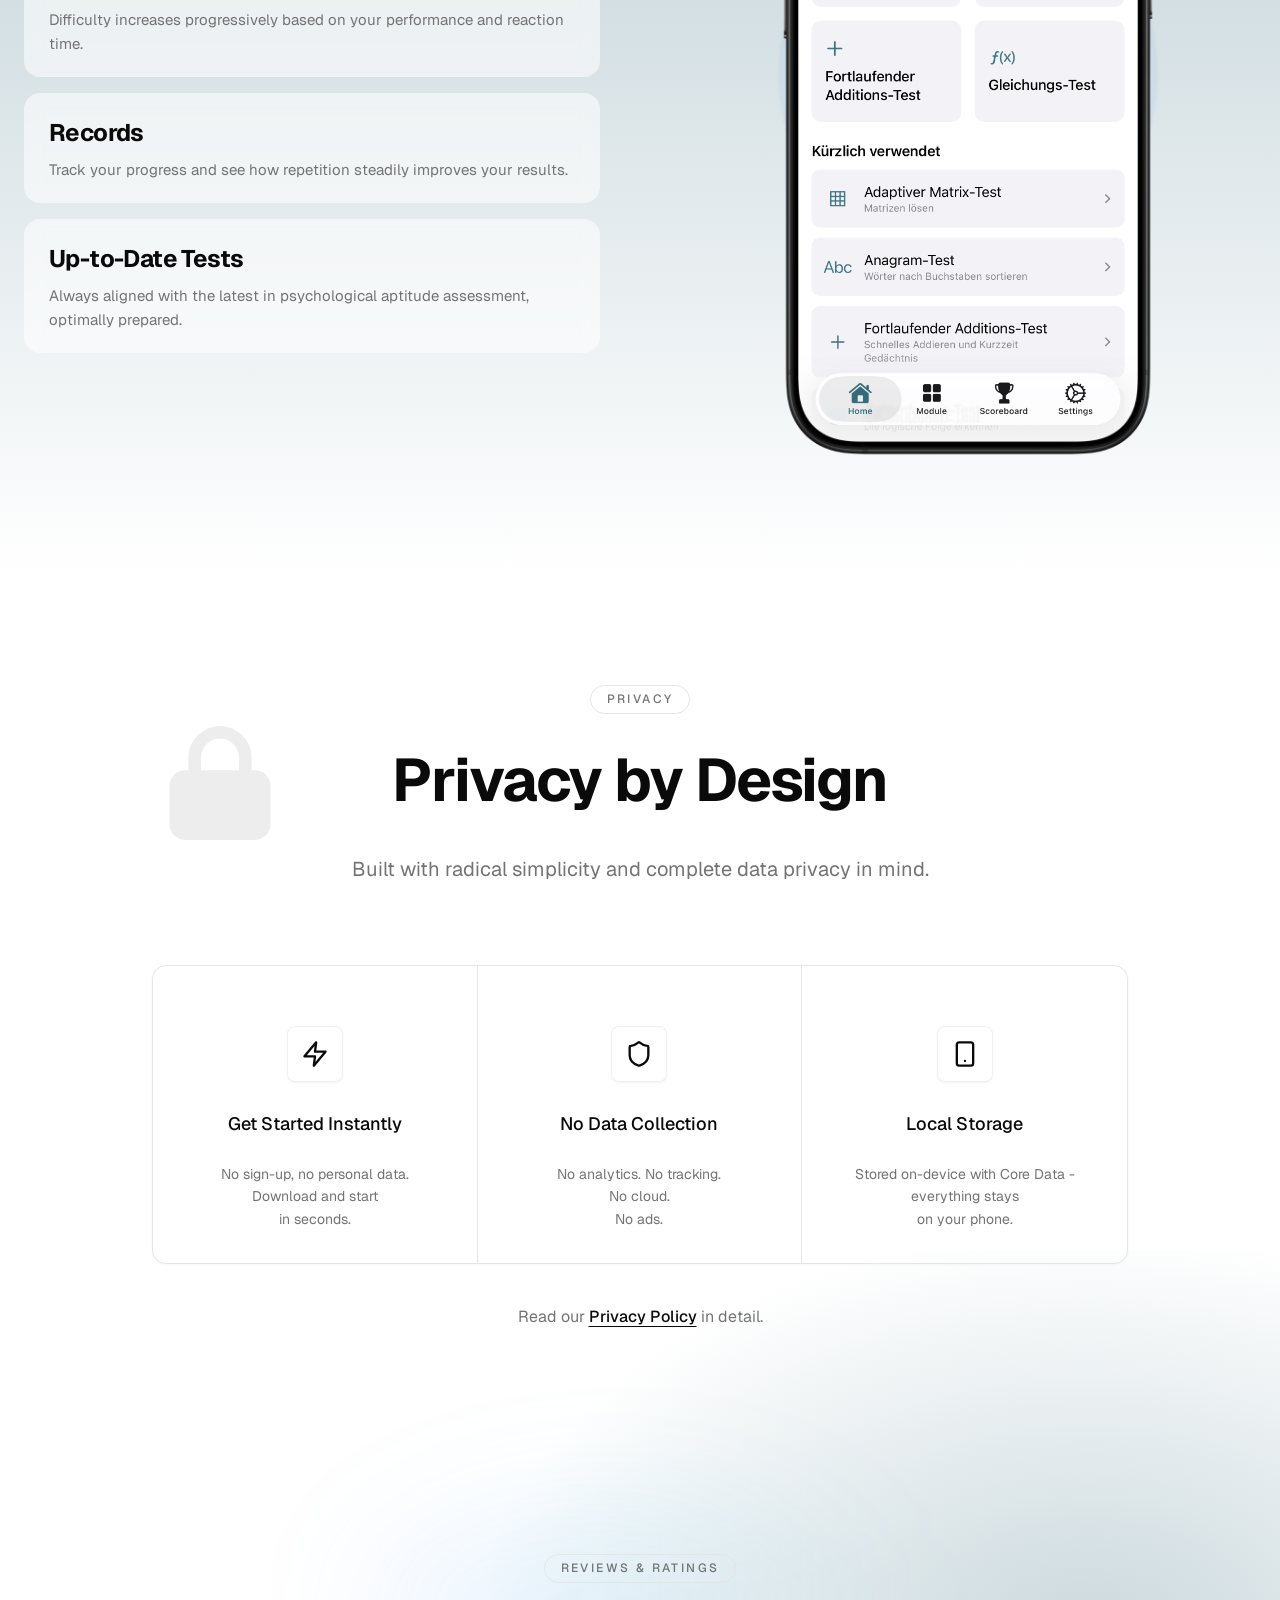
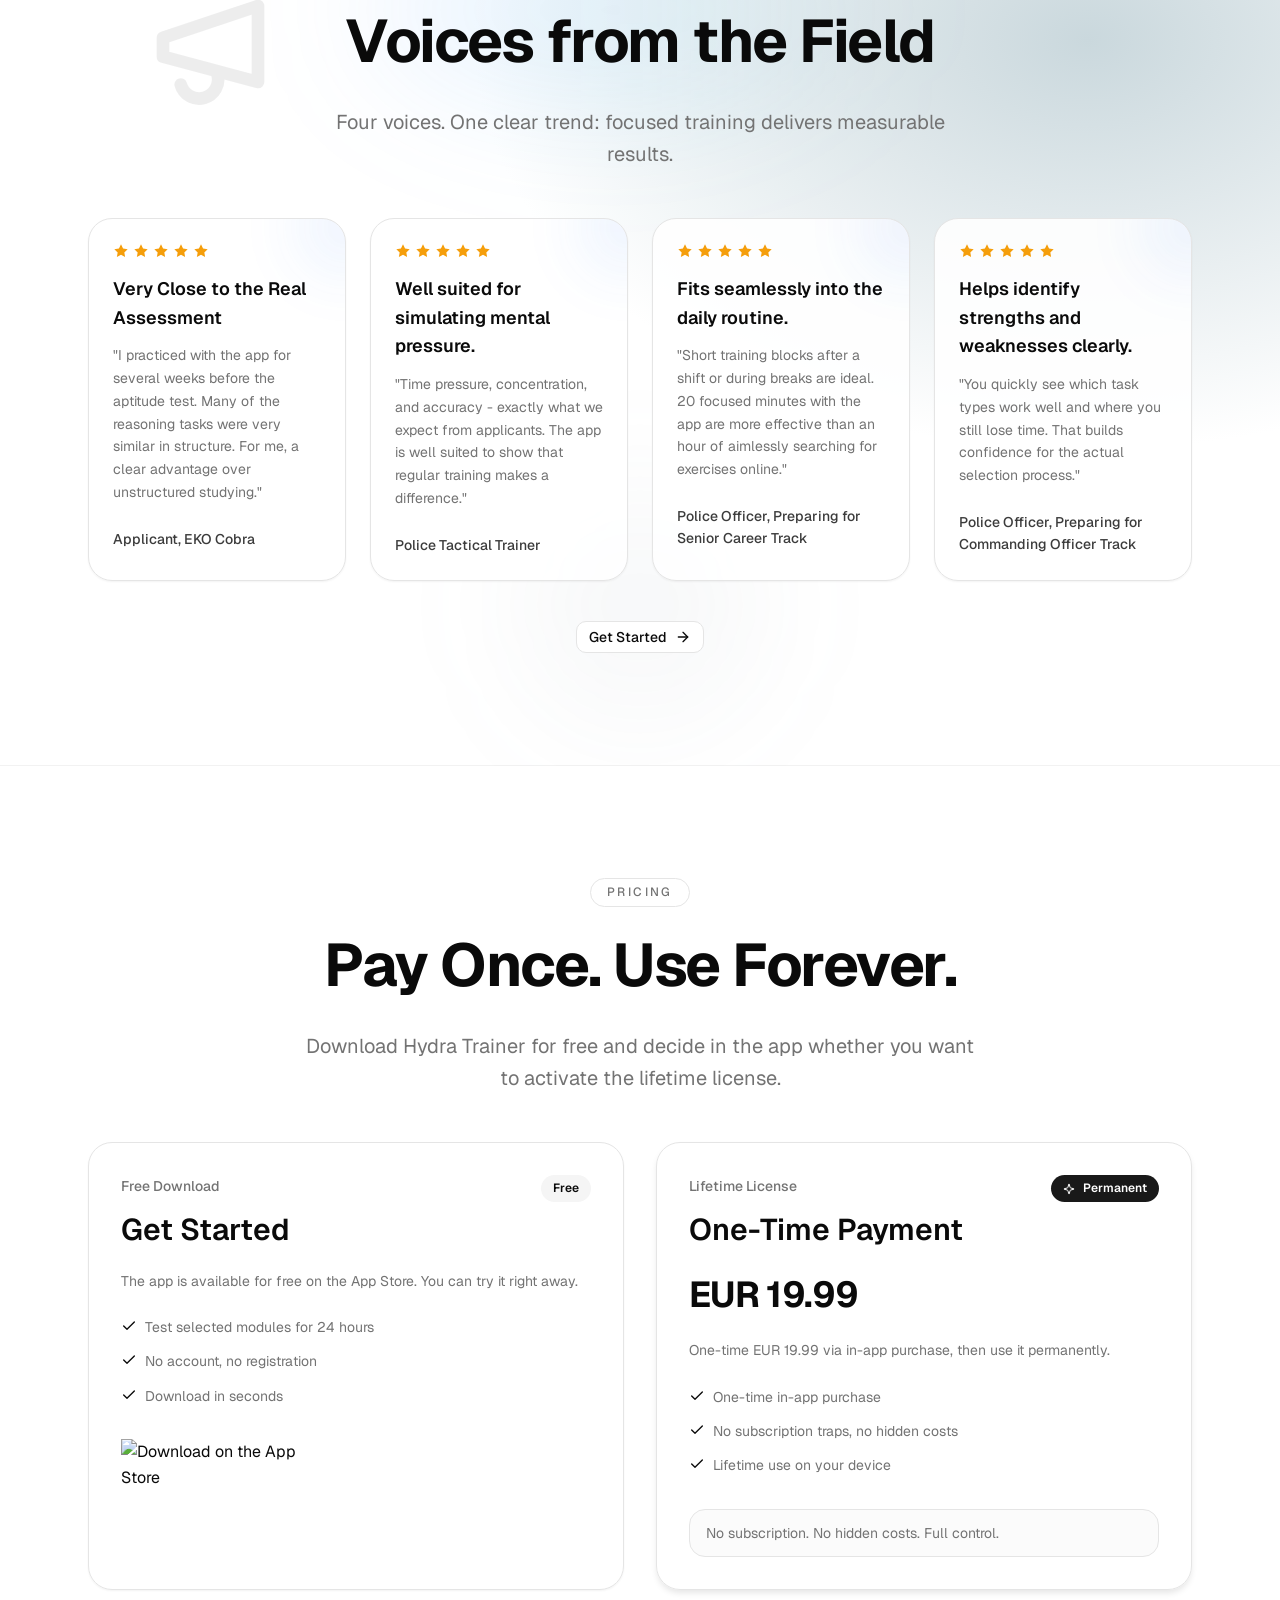
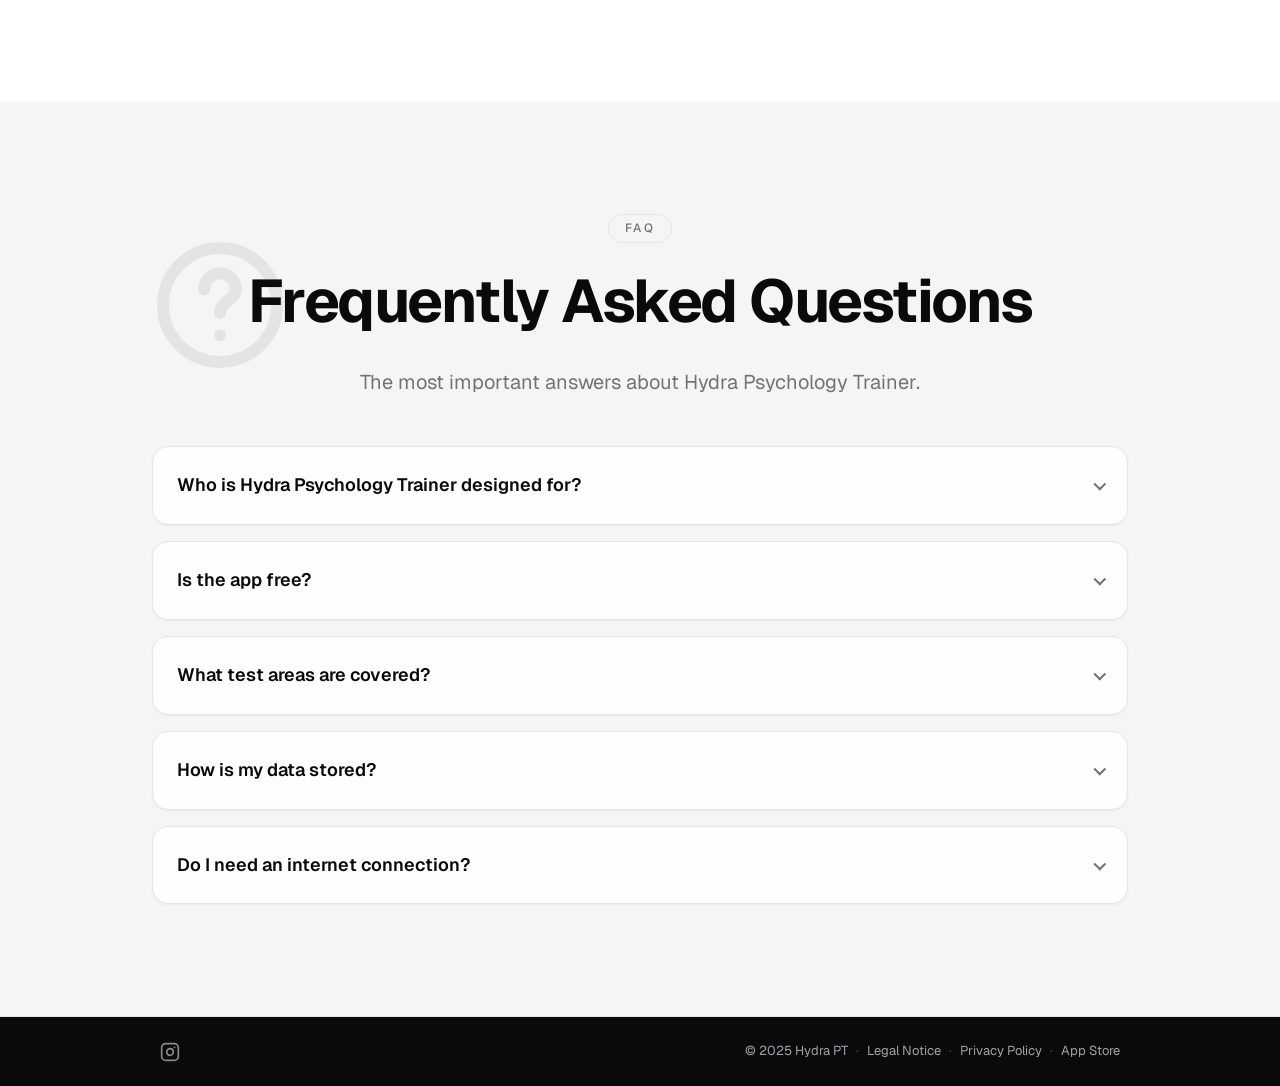
==== commit 1f97e627: "fix: correct spelling of "für" in hero section descriptions for consistency" ====
--- a/index.html
+++ b/index.html
@@ -364,7 +364,7 @@
           <h1 class="hero-title">Bestehe deinen Eignungstest.</h1>
 
           <!-- Subheadline -->
-          <p class="hero-description">Gezielte Vorbereitung fuer Bewerber bei Polizei, Spezialeinheiten, Luftfahrt und Studium. Mit Aufgaben aus realen Aufnahmetestverfahren.</p>
+          <p class="hero-description">Gezielte Vorbereitung für Bewerber bei Polizei, Spezialeinheiten, Luftfahrt und Studium. Mit Aufgaben aus realen Aufnahmetestverfahren.</p>
 
           <!-- CTAs -->
           <div class="hero-ctas">
--- a/styles.css
+++ b/styles.css
@@ -350,21 +350,21 @@
 .hero-bg-mesh::before {
   content: '';
   position: absolute;
-  top: -40%;
-  left: -20%;
+  top: -20%;
+  right: -30%;
   width: 80%;
   height: 80%;
-  background: radial-gradient(ellipse at center, rgba(59, 130, 246, 0.15) 0%, transparent 70%);
+  background: radial-gradient(ellipse at center, rgba(255, 255, 255, 0.07) 0%, transparent 70%);
   animation: mesh-drift-1 8s ease-in-out infinite;
 }
 .hero-bg-mesh::after {
   content: '';
   position: absolute;
-  bottom: -30%;
-  right: -20%;
+  top: -40%;
+  left: 20%;
   width: 70%;
   height: 70%;
-  background: radial-gradient(ellipse at center, rgba(139, 92, 246, 0.12) 0%, transparent 70%);
+  background: radial-gradient(ellipse at center, rgba(255, 255, 255, 0.05) 0%, transparent 70%);
   animation: mesh-drift-2 10s ease-in-out infinite;
 }
 @keyframes mesh-drift-1 {
@@ -420,17 +420,18 @@
 }
 .hero-phone-glow {
   position: absolute;
-  width: 120%;
-  height: 120%;
-  top: -10%;
-  left: -10%;
-  background: radial-gradient(ellipse at 50% 50%, rgba(59, 130, 246, 0.2) 0%, rgba(139, 92, 246, 0.1) 40%, transparent 70%);
-  filter: blur(40px);
+  width: 140%;
+  height: 140%;
+  top: -20%;
+  left: -20%;
+  background: radial-gradient(ellipse at 50% 50%, rgba(255, 255, 255, 0.18) 0%, rgba(255, 255, 255, 0.06) 40%, transparent 70%);
+  filter: blur(50px);
   z-index: -1;
   animation: glow-pulse 4s ease-in-out infinite;
-  display: none;
-}
-.dark .hero-phone-glow { display: block; }
+}
+.dark .hero-phone-glow {
+  background: radial-gradient(ellipse at 50% 50%, rgba(255, 255, 255, 0.12) 0%, rgba(255, 255, 255, 0.05) 40%, transparent 70%);
+}
 @keyframes glow-pulse {
   0%, 100% { opacity: 0.4; }
   50% { opacity: 0.8; }
@@ -1741,7 +1742,9 @@
   }
   .hero-title { font-size: clamp(1.75rem, 7vw, 2.5rem); }
   .hero-description { font-size: 1.05rem; max-width: 100%; }
-  .hero-ctas { justify-content: center; flex-direction: column; align-items: center; }
+  .hero-ctas { justify-content: center; flex-direction: column; align-items: stretch; }
+  .hero-cta-primary,
+  .hero-cta-secondary { width: 100%; justify-content: center; }
   .hero-appstore img { height: 48px; }
 
   /* Navbar mobile background */
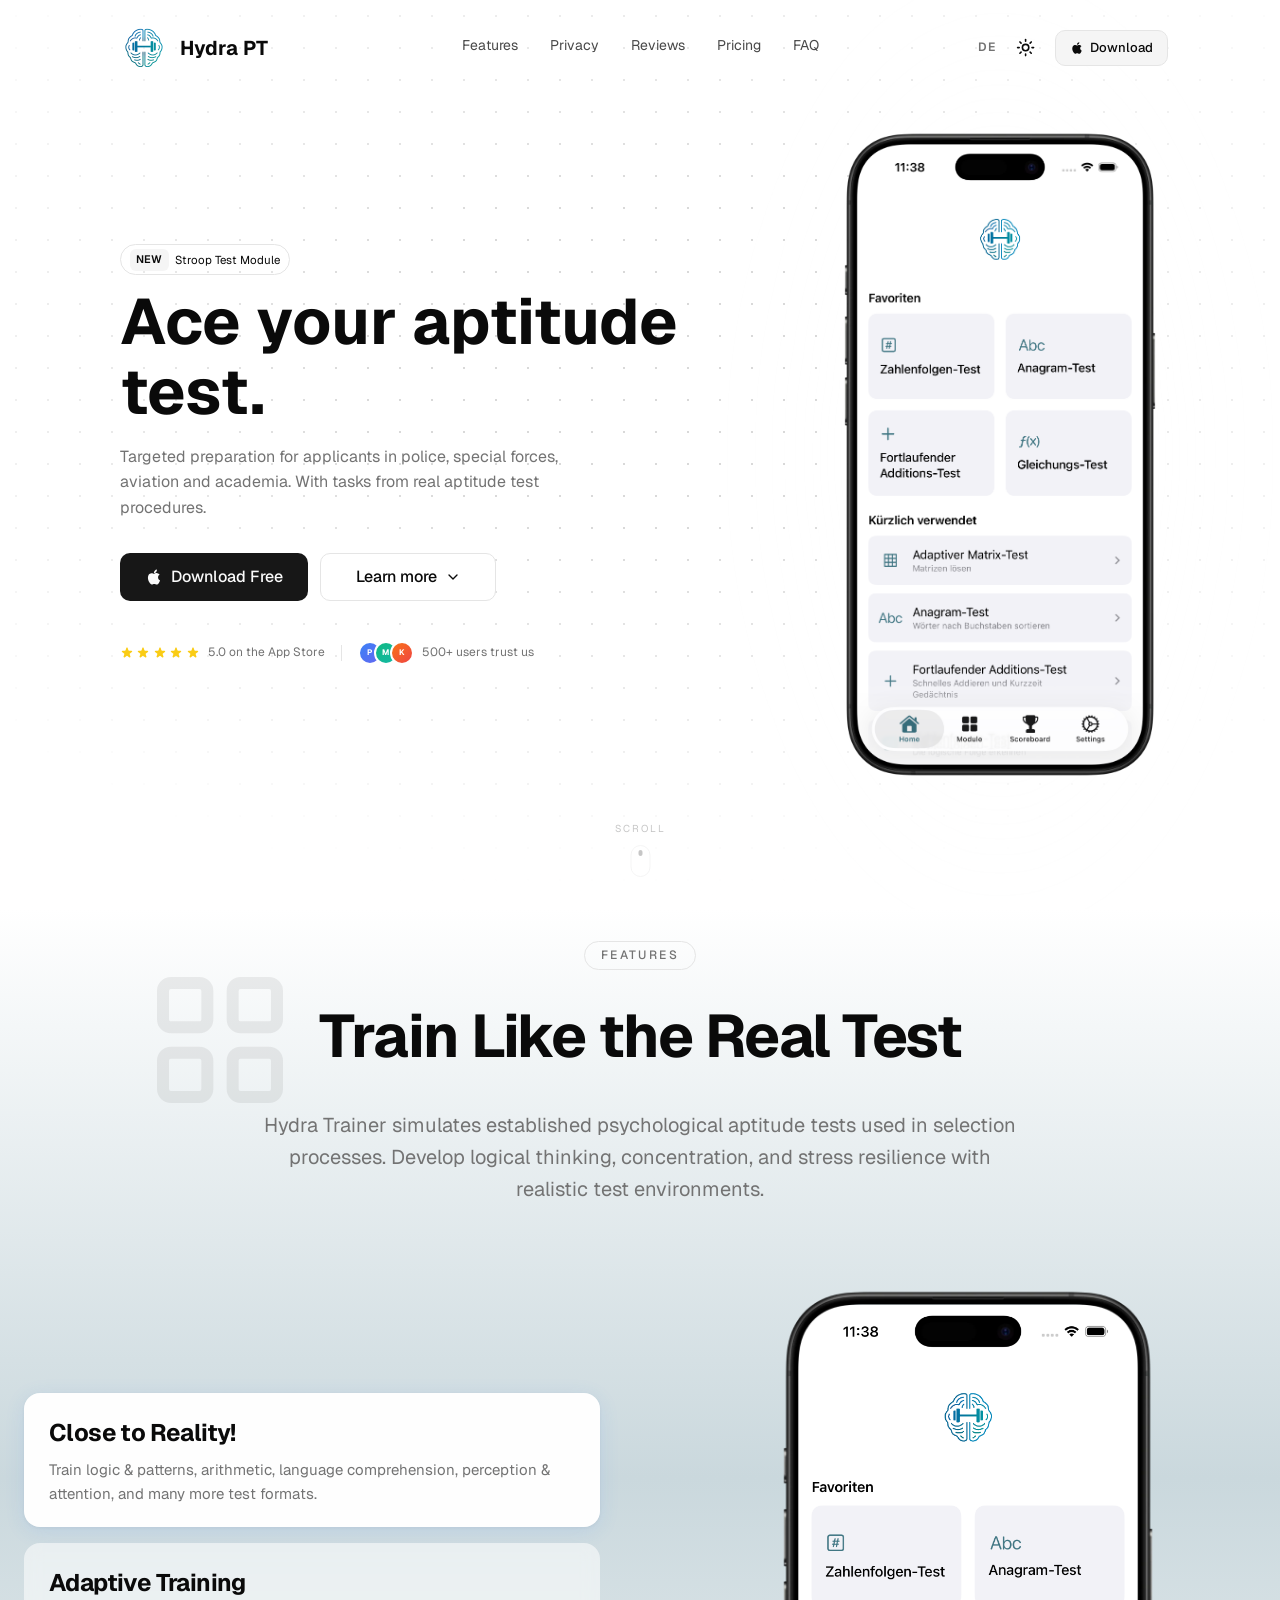
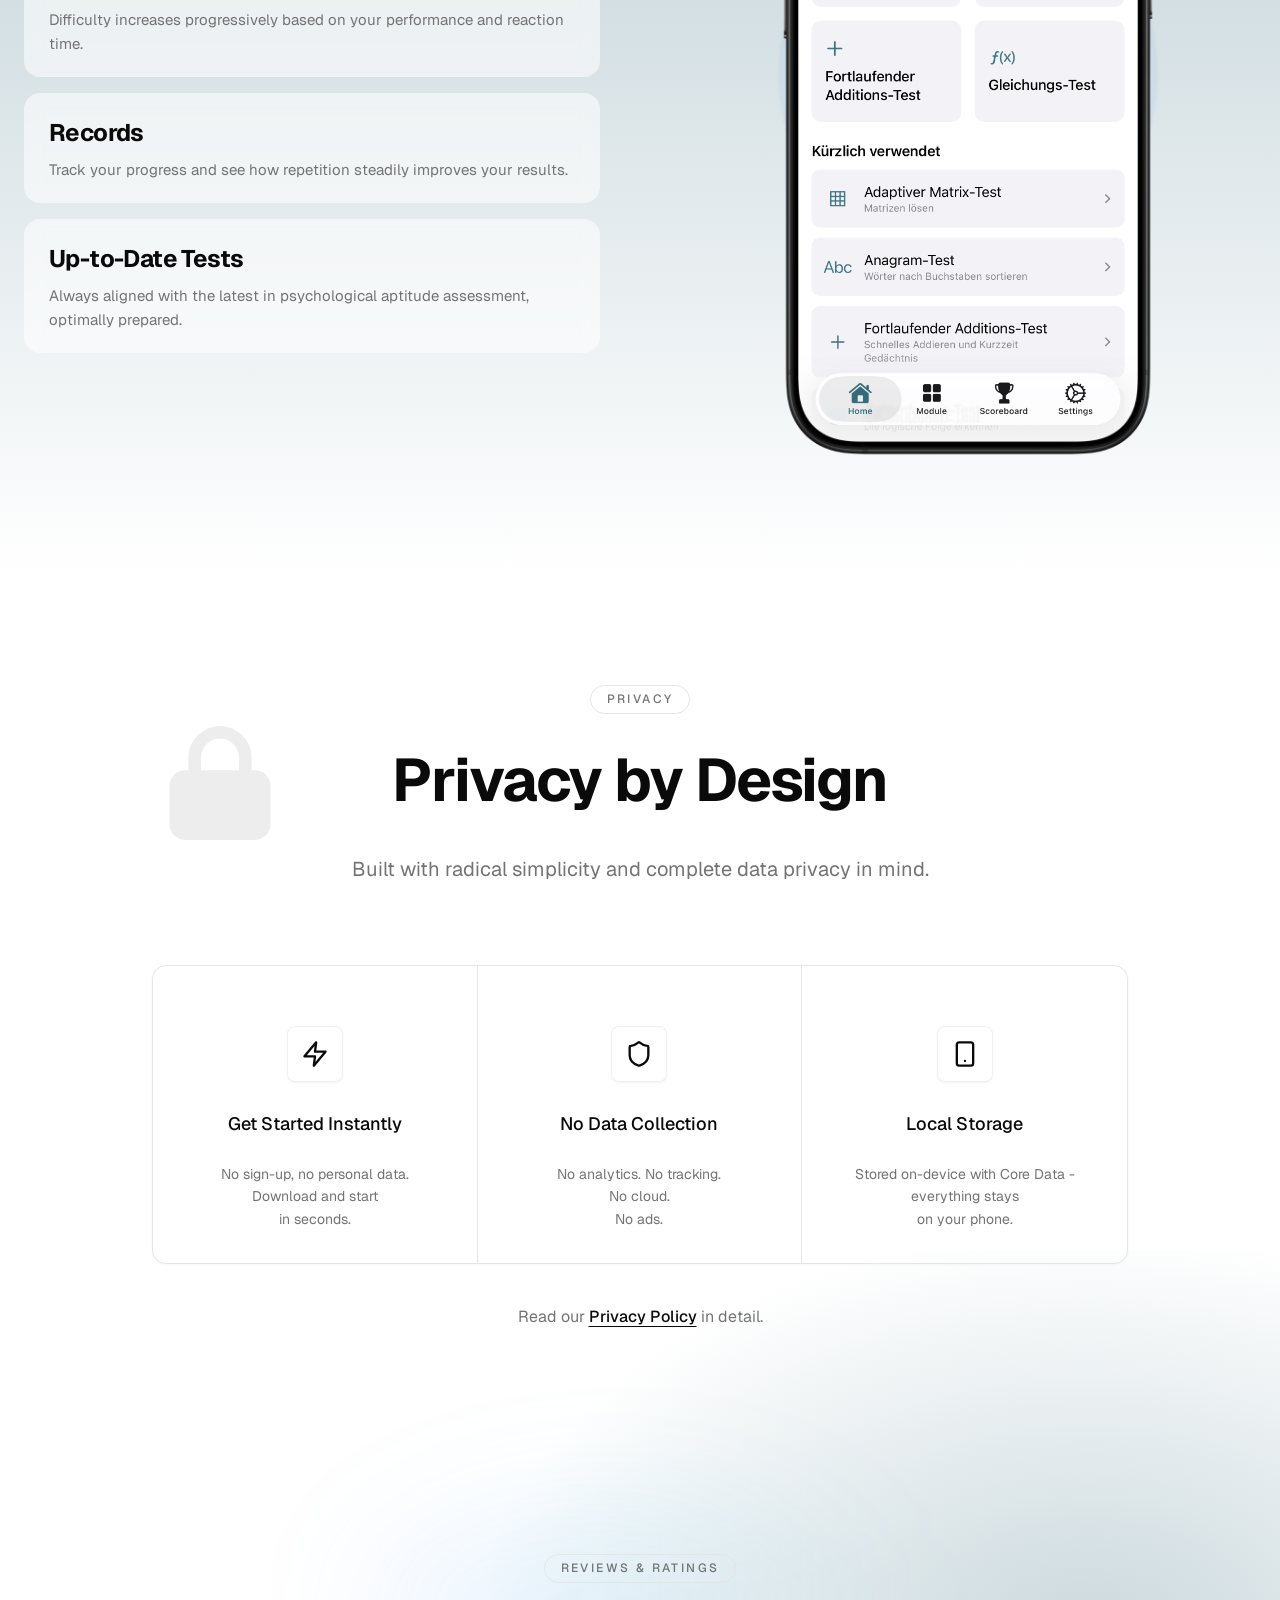
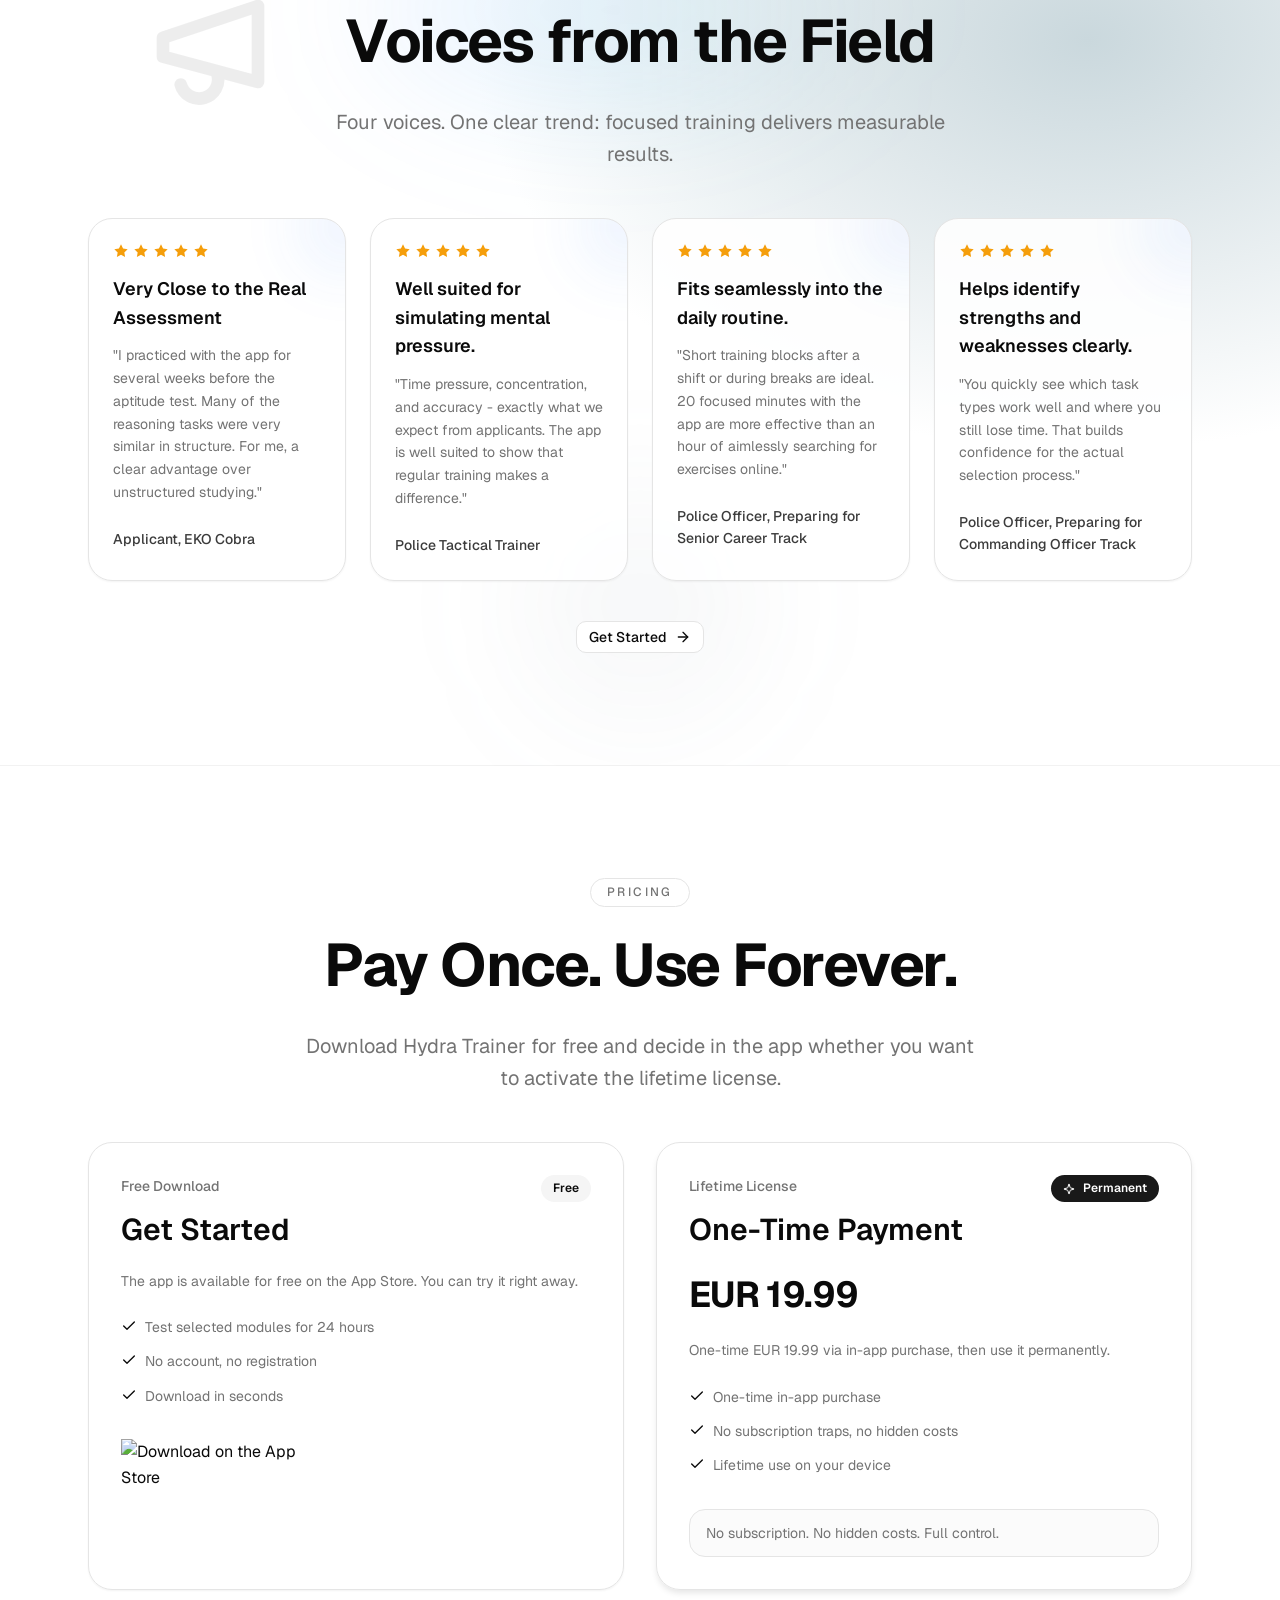
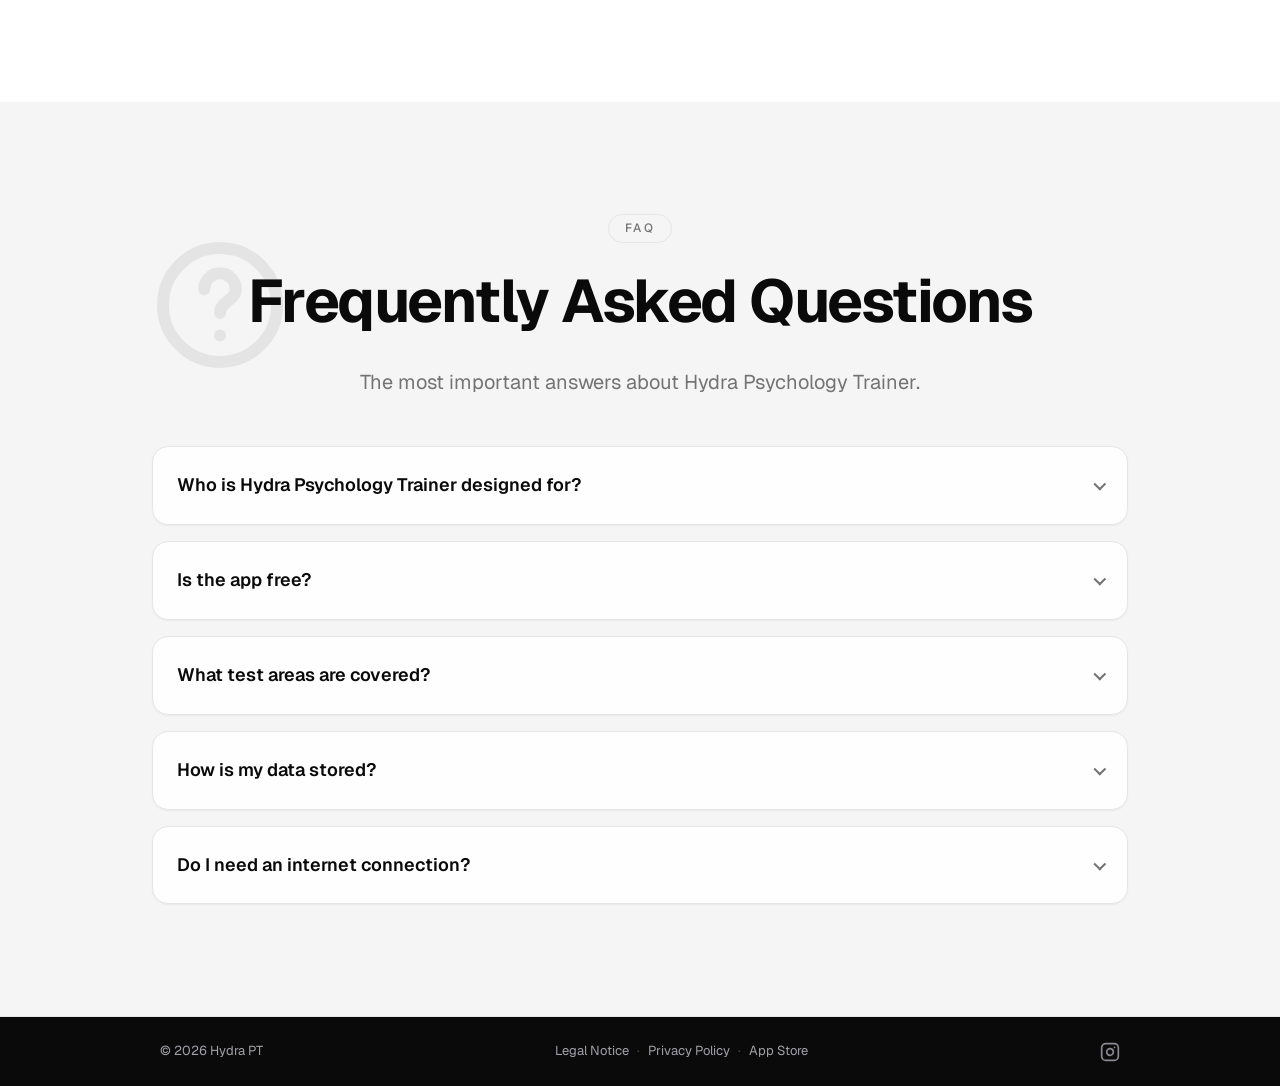
==== commit c589fa0a: "Update footer copyright year to 2026 and adjust footer layout styles" ====
--- a/index.html
+++ b/index.html
@@ -837,18 +837,17 @@
   <footer id="support" class="footer-section">
     <div class="footer-container">
       <div class="footer-content">
-        <a href="https://instagram.com/hydra.pt" class="footer-instagram" target="_blank" rel="noopener noreferrer" aria-label="Instagram">
-          <svg width="20" height="20" aria-hidden="true"><use href="#icon-instagram"/></svg>
-        </a>
+        <span class="footer-copyright">© 2026 Hydra PT</span>
         <div class="footer-links">
-          <span>© 2025 Hydra PT</span>
-          <span class="footer-dot">·</span>
           <a href="impress.html" target="_blank" rel="noopener noreferrer">Impressum</a>
           <span class="footer-dot">·</span>
           <a href="privacy-policy.html" target="_blank" rel="noopener noreferrer">Datenschutz</a>
           <span class="footer-dot">·</span>
           <a href="https://apps.apple.com/at/app/hydra-trainer/id6754796903" target="_blank" rel="noopener noreferrer">App Store</a>
         </div>
+        <a href="https://instagram.com/hydra.pt" class="footer-instagram" target="_blank" rel="noopener noreferrer" aria-label="Instagram">
+          <svg width="20" height="20" aria-hidden="true"><use href="#icon-instagram"/></svg>
+        </a>
       </div>
     </div>
   </footer>
--- a/styles.css
+++ b/styles.css
@@ -1386,28 +1386,30 @@
   padding: 1.5rem 0;
 }
 .dark .footer-section { background: #000; }
-.footer-container { max-width: 64rem; padding: 0 2rem; }
+.footer-container { max-width: 64rem; padding: 0 2rem; margin: 0 auto; }
 .footer-content {
   display: flex;
   align-items: center;
-  justify-content: space-between;
   font-size: 0.8125rem;
   color: #a1a1aa;
 }
+.footer-copyright { flex-shrink: 0; }
+.footer-links {
+  display: flex;
+  flex-wrap: wrap;
+  align-items: center;
+  justify-content: center;
+  flex: 1;
+  gap: 0.5rem;
+}
 .footer-instagram {
   display: flex;
   align-items: center;
+  flex-shrink: 0;
   opacity: 0.85;
   transition: opacity var(--duration-fast);
 }
 .footer-instagram:hover { opacity: 1; }
-.footer-links {
-  display: flex;
-  flex-wrap: wrap;
-  align-items: center;
-  justify-content: center;
-  gap: 0.5rem;
-}
 .footer-dot { color: #a1a1aa; opacity: 0.4; }
 .footer-content a { color: #a1a1aa; transition: color var(--duration-fast); }
 .footer-content a:hover { color: #f4f4f5; }
@@ -1792,7 +1794,15 @@
   .faq-item summary { font-size: 1rem; }
   .faq-item p { font-size: 0.9375rem; }
 
-  .footer-section { padding: 1.25rem 0; }
+  .footer-section { padding: 1.5rem 0; }
+  .footer-content {
+    flex-direction: column;
+    gap: 0.75rem;
+    text-align: center;
+  }
+  .footer-copyright { margin-right: 0; }
+  .footer-links { flex: none; }
+  .footer-dot { display: none; }
 }
 
 /* ---------- Legal Pages (Privacy Policy, Impress) ---------- */
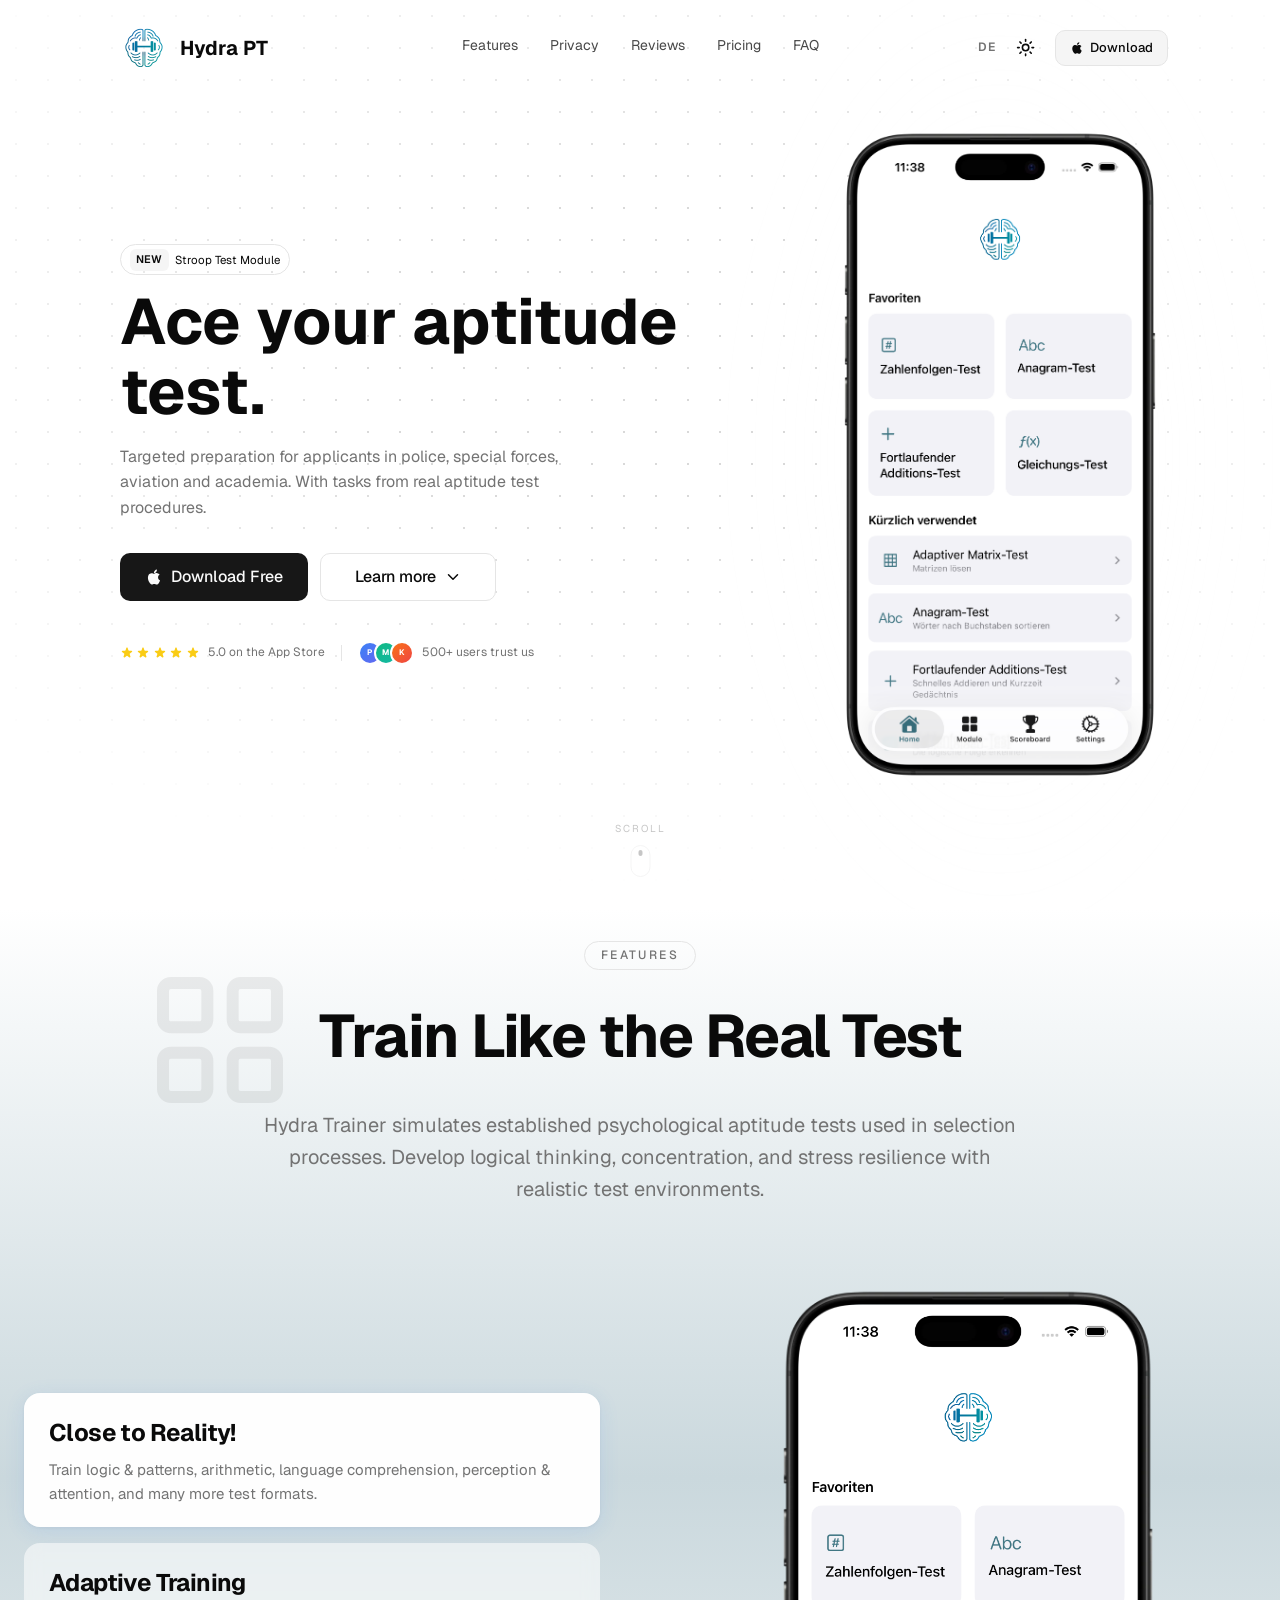
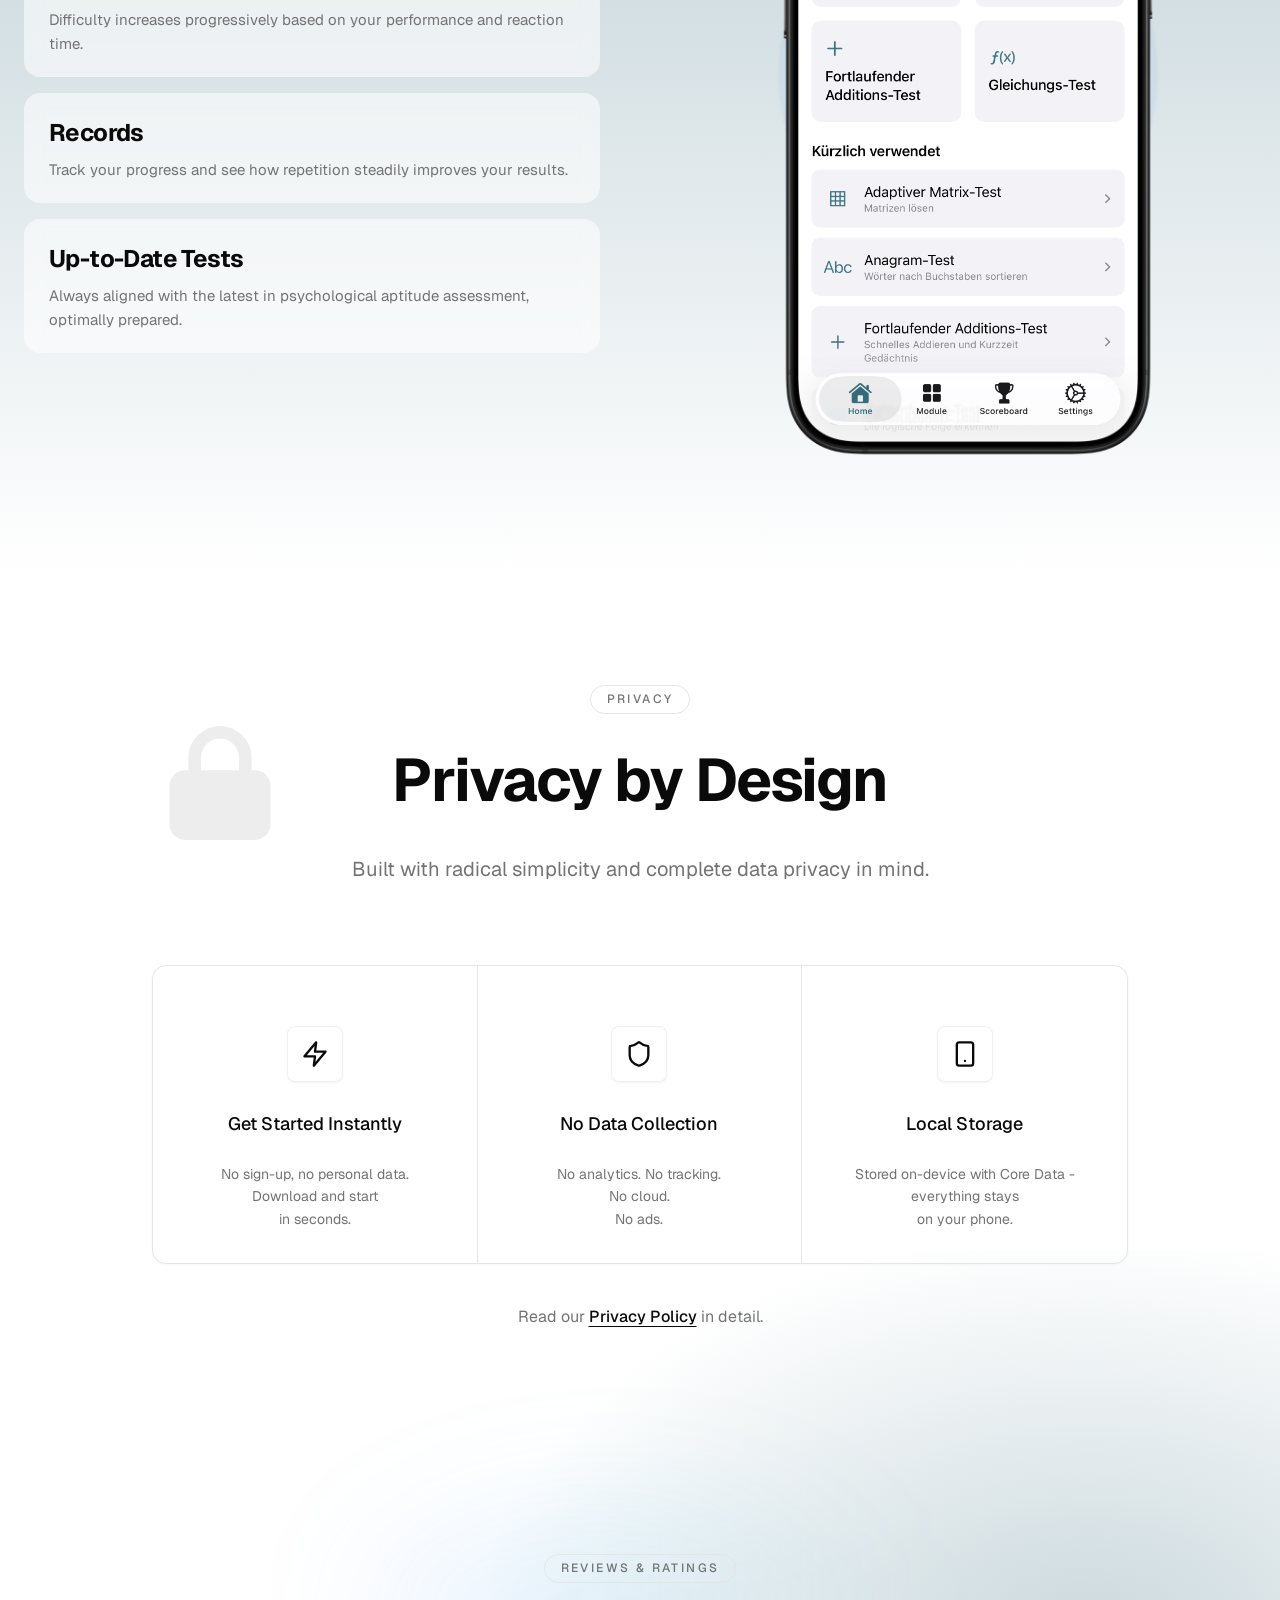
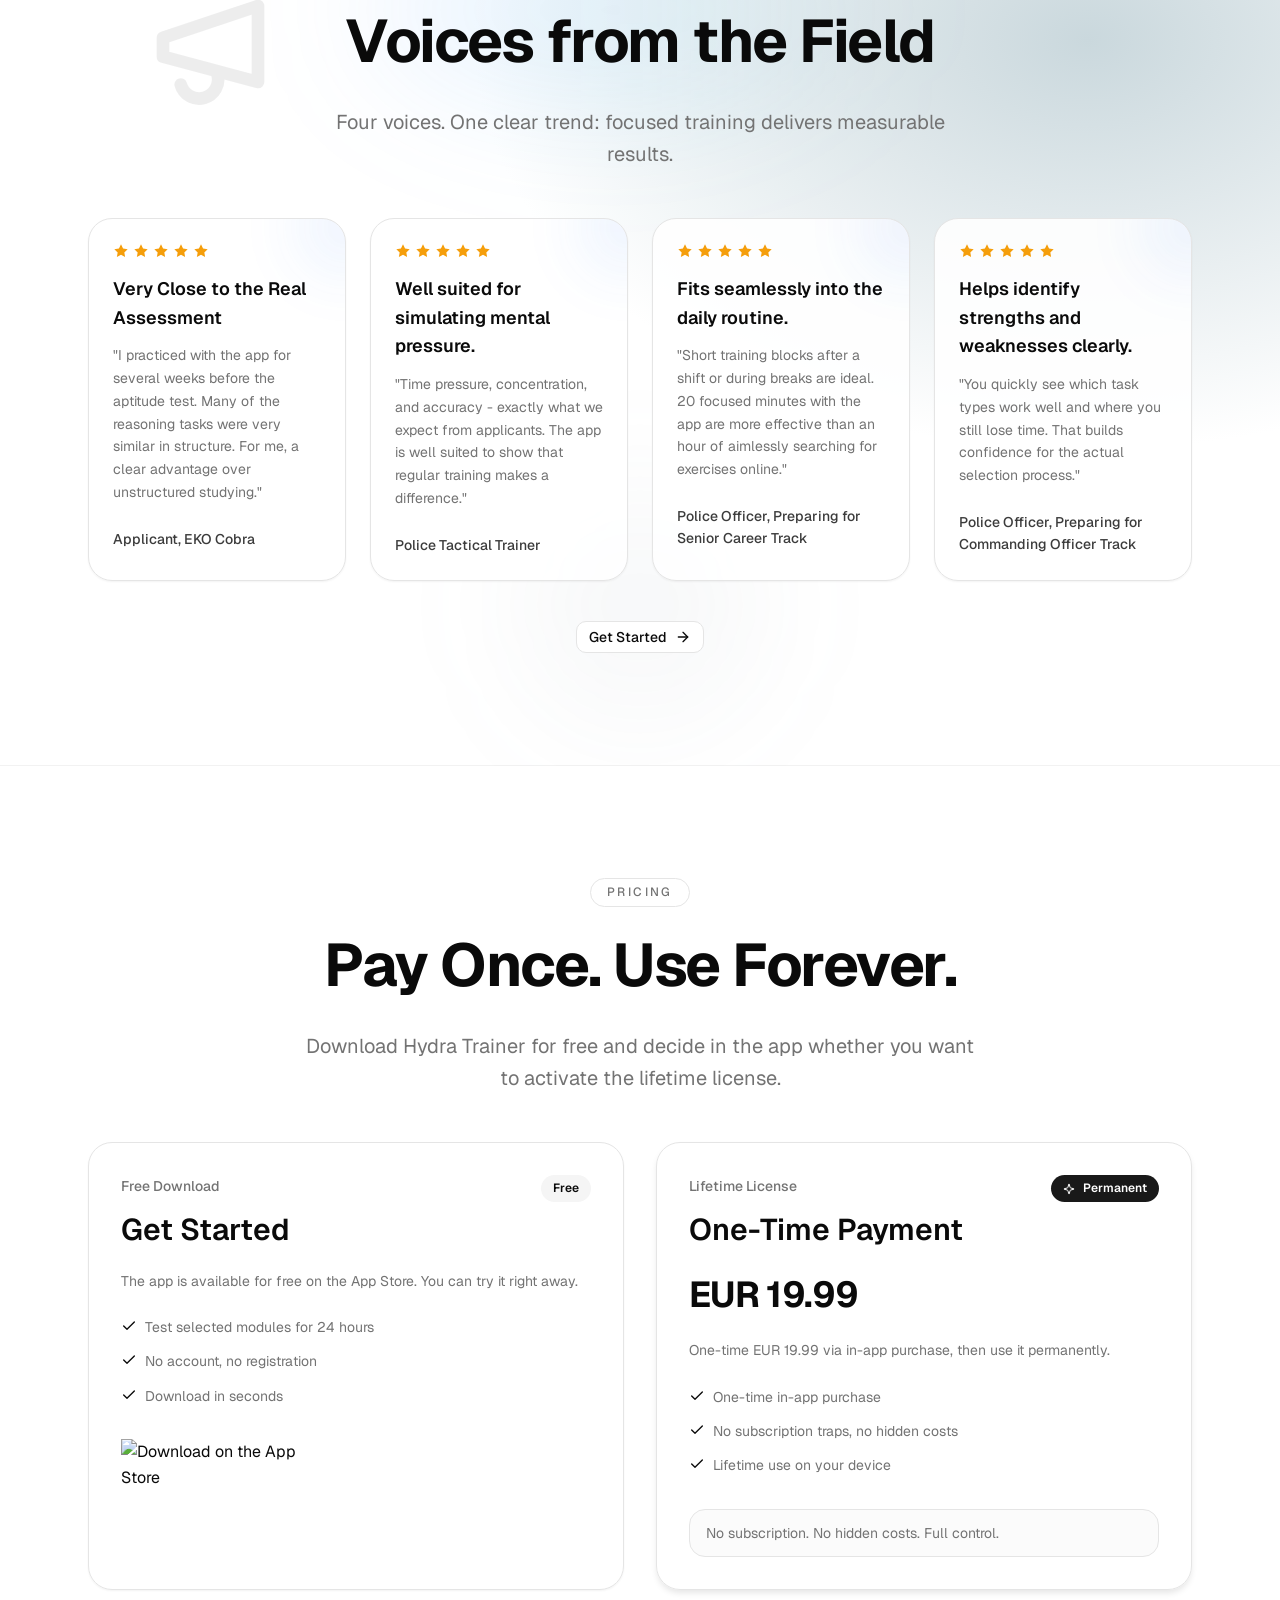
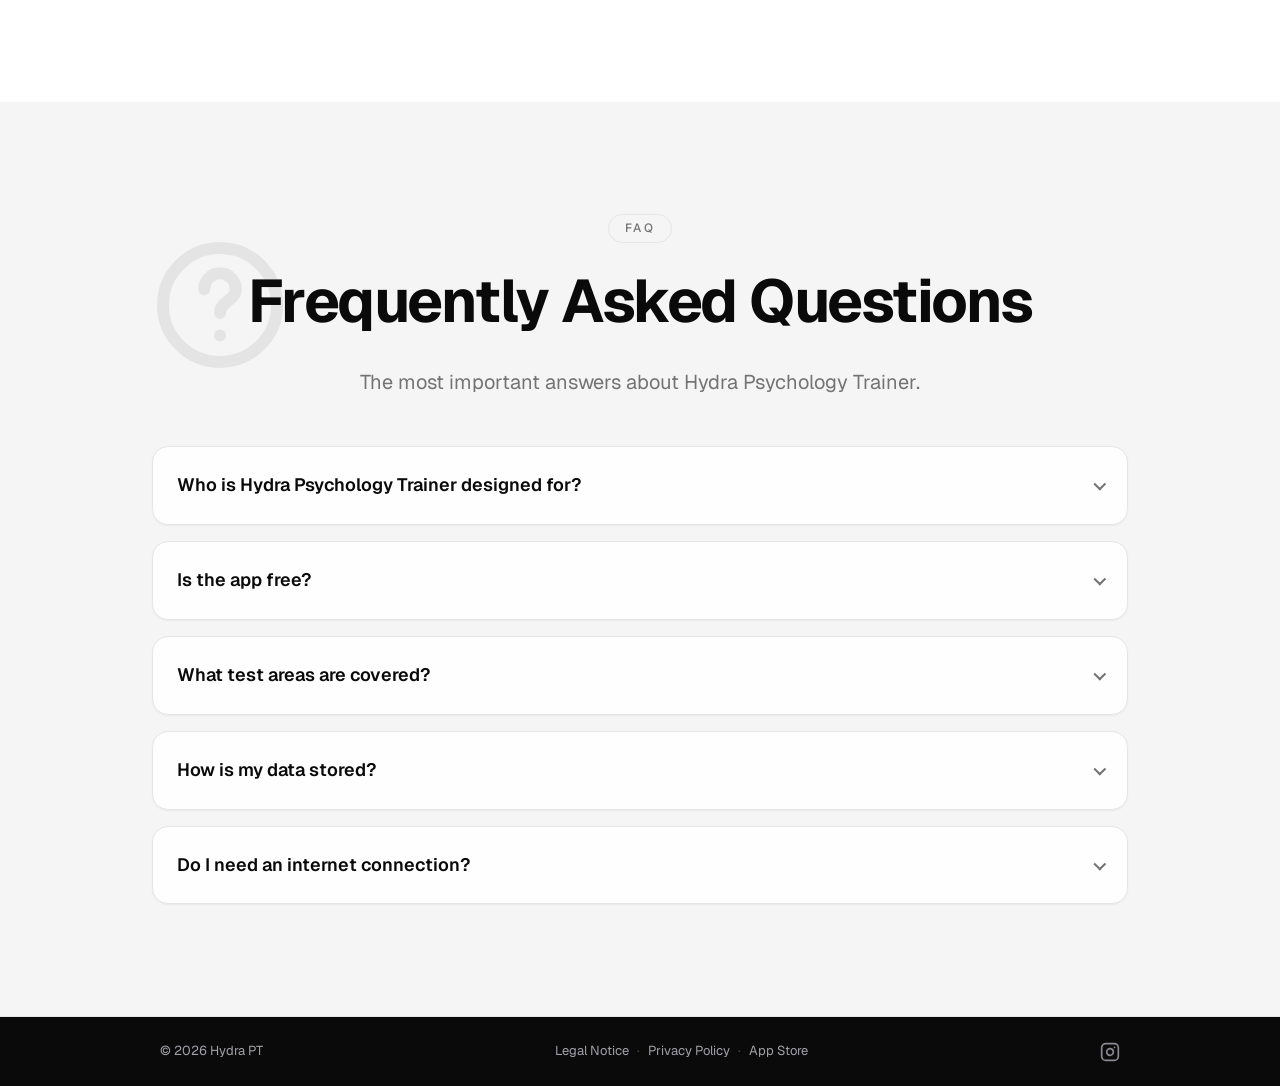
==== commit a68bd8bf: "refactor: update mobile navigation and download button styles for improved usability" ====
--- a/index.html
+++ b/index.html
@@ -316,21 +316,19 @@
               <li><a href="#pricing">Preis</a></li>
               <li><a href="#faq">FAQ</a></li>
             </ul>
-            <div class="nav-mobile-actions">
-              <div class="nav-mobile-bottom">
-                <a href="en/index.html" class="lang-toggle" aria-label="English version">
-                  <span>EN</span>
-                </a>
-                <button class="theme-toggle" aria-label="Toggle theme">
-                  <svg class="sun" width="18" height="18"><use href="#icon-sun"/></svg>
-                  <svg class="moon" width="18" height="18"><use href="#icon-moon"/></svg>
-                </button>
-              </div>
-              <a href="https://apps.apple.com/at/app/hydra-trainer/id6754796903" target="_blank" rel="noopener noreferrer"
-                 class="nav-app-badge" style="margin-top: 0.5rem;">
-                <svg width="14" height="14" viewBox="0 0 24 24" fill="currentColor"><path d="M18.71 19.5c-.83 1.24-1.71 2.45-3.05 2.47-1.34.03-1.77-.79-3.29-.79-1.53 0-2 .77-3.27.82-1.31.05-2.3-1.32-3.14-2.53C4.25 17 2.94 12.45 4.7 9.39c.87-1.52 2.43-2.48 4.12-2.51 1.28-.02 2.5.87 3.29.87.78 0 2.26-1.07 3.8-.91.65.03 2.47.26 3.64 1.98-.09.06-2.17 1.28-2.15 3.81.03 3.02 2.65 4.03 2.68 4.04-.03.07-.42 1.44-1.38 2.83M13 3.5c.73-.83 1.94-1.46 2.94-1.5.13 1.17-.34 2.35-1.04 3.19-.69.85-1.83 1.51-2.95 1.42-.15-1.15.41-2.35 1.05-3.11z"/></svg>
-                <span>Download</span>
+            <a href="https://apps.apple.com/at/app/hydra-trainer/id6754796903" target="_blank" rel="noopener noreferrer"
+               class="mobile-download-btn">
+              <svg width="18" height="18" viewBox="0 0 24 24" fill="currentColor"><path d="M18.71 19.5c-.83 1.24-1.71 2.45-3.05 2.47-1.34.03-1.77-.79-3.29-.79-1.53 0-2 .77-3.27.82-1.31.05-2.3-1.32-3.14-2.53C4.25 17 2.94 12.45 4.7 9.39c.87-1.52 2.43-2.48 4.12-2.51 1.28-.02 2.5.87 3.29.87.78 0 2.26-1.07 3.8-.91.65.03 2.47.26 3.64 1.98-.09.06-2.17 1.28-2.15 3.81.03 3.02 2.65 4.03 2.68 4.04-.03.07-.42 1.44-1.38 2.83M13 3.5c.73-.83 1.94-1.46 2.94-1.5.13 1.17-.34 2.35-1.04 3.19-.69.85-1.83 1.51-2.95 1.42-.15-1.15.41-2.35 1.05-3.11z"/></svg>
+              <span>Download</span>
+            </a>
+            <div class="nav-mobile-bottom">
+              <a href="en/index.html" class="lang-toggle" aria-label="English version">
+                <span>EN</span>
               </a>
+              <button class="theme-toggle" aria-label="Toggle theme">
+                <svg class="sun" width="18" height="18"><use href="#icon-sun"/></svg>
+                <svg class="moon" width="18" height="18"><use href="#icon-moon"/></svg>
+              </button>
             </div>
           </div>
         </div>
@@ -374,7 +372,7 @@
             </a>
             <a href="#features" class="btn btn-outline hero-cta-secondary">
               <span>Mehr erfahren</span>
-              <svg width="16" height="16" viewBox="0 0 24 24" fill="none" stroke="currentColor" stroke-width="2" stroke-linecap="round" stroke-linejoin="round"><path d="m6 9 6 6 6-6"/></svg>
+              <svg width="18" height="18" viewBox="0 0 24 24" fill="none" stroke="currentColor" stroke-width="2" stroke-linecap="round" stroke-linejoin="round"><path d="m6 9 6 6 6-6"/></svg>
             </a>
           </div>
 
@@ -526,7 +524,7 @@
       <div class="privacy-container">
 
         <div class="section-header privacy-header stagger-children">
-          <span class="section-badge anim-hidden fade-up">Privacy</span>
+          <span class="section-badge anim-hidden fade-up">Datenschutz</span>
           <div class="section-title-with-icon anim-hidden fade-up">
             <h2 class="h2-gradient-text text-balance">Datenschutz von Anfang an</h2>
           </div>
--- a/styles.css
+++ b/styles.css
@@ -277,8 +277,40 @@
 }
 .nav-mobile-panel a:hover { color: var(--accent-foreground); }
 .nav-mobile-panel a.btn-primary { color: var(--primary-foreground); }
-.nav-mobile-actions { margin-top: 1rem; display: flex; flex-direction: column; gap: 1rem; }
-.nav-mobile-bottom { display: flex; align-items: center; justify-content: center; gap: 1.5rem; }
+
+/* Mobile download CTA */
+.mobile-download-btn {
+  display: inline-flex;
+  align-items: center;
+  justify-content: center;
+  gap: 0.5rem;
+  width: 100%;
+  max-width: 20rem;
+  padding: 0.875rem 2rem;
+  margin-top: 0.5rem;
+  font-size: 1.1rem;
+  font-weight: 500;
+  color: var(--primary-foreground) !important;
+  background: var(--primary);
+  border-radius: var(--radius);
+  transition: opacity var(--duration-fast);
+}
+.mobile-download-btn:hover { opacity: 0.85; }
+
+/* Toggles pinned to bottom */
+.nav-mobile-bottom {
+  position: absolute;
+  bottom: 2.5rem;
+  left: 0;
+  right: 0;
+  display: flex;
+  align-items: center;
+  justify-content: center;
+  gap: 1.5rem;
+  opacity: 0.5;
+  transition: opacity var(--duration-fast);
+}
+.nav-mobile-bottom:hover { opacity: 0.8; }
 .nav-mobile-bottom .btn-icon {
   width: 2.25rem;
   height: 2.25rem;
@@ -535,11 +567,16 @@
   opacity: 0.4;
   color: var(--foreground);
   animation: scrollBounce 2s ease-in-out infinite;
-  transition: opacity 0.2s;
+  transition: opacity 0.5s ease, filter 0.5s ease;
   display: none;
   z-index: 10;
 }
 .hero-scroll-hint:hover { opacity: 0.7; }
+.hero-scroll-hint.hero-scroll-hidden {
+  opacity: 0;
+  filter: blur(8px);
+  pointer-events: none;
+}
 @keyframes scrollBounce {
   0%, 100% { transform: translateX(-50%) translateY(0); }
   50% { transform: translateX(-50%) translateY(6px); }
@@ -1726,7 +1763,7 @@
   }
 
   /* -- Mobile Hero -- */
-  .hero-section { padding: 2rem 1rem; padding-bottom: 6rem; }
+  .hero-section { padding: 5.5rem 1rem 6rem; }
   .hero-container { gap: 2rem; padding: 0 1.5rem; }
   .hero-left {
     text-align: center;
@@ -1754,14 +1791,16 @@
     padding: 0 1rem;
   }
 
-  /* Make navbar non-fixed on mobile */
+  /* Navbar sits over the hero on mobile, transparent */
   nav.main-nav {
-    position: relative;
-    background: var(--background);
+    position: absolute;
+    top: 0;
+    left: 0;
+    background: transparent;
     padding: 0;
   }
   .dark nav.main-nav {
-    background: #000;
+    background: transparent;
   }
 
   /* Shared mobile section sizing */
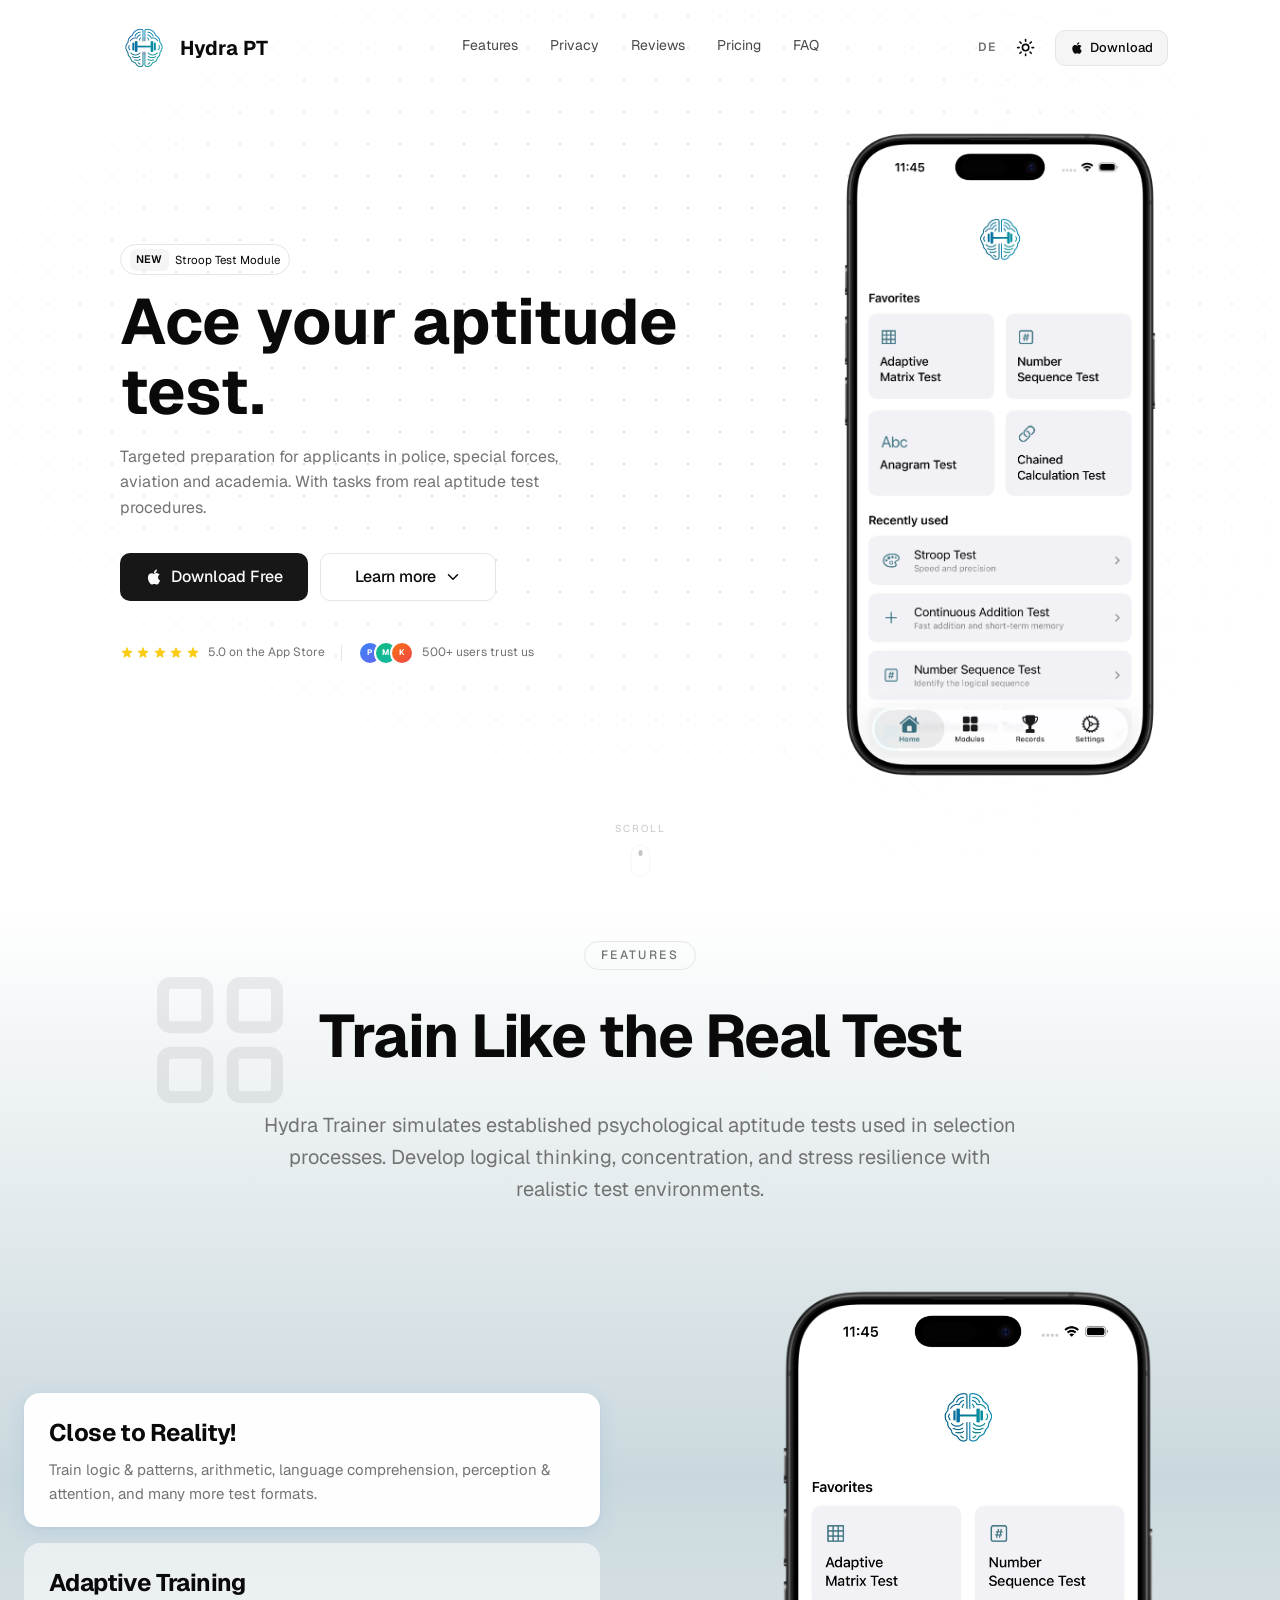
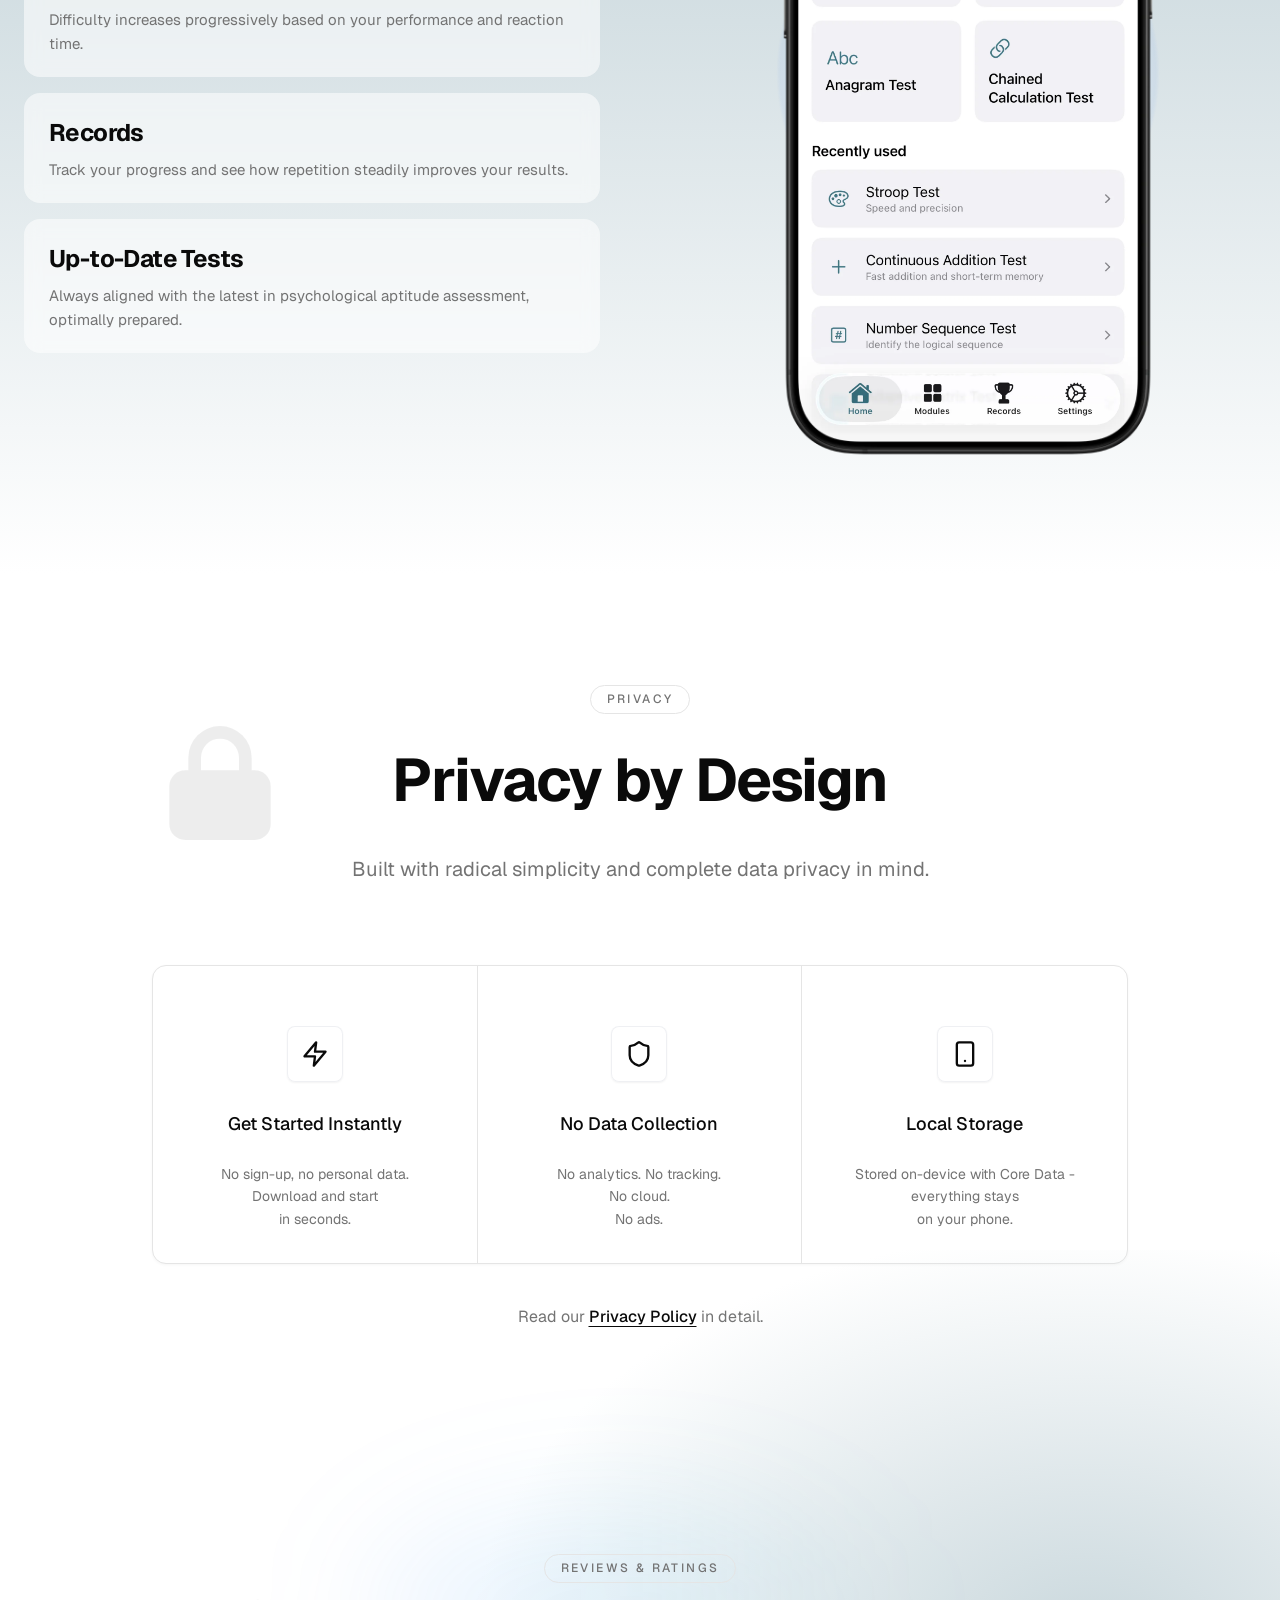
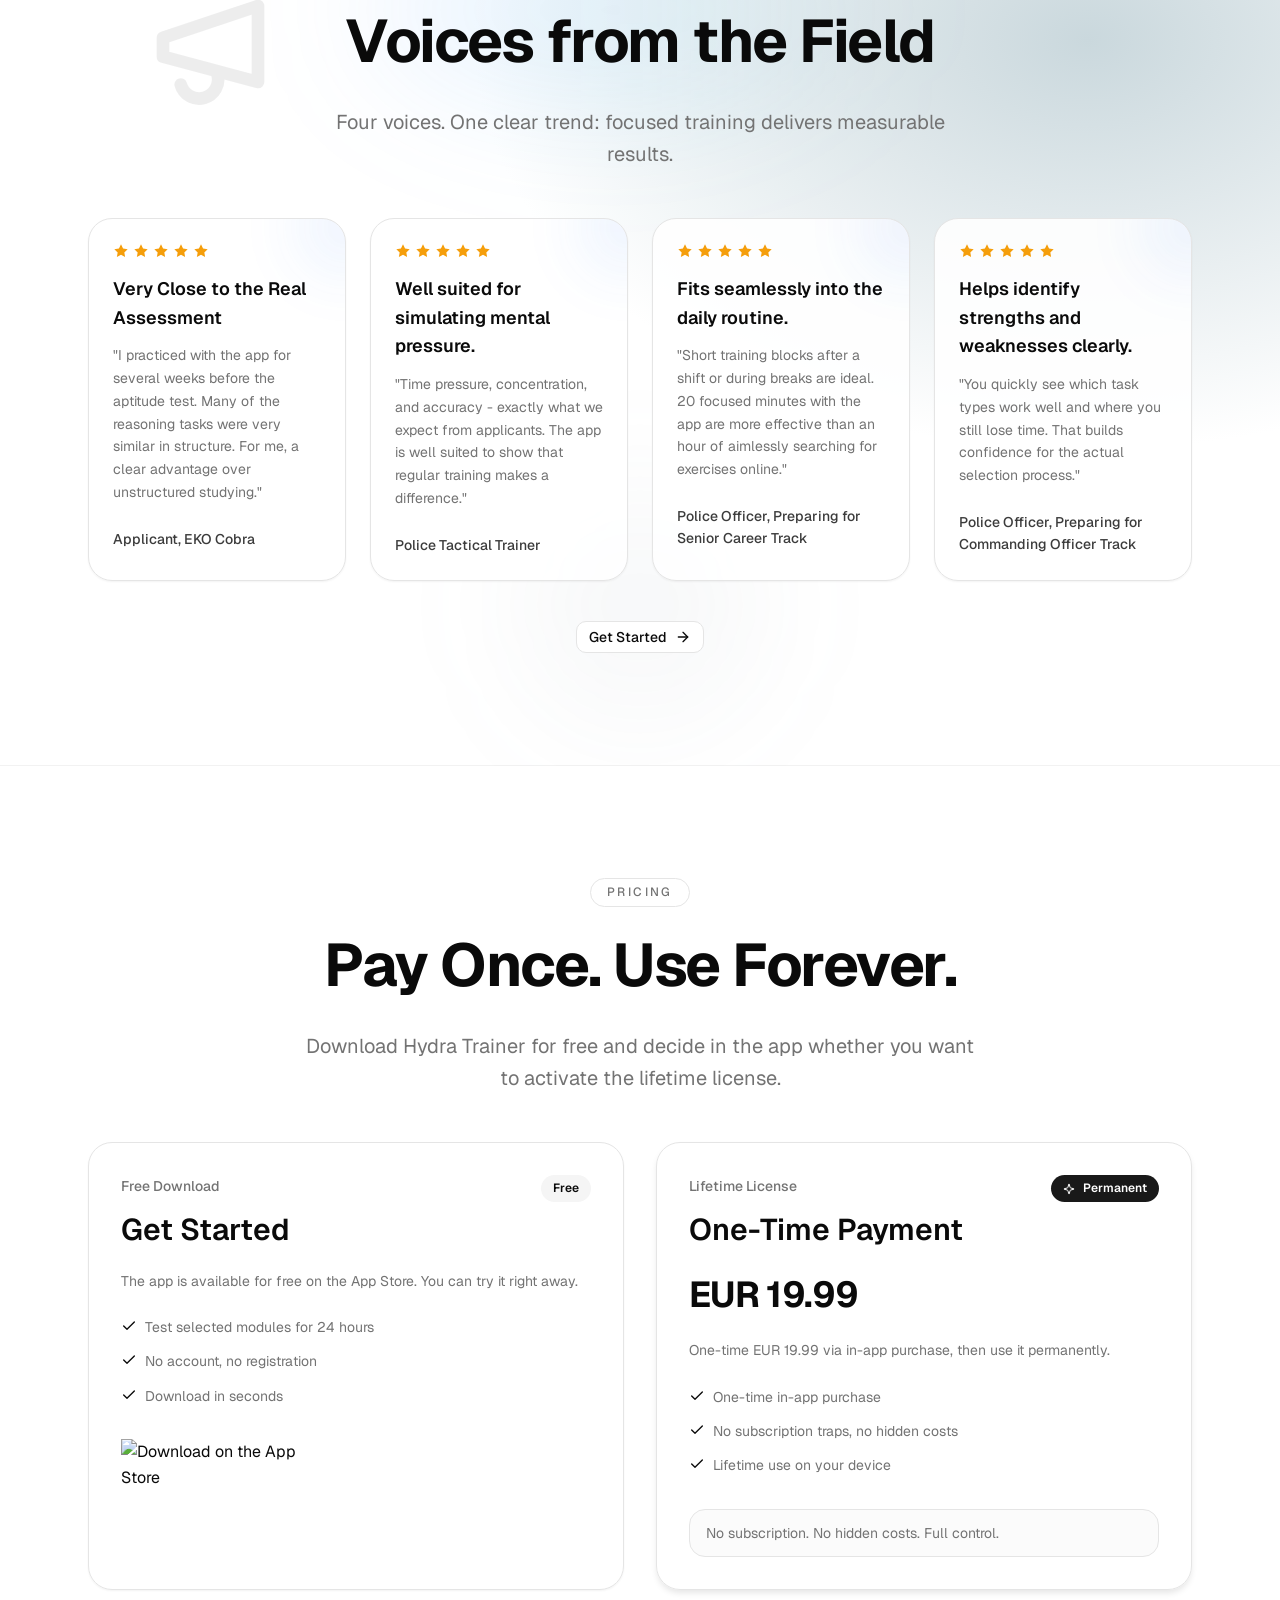
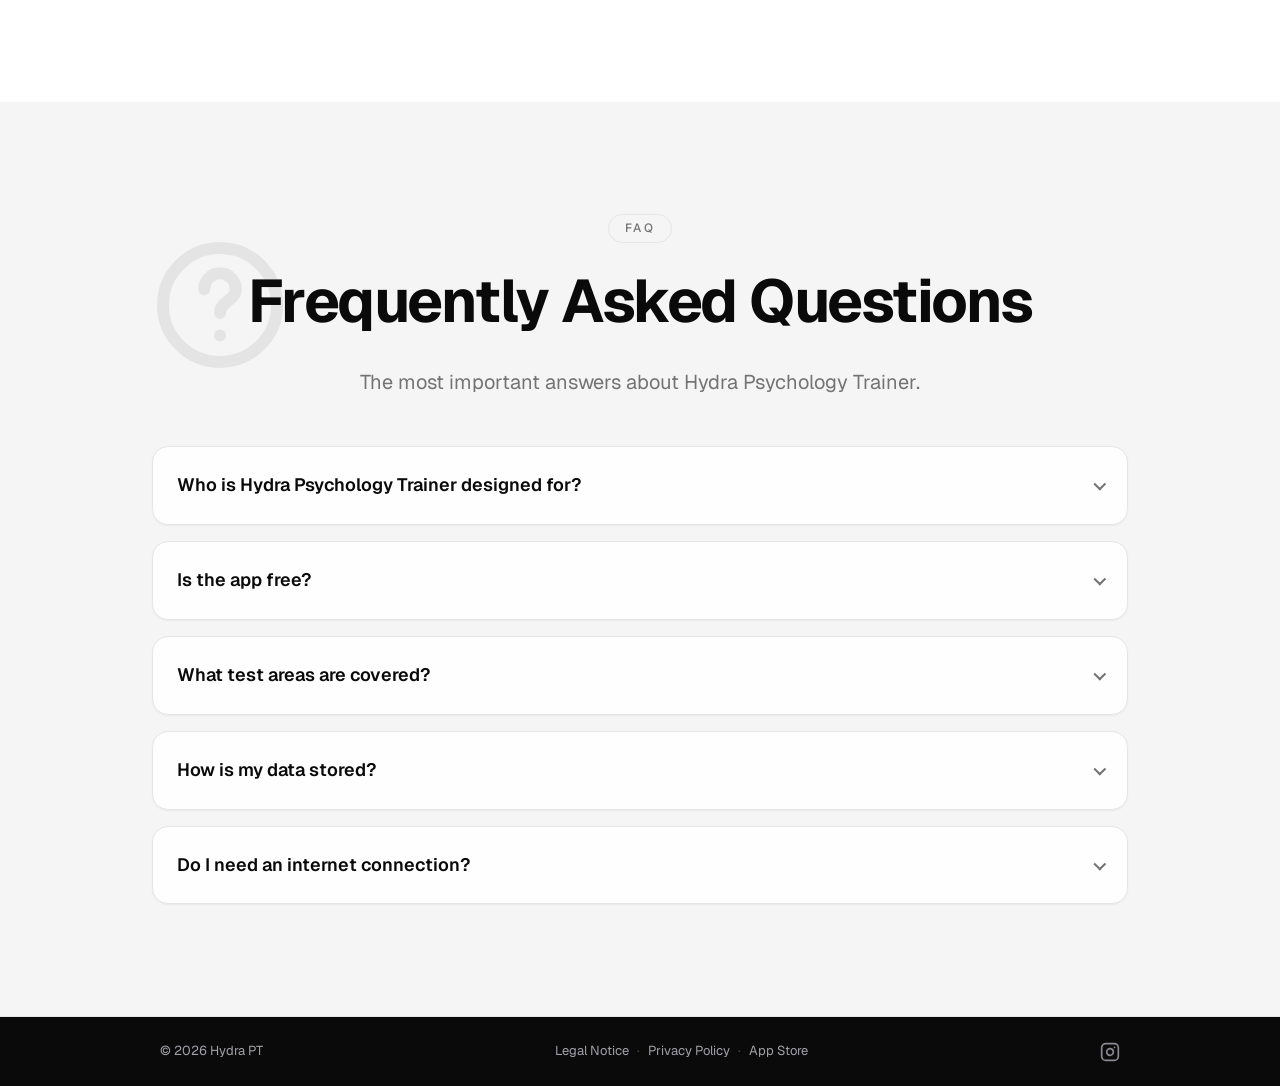
==== commit b0209c33: "screenshot_en" ====
--- a/index.html
+++ b/index.html
@@ -406,7 +406,7 @@
           <div class="hero-phone-wrap">
             <div class="hero-phone-glow"></div>
             <div class="phone-mockup">
-              <div class="screen"><img src="assets/screens/training-overview.webp" alt="Hydra PT App" loading="eager"></div>
+              <div class="screen"><img src="assets/screens/de/training-overview.webp" alt="Hydra PT App" loading="eager"></div>
               <div class="frame"><img src="assets/iphone-frame.webp" alt="" loading="eager"></div>
             </div>
           </div>
@@ -445,45 +445,45 @@
           <!-- Clickable cards column (LEFT) -->
           <div class="features-steps-col stagger-children">
 
-            <div class="feature-step is-active anim-hidden fade-up" data-screen="assets/screens/training-overview.webp">
+            <div class="feature-step is-active anim-hidden fade-up" data-screen="assets/screens/de/training-overview.webp">
               <h3>Nah an der Realität!</h3>
               <p>Trainiere Logik &amp; Muster, Rechenaufgaben, Sprachverständnis, Wahrnehmung &amp; Aufmerksamkeit und viele weitere Testformate.</p>
               <div class="feature-step-mockup">
                 <div class="phone-mockup">
-                  <div class="screen"><img src="assets/screens/training-overview.webp" alt="Training Overview" loading="lazy"></div>
+                  <div class="screen"><img src="assets/screens/de/training-overview.webp" alt="Training Overview" loading="lazy"></div>
                   <div class="frame"><img src="assets/iphone-frame.webp" alt="" loading="lazy"></div>
                 </div>
               </div>
             </div>
 
-            <div class="feature-step anim-hidden fade-up" data-screen="assets/screens/anagram-test.webp">
+            <div class="feature-step anim-hidden fade-up" data-screen="assets/screens/de/anagram-test.webp">
               <h3>Adaptives Training</h3>
               <p>Die Schwierigkeit steigt progressiv basierend auf deiner Leistung und Reaktionszeit.</p>
               <div class="feature-step-mockup">
                 <div class="phone-mockup">
-                  <div class="screen"><img src="assets/screens/anagram-test.webp" alt="Anagram Test" loading="lazy"></div>
+                  <div class="screen"><img src="assets/screens/de/anagram-test.webp" alt="Anagram Test" loading="lazy"></div>
                   <div class="frame"><img src="assets/iphone-frame.webp" alt="" loading="lazy"></div>
                 </div>
               </div>
             </div>
 
-            <div class="feature-step anim-hidden fade-up" data-screen="assets/screens/scoreboard.webp">
+            <div class="feature-step anim-hidden fade-up" data-screen="assets/screens/de/scoreboard.webp">
               <h3>Rekorde</h3>
               <p>Verfolge deine Fortschritte und beobachte wie Wiederholung deine Ergebnisse stetig verbessert.</p>
               <div class="feature-step-mockup">
                 <div class="phone-mockup">
-                  <div class="screen"><img src="assets/screens/scoreboard.webp" alt="Scoreboard" loading="lazy"></div>
+                  <div class="screen"><img src="assets/screens/de/scoreboard.webp" alt="Scoreboard" loading="lazy"></div>
                   <div class="frame"><img src="assets/iphone-frame.webp" alt="" loading="lazy"></div>
                 </div>
               </div>
             </div>
 
-            <div class="feature-step anim-hidden fade-up" data-screen="assets/screens/memory-test.webp">
+            <div class="feature-step anim-hidden fade-up" data-screen="assets/screens/de/memory-test.webp">
               <h3>Aktuelle Tests</h3>
               <p>Immer am neuesten Stand der psychologischen Eignungsdiagnostik, bestmöglich vorbereitet.</p>
               <div class="feature-step-mockup">
                 <div class="phone-mockup">
-                  <div class="screen"><img src="assets/screens/memory-test.webp" alt="Memory Test" loading="lazy"></div>
+                  <div class="screen"><img src="assets/screens/de/memory-test.webp" alt="Memory Test" loading="lazy"></div>
                   <div class="frame"><img src="assets/iphone-frame.webp" alt="" loading="lazy"></div>
                 </div>
               </div>
@@ -500,7 +500,7 @@
               <div class="phone-mockup-wrapper">
                 <div class="phone-mockup">
                   <div class="screen">
-                    <img class="feature-screen" src="assets/screens/training-overview.webp" alt="Hydra App Screen" loading="lazy">
+                    <img class="feature-screen" src="assets/screens/de/training-overview.webp" alt="Hydra App Screen" loading="lazy">
                   </div>
                   <div class="frame">
                     <img src="assets/iphone-frame.webp" alt="" loading="lazy">
--- a/styles.css
+++ b/styles.css
@@ -942,6 +942,7 @@
    ============================================ */
 .features-section {
   padding: 2rem 0 5rem;
+  scroll-margin-top: 6rem;
   background: linear-gradient(180deg, #ffffff 0%, #CAD8DD 45%, #ffffff 100%);
 }
 .dark .features-section {
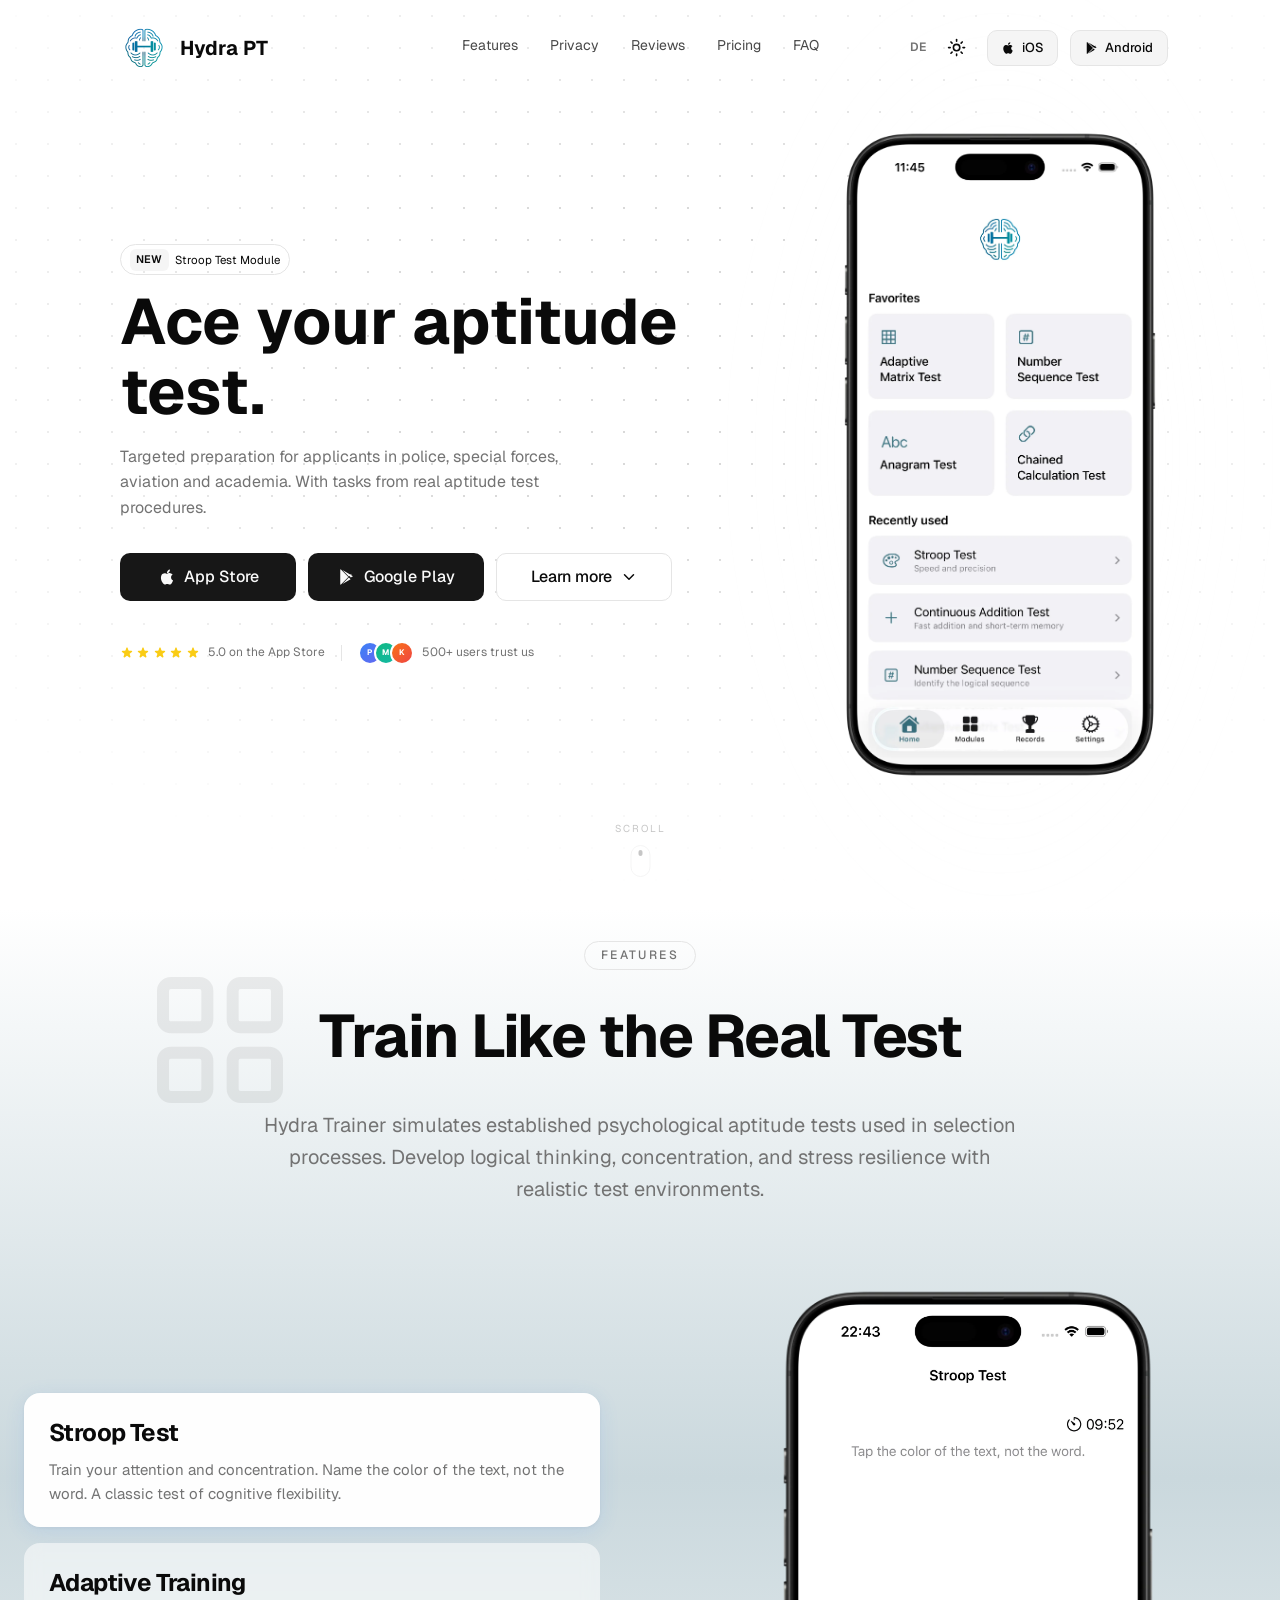
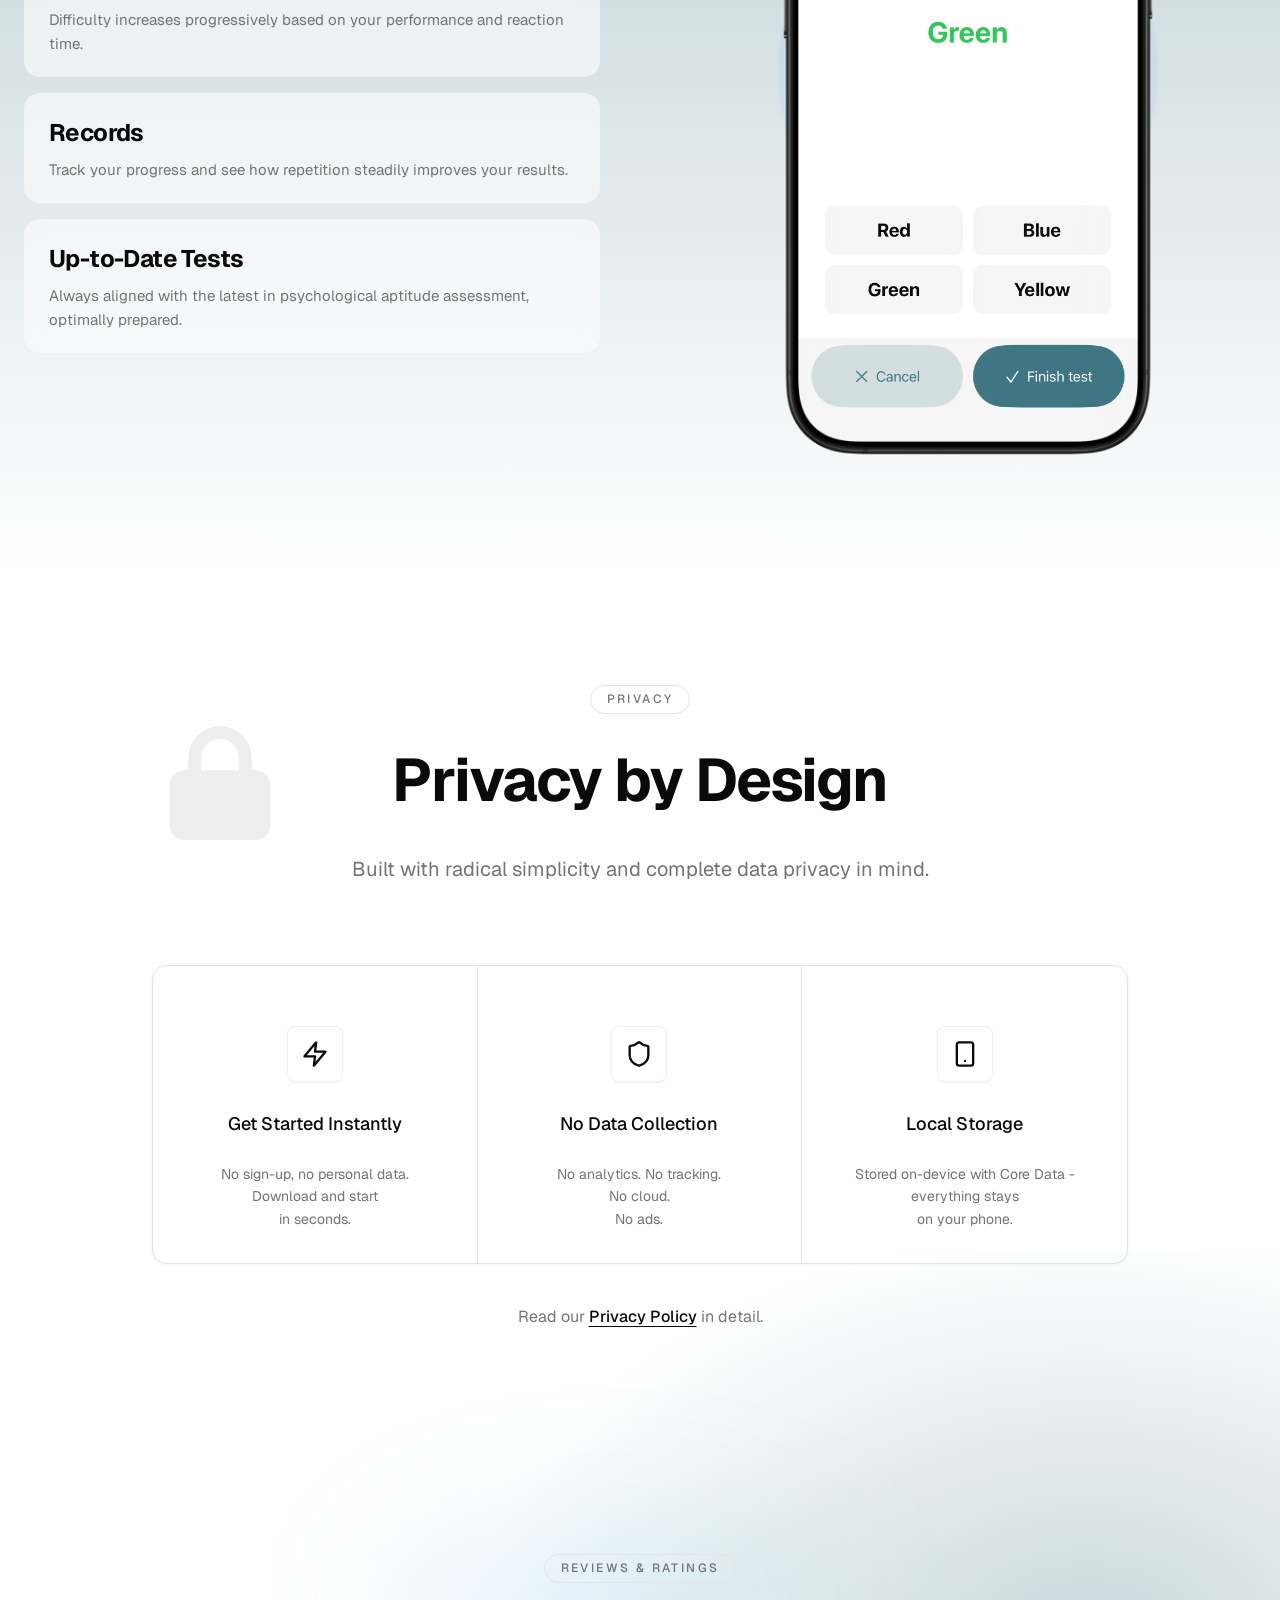
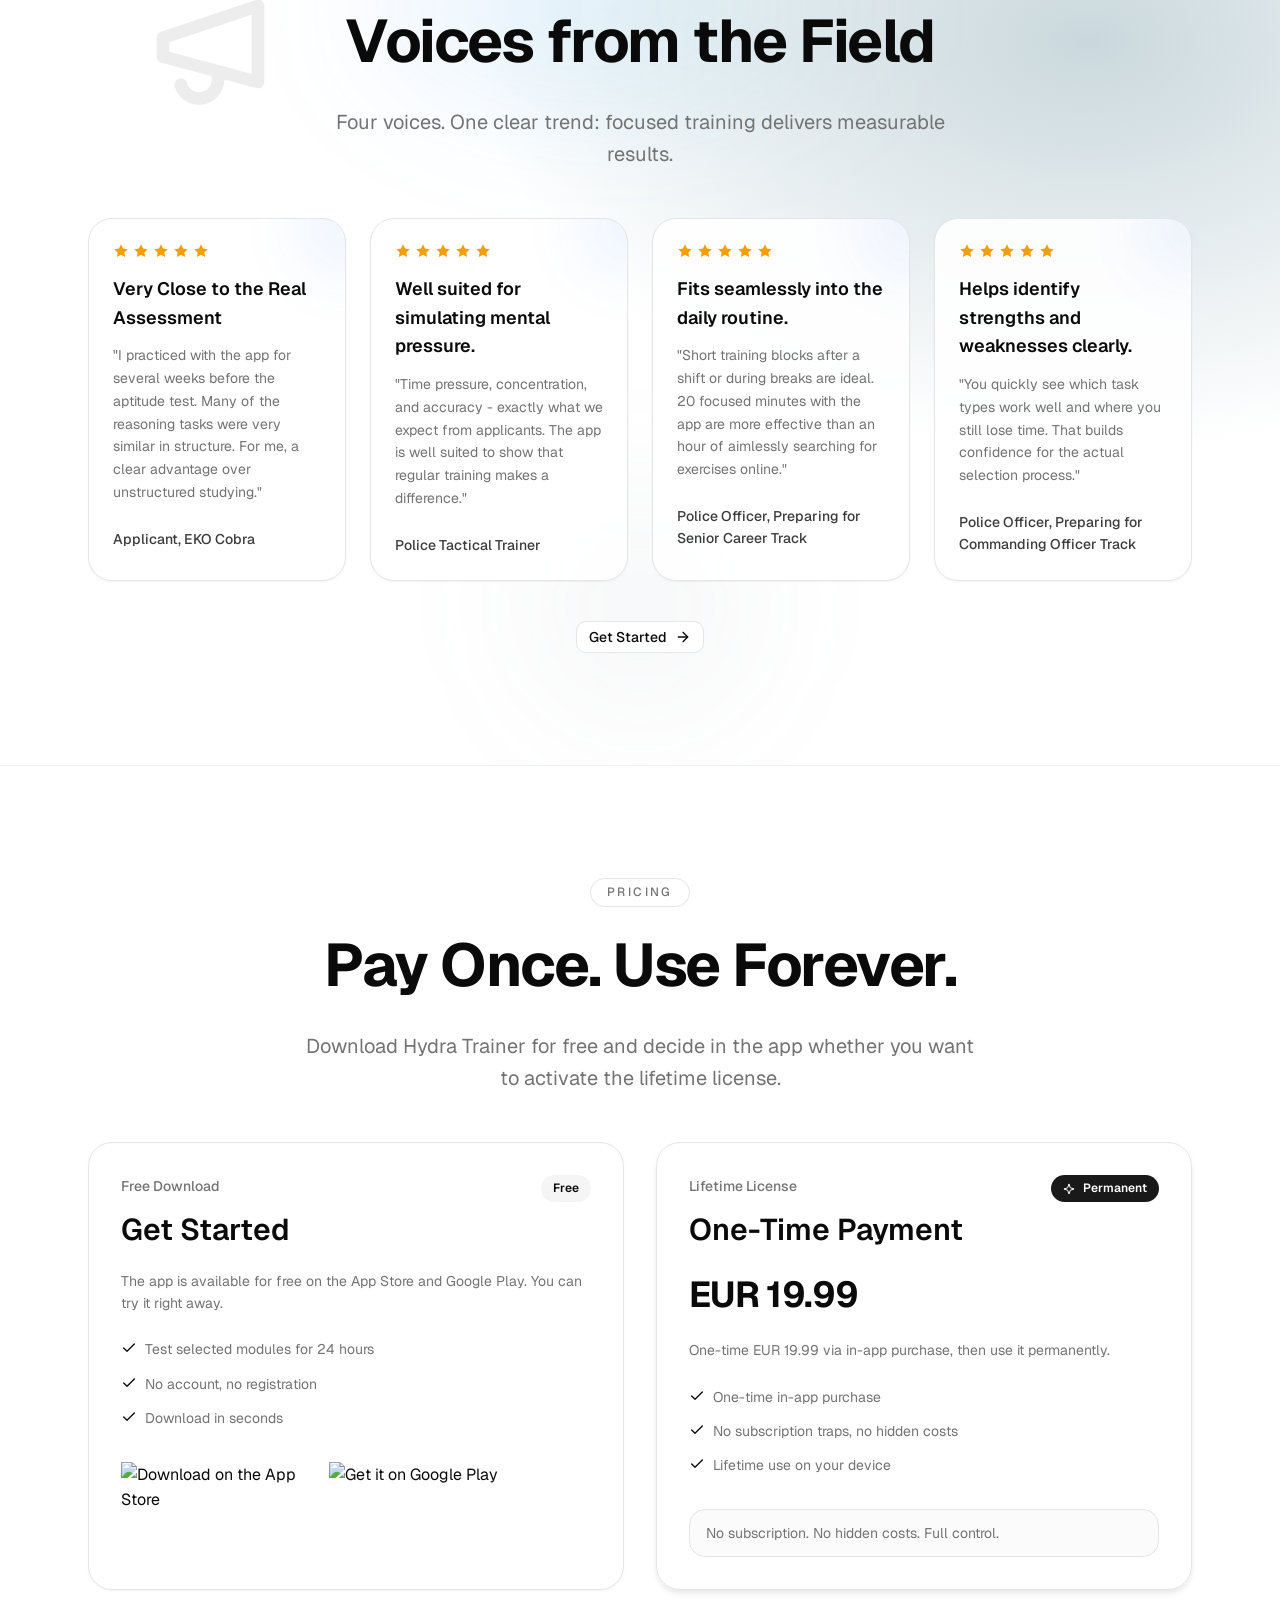
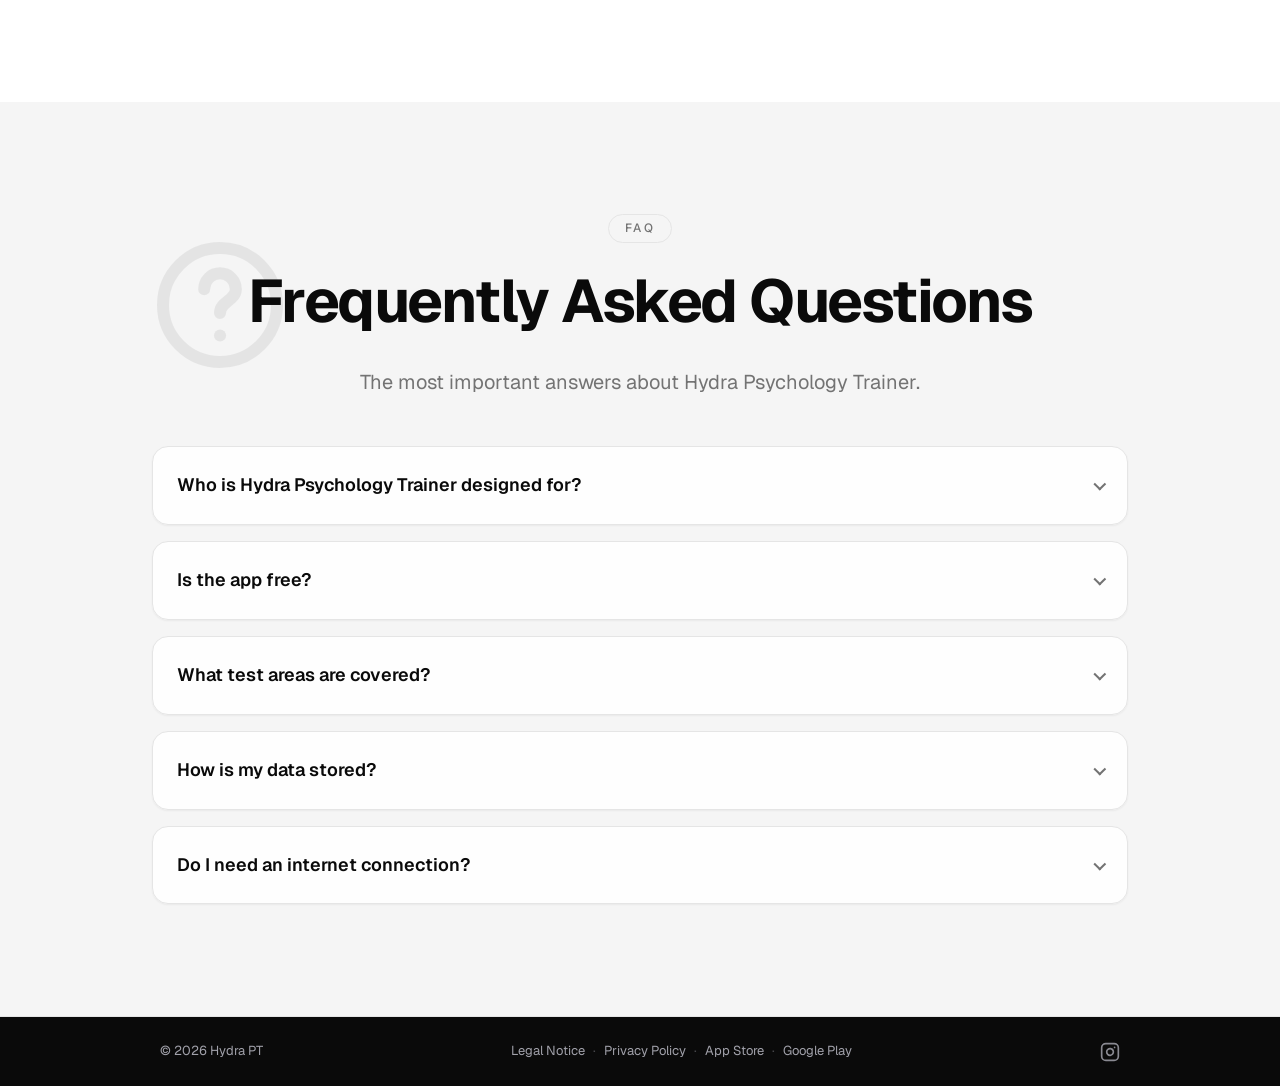
==== commit 80db6e70: "Refactor code structure for improved readability and maintainability" ====
--- a/index.html
+++ b/index.html
@@ -57,7 +57,7 @@
       "@context": "https://schema.org",
       "@type": "MobileApplication",
       "name": "Hydra Psychology Trainer",
-      "operatingSystem": "iOS",
+      "operatingSystem": "iOS, Android",
       "applicationCategory": "EducationalApplication",
       "description": "Training für die psychologische Eignungsdiagnostik",
       "downloadUrl": "https://apps.apple.com/at/app/hydra-trainer/id6754796903",
@@ -301,9 +301,14 @@
               <svg class="moon" width="18" height="18"><use href="#icon-moon"/></svg>
             </button>
             <a href="https://apps.apple.com/at/app/hydra-trainer/id6754796903" target="_blank" rel="noopener noreferrer"
-               class="nav-app-badge">
+               class="nav-app-badge" aria-label="Download im App Store">
               <svg width="14" height="14" viewBox="0 0 24 24" fill="currentColor"><path d="M18.71 19.5c-.83 1.24-1.71 2.45-3.05 2.47-1.34.03-1.77-.79-3.29-.79-1.53 0-2 .77-3.27.82-1.31.05-2.3-1.32-3.14-2.53C4.25 17 2.94 12.45 4.7 9.39c.87-1.52 2.43-2.48 4.12-2.51 1.28-.02 2.5.87 3.29.87.78 0 2.26-1.07 3.8-.91.65.03 2.47.26 3.64 1.98-.09.06-2.17 1.28-2.15 3.81.03 3.02 2.65 4.03 2.68 4.04-.03.07-.42 1.44-1.38 2.83M13 3.5c.73-.83 1.94-1.46 2.94-1.5.13 1.17-.34 2.35-1.04 3.19-.69.85-1.83 1.51-2.95 1.42-.15-1.15.41-2.35 1.05-3.11z"/></svg>
-              <span>Download</span>
+              <span>iOS</span>
+            </a>
+            <a href="#" target="_blank" rel="noopener noreferrer"
+               class="nav-app-badge" aria-label="Download bei Google Play">
+              <svg width="14" height="14" viewBox="0 0 24 24" fill="currentColor"><path d="M3.609 1.814L13.792 12 3.61 22.186a.996.996 0 0 1-.61-.92V2.734a1 1 0 0 1 .609-.92zm10.89 10.893l2.302 2.302-10.937 6.333 8.635-8.635zm3.199-3.199l2.302 1.33-2.926 1.693-2.07-2.07 2.694-2.953zM5.864 2.658L16.8 8.99l-2.302 2.302-8.634-8.634z"/></svg>
+              <span>Android</span>
             </a>
           </div>
 
@@ -316,11 +321,18 @@
               <li><a href="#pricing">Preis</a></li>
               <li><a href="#faq">FAQ</a></li>
             </ul>
-            <a href="https://apps.apple.com/at/app/hydra-trainer/id6754796903" target="_blank" rel="noopener noreferrer"
-               class="mobile-download-btn">
-              <svg width="18" height="18" viewBox="0 0 24 24" fill="currentColor"><path d="M18.71 19.5c-.83 1.24-1.71 2.45-3.05 2.47-1.34.03-1.77-.79-3.29-.79-1.53 0-2 .77-3.27.82-1.31.05-2.3-1.32-3.14-2.53C4.25 17 2.94 12.45 4.7 9.39c.87-1.52 2.43-2.48 4.12-2.51 1.28-.02 2.5.87 3.29.87.78 0 2.26-1.07 3.8-.91.65.03 2.47.26 3.64 1.98-.09.06-2.17 1.28-2.15 3.81.03 3.02 2.65 4.03 2.68 4.04-.03.07-.42 1.44-1.38 2.83M13 3.5c.73-.83 1.94-1.46 2.94-1.5.13 1.17-.34 2.35-1.04 3.19-.69.85-1.83 1.51-2.95 1.42-.15-1.15.41-2.35 1.05-3.11z"/></svg>
-              <span>Download</span>
-            </a>
+            <div class="mobile-download-buttons">
+              <a href="https://apps.apple.com/at/app/hydra-trainer/id6754796903" target="_blank" rel="noopener noreferrer"
+                 class="mobile-download-btn">
+                <svg width="18" height="18" viewBox="0 0 24 24" fill="currentColor"><path d="M18.71 19.5c-.83 1.24-1.71 2.45-3.05 2.47-1.34.03-1.77-.79-3.29-.79-1.53 0-2 .77-3.27.82-1.31.05-2.3-1.32-3.14-2.53C4.25 17 2.94 12.45 4.7 9.39c.87-1.52 2.43-2.48 4.12-2.51 1.28-.02 2.5.87 3.29.87.78 0 2.26-1.07 3.8-.91.65.03 2.47.26 3.64 1.98-.09.06-2.17 1.28-2.15 3.81.03 3.02 2.65 4.03 2.68 4.04-.03.07-.42 1.44-1.38 2.83M13 3.5c.73-.83 1.94-1.46 2.94-1.5.13 1.17-.34 2.35-1.04 3.19-.69.85-1.83 1.51-2.95 1.42-.15-1.15.41-2.35 1.05-3.11z"/></svg>
+                <span>App Store</span>
+              </a>
+              <a href="#" target="_blank" rel="noopener noreferrer"
+                 class="mobile-download-btn">
+                <svg width="18" height="18" viewBox="0 0 24 24" fill="currentColor"><path d="M3.609 1.814L13.792 12 3.61 22.186a.996.996 0 0 1-.61-.92V2.734a1 1 0 0 1 .609-.92zm10.89 10.893l2.302 2.302-10.937 6.333 8.635-8.635zm3.199-3.199l2.302 1.33-2.926 1.693-2.07-2.07 2.694-2.953zM5.864 2.658L16.8 8.99l-2.302 2.302-8.634-8.634z"/></svg>
+                <span>Google Play</span>
+              </a>
+            </div>
             <div class="nav-mobile-bottom">
               <a href="en/index.html" class="lang-toggle" aria-label="English version">
                 <span>EN</span>
@@ -368,7 +380,11 @@
           <div class="hero-ctas">
             <a href="https://apps.apple.com/at/app/hydra-trainer/id6754796903" target="_blank" rel="noopener noreferrer" class="btn btn-primary hero-cta-primary">
               <svg width="18" height="18" viewBox="0 0 24 24" fill="currentColor" aria-hidden="true"><path d="M18.71 19.5c-.83 1.24-1.71 2.45-3.05 2.47-1.34.03-1.77-.79-3.29-.79-1.53 0-2 .77-3.27.82-1.31.05-2.3-1.32-3.14-2.53C4.25 17 2.94 12.45 4.7 9.39c.87-1.52 2.43-2.48 4.12-2.51 1.28-.02 2.5.87 3.29.87.78 0 2.26-1.07 3.8-.91.65.03 2.47.26 3.64 1.98-.09.06-2.17 1.28-2.15 3.81.03 3.02 2.65 4.03 2.68 4.04-.03.07-.42 1.44-1.38 2.83M13 3.5c.73-.83 1.94-1.46 2.94-1.5.13 1.17-.34 2.35-1.04 3.19-.69.85-1.83 1.51-2.95 1.42-.15-1.15.41-2.35 1.05-3.11z"/></svg>
-              <span>Kostenlos laden</span>
+              <span>App Store</span>
+            </a>
+            <a href="#" target="_blank" rel="noopener noreferrer" class="btn btn-primary hero-cta-primary">
+              <svg width="18" height="18" viewBox="0 0 24 24" fill="currentColor" aria-hidden="true"><path d="M3.609 1.814L13.792 12 3.61 22.186a.996.996 0 0 1-.61-.92V2.734a1 1 0 0 1 .609-.92zm10.89 10.893l2.302 2.302-10.937 6.333 8.635-8.635zm3.199-3.199l2.302 1.33-2.926 1.693-2.07-2.07 2.694-2.953zM5.864 2.658L16.8 8.99l-2.302 2.302-8.634-8.634z"/></svg>
+              <span>Google Play</span>
             </a>
             <a href="#features" class="btn btn-outline hero-cta-secondary">
               <span>Mehr erfahren</span>
@@ -445,12 +461,12 @@
           <!-- Clickable cards column (LEFT) -->
           <div class="features-steps-col stagger-children">
 
-            <div class="feature-step is-active anim-hidden fade-up" data-screen="assets/screens/de/training-overview.webp">
-              <h3>Nah an der Realität!</h3>
-              <p>Trainiere Logik &amp; Muster, Rechenaufgaben, Sprachverständnis, Wahrnehmung &amp; Aufmerksamkeit und viele weitere Testformate.</p>
+            <div class="feature-step is-active anim-hidden fade-up" data-screen="assets/screens/de/stroop-test.webp">
+              <h3>Stroop-Test</h3>
+              <p>Trainiere deine Aufmerksamkeit und Konzentration. Benenne die Farbe der Schrift, nicht das Wort. Ein klassischer Test der kognitiven Flexibilität.</p>
               <div class="feature-step-mockup">
                 <div class="phone-mockup">
-                  <div class="screen"><img src="assets/screens/de/training-overview.webp" alt="Training Overview" loading="lazy"></div>
+                  <div class="screen"><img src="assets/screens/de/stroop-test.webp" alt="Stroop-Test" loading="lazy"></div>
                   <div class="frame"><img src="assets/iphone-frame.webp" alt="" loading="lazy"></div>
                 </div>
               </div>
@@ -500,7 +516,7 @@
               <div class="phone-mockup-wrapper">
                 <div class="phone-mockup">
                   <div class="screen">
-                    <img class="feature-screen" src="assets/screens/de/training-overview.webp" alt="Hydra App Screen" loading="lazy">
+                    <img class="feature-screen" src="assets/screens/de/stroop-test.webp" alt="Stroop-Test" loading="lazy">
                   </div>
                   <div class="frame">
                     <img src="assets/iphone-frame.webp" alt="" loading="lazy">
@@ -715,7 +731,7 @@
                 </div>
                 <span class="pricing-badge pricing-badge-free">Gratis</span>
               </div>
-              <p class="pricing-card-desc">Die App ist kostenlos im App Store verfügbar. Du kannst sie sofort testen.</p>
+              <p class="pricing-card-desc">Die App ist kostenlos im App Store und bei Google Play verfügbar. Du kannst sie sofort testen.</p>
               <ul class="pricing-features">
                 <li>
                   <svg width="16" height="16"><use href="#icon-check"/></svg>
@@ -734,6 +750,9 @@
                 <a href="https://apps.apple.com/at/app/hydra-trainer/id6754796903" target="_blank" rel="noopener noreferrer" aria-label="Open Hydra Trainer on the App Store">
                   <img src="https://upload.wikimedia.org/wikipedia/commons/3/3c/Download_on_the_App_Store_Badge.svg" alt="Download on the App Store" width="162" height="48" style="height:58px;width:auto;">
                 </a>
+                <a href="#" target="_blank" rel="noopener noreferrer" aria-label="Hydra Trainer bei Google Play laden">
+                  <img src="https://upload.wikimedia.org/wikipedia/commons/7/78/Google_Play_Store_badge_EN.svg" alt="Jetzt bei Google Play" width="162" height="48" style="height:58px;width:auto;">
+                </a>
               </div>
             </div>
           </div>
@@ -842,6 +861,8 @@
           <a href="privacy-policy.html" target="_blank" rel="noopener noreferrer">Datenschutz</a>
           <span class="footer-dot">·</span>
           <a href="https://apps.apple.com/at/app/hydra-trainer/id6754796903" target="_blank" rel="noopener noreferrer">App Store</a>
+          <span class="footer-dot">·</span>
+          <a href="#" target="_blank" rel="noopener noreferrer">Google Play</a>
         </div>
         <a href="https://instagram.com/hydra.pt" class="footer-instagram" target="_blank" rel="noopener noreferrer" aria-label="Instagram">
           <svg width="20" height="20" aria-hidden="true"><use href="#icon-instagram"/></svg>
--- a/styles.css
+++ b/styles.css
@@ -296,6 +296,14 @@
   transition: opacity var(--duration-fast);
 }
 .mobile-download-btn:hover { opacity: 0.85; }
+.mobile-download-buttons {
+  display: flex;
+  gap: 0.5rem;
+  width: 100%;
+}
+.mobile-download-buttons .mobile-download-btn {
+  flex: 1;
+}
 
 /* Toggles pinned to bottom */
 .nav-mobile-bottom {
@@ -1354,7 +1362,12 @@
   padding: 0.75rem 1rem;
   font-size: 0.875rem; color: var(--muted-foreground);
 }
-.pricing-appstore { margin-top: 2rem; }
+.pricing-appstore {
+  margin-top: 2rem;
+  display: flex;
+  flex-wrap: wrap;
+  gap: 0.75rem;
+}
 
 /* ============================================
    FAQ SECTION
@@ -1828,7 +1841,7 @@
   .pricing-card { padding: 1.5rem; }
   .pricing-card-top h3 { font-size: 1.5rem; }
   .pricing-card-top .price { font-size: 1.75rem; }
-  .pricing-appstore { display: flex; justify-content: center; }
+  .pricing-appstore { display: flex; flex-wrap: wrap; justify-content: center; gap: 0.75rem; }
 
   .faq-item { padding: 1.25rem; }
   .faq-item summary { font-size: 1rem; }
